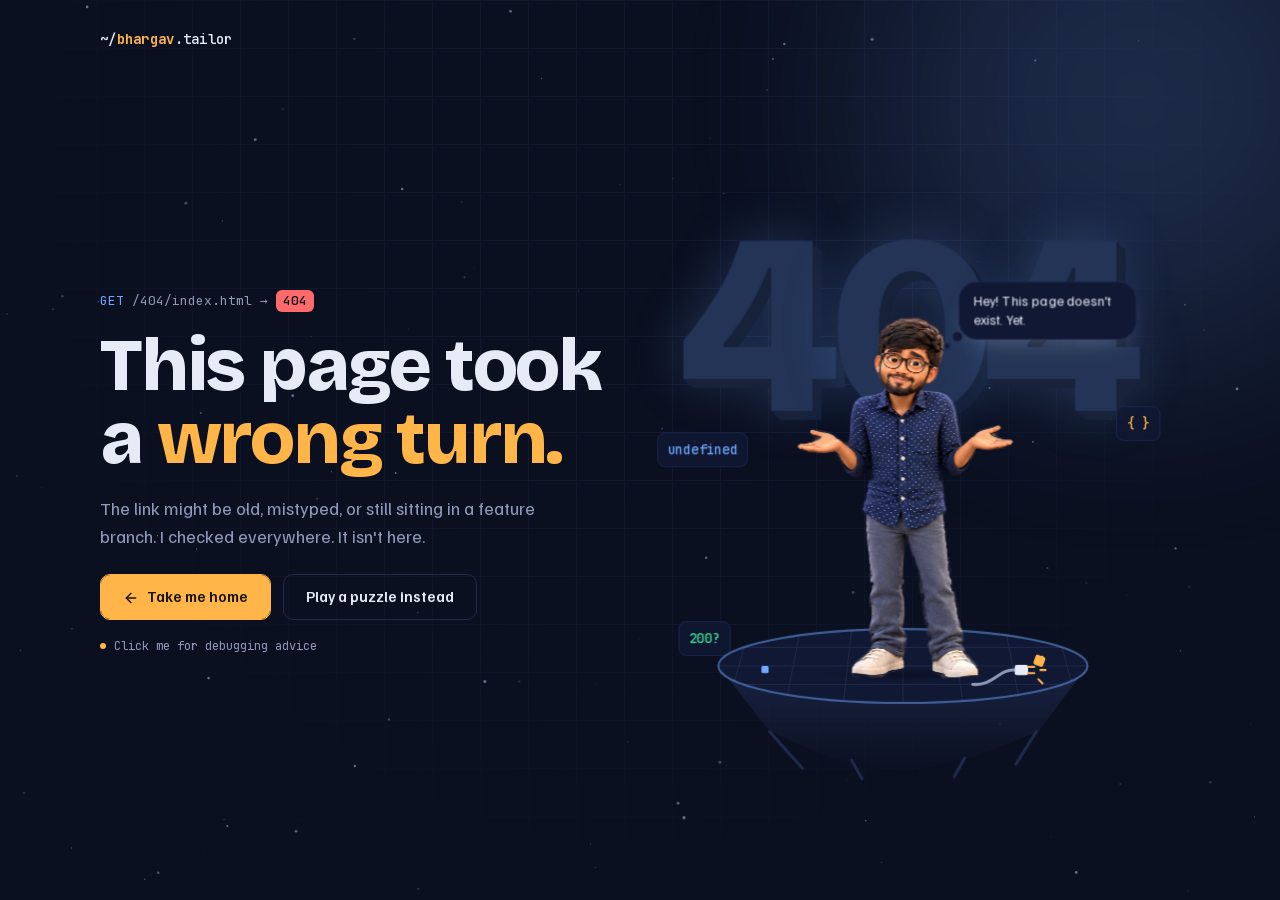
==== 404/index.html @ 1dae8f41 "Deploy ada91f5c12106ec8daa8a4b07d35b06a7217d0ea ibhargavtaillor/portfolio@ada91f5c12106ec8daa8a4b07d" ====
<!DOCTYPE html><html lang="en" class="_4pkBmW_variable _vODYq_variable UtJNba_variable dark"><head><meta charSet="utf-8"/><meta name="viewport" content="width=device-width, initial-scale=1, viewport-fit=cover"/><link rel="preload" as="image" href="/images/bhargav-shrug.webp" fetchPriority="high"/><link rel="stylesheet" href="/_next/static/chunks/1mhkop3_z-u8g.css" data-precedence="next"/><link rel="stylesheet" href="/_next/static/chunks/13ctzvyvsbet2.css" data-precedence="next"/><link rel="preload" as="script" fetchPriority="low" href="/_next/static/chunks/25xiitvori_gv.js"/><script src="/_next/static/chunks/3_f5va415vc2p.js" async=""></script><script src="/_next/static/chunks/1iv4vim_vqh4e.js" async=""></script><script src="/_next/static/chunks/2hz-cgvf2empn.js" async=""></script><script src="/_next/static/chunks/turbopack-3-ry682tkyiqk.js" async=""></script><script src="/_next/static/chunks/2m4wqg_x9e15i.js" async=""></script><script src="/_next/static/chunks/1cabfpy260x9g.js" async=""></script><script src="/_next/static/chunks/3qas-fx20x4s4.js" async=""></script><meta name="robots" content="noindex"/><meta name="theme-color" content="#0b1020" media="(prefers-color-scheme: dark)"/><meta name="theme-color" content="#f3f5fb" media="(prefers-color-scheme: light)"/><title>Page not found · Bhargav Tailor</title><meta name="description" content="Principal Engineer with 10+ years building scalable web platforms. Frontend architecture, product engineering and AI-driven development with LLMs and MCP."/><meta name="application-name" content="Bhargav Tailor"/><link rel="author" href="https://ibhargavtaillor.github.io"/><meta name="author" content="Bhargav Tailor"/><link rel="manifest" href="/manifest.webmanifest"/><meta name="keywords" content="Bhargav Tailor,Principal Engineer,AI Engineering,Product Engineering,Frontend Architecture,MCP,LLM Integration,React,Next.js,TypeScript,Portfolio"/><meta name="creator" content="Bhargav Tailor"/><meta name="robots" content="noindex, follow"/><link rel="canonical" href="https://ibhargavtaillor.github.io/"/><meta property="og:title" content="Bhargav Tailor — Principal Engineer, AI &amp; Frontend Architecture"/><meta property="og:description" content="Principal Engineer with 10+ years building scalable web platforms. Frontend architecture, product engineering and AI-driven development with LLMs and MCP."/><meta property="og:url" content="https://ibhargavtaillor.github.io/"/><meta property="og:site_name" content="Bhargav Tailor"/><meta property="og:locale" content="en_US"/><meta property="og:image" content="https://ibhargavtaillor.github.io/og-image.png"/><meta property="og:image:type" content="image/png"/><meta property="og:image:width" content="1200"/><meta property="og:image:height" content="630"/><meta property="og:image:alt" content="Bhargav Tailor, Principal Engineer"/><meta property="og:type" content="profile"/><meta property="profile:first_name" content="Bhargav"/><meta property="profile:last_name" content="Tailor"/><meta name="twitter:card" content="summary_large_image"/><meta name="twitter:title" content="Bhargav Tailor — Principal Engineer, AI &amp; Frontend Architecture"/><meta name="twitter:description" content="Principal Engineer with 10+ years building scalable web platforms. Frontend architecture, product engineering and AI-driven development with LLMs and MCP."/><meta name="twitter:image" content="https://ibhargavtaillor.github.io/og-image.png"/><meta name="twitter:image:alt" content="Bhargav Tailor, Principal Engineer"/><meta name="twitter:image:type" content="image/png"/><meta name="twitter:image:width" content="1200"/><meta name="twitter:image:height" content="630"/><link rel="icon" href="/favicon.ico?favicon.1-p7xjzp1m18c.ico" sizes="48x48" type="image/x-icon"/><link rel="apple-touch-icon" href="/apple-icon.png?apple-icon.0qvm8lzhjwhud.png" sizes="180x180" type="image/png"/><meta name="next-size-adjust" content=""/><script src="/_next/static/chunks/0cz1d0mv5g_q7.js" noModule=""></script></head><body><div hidden=""><!--$--><!--/$--></div><script>((a,b,c,d,e,f,g,h)=>{let i=document.documentElement,j=["light","dark"];function k(b){var c;(Array.isArray(a)?a:[a]).forEach(a=>{let c="class"===a,d=c&&f?e.map(a=>f[a]||a):e;c?(i.classList.remove(...d),i.classList.add(f&&f[b]?f[b]:b)):i.setAttribute(a,b)}),c=b,h&&j.includes(c)&&(i.style.colorScheme=c)}if(d)k(d);else try{let a=localStorage.getItem(b)||c,d=g&&"system"===a?window.matchMedia("(prefers-color-scheme: dark)").matches?"dark":"light":a;k(d)}catch(a){}})("class","pf-theme","dark",null,["light","dark"],null,false,true)</script><div class="relative flex min-h-dvh flex-col overflow-x-clip px-4"><div class="e2CX7a_grid" aria-hidden="true"></div><div class="e2CX7a_glow" aria-hidden="true"></div><canvas aria-hidden="true" class="pointer-events-none fixed inset-0 -z-1 size-full"></canvas><div class="mx-auto w-full max-w-[1080px] py-6"><a class="font-mono text-sm font-medium tracking-[0.02em] no-underline" href="/#top">~/<b class="text-primary">bhargav</b>.tailor</a></div><main class="mx-auto w-full max-w-[1080px] grid flex-1 grid-cols-1 items-center gap-2 pb-8 min-[860px]:grid-cols-[minmax(0,1fr)_minmax(0,1.1fr)] min-[860px]:gap-6"><div class="flex min-w-0 flex-col items-start gap-[18px]"><p class="m-0 flex min-h-[1.6em] flex-wrap items-center gap-2 font-mono text-[13px] text-muted-foreground"><span class="text-highlight">GET</span><span class="[overflow-wrap:anywhere]"></span><span aria-hidden="true">→</span><span class="rounded-sm bg-destructive px-[7px] py-px font-medium text-background">404</span></p><h1 class="m-0 font-heading font-extrabold tracking-[-0.03em] text-balance text-[clamp(40px,6vw,74px)] leading-[0.98]">This page took a <em class="text-primary not-italic">wrong turn.</em></h1><p class="m-0 max-w-[46ch] text-lg text-muted-foreground">The link might be old, mistyped, or still sitting in a feature branch. I checked everywhere. It isn&#x27;t here.</p><div class="mt-1.5 flex flex-wrap gap-3"><a data-slot="button" data-variant="brand" data-size="xl" class="group/button inline-flex shrink-0 items-center justify-center border bg-clip-padding whitespace-nowrap transition-all outline-none select-none focus-visible:border-ring focus-visible:ring-3 focus-visible:ring-ring/50 active:not-aria-[haspopup]:translate-y-px disabled:pointer-events-none disabled:opacity-50 aria-invalid:border-destructive aria-invalid:ring-3 aria-invalid:ring-destructive/20 dark:aria-invalid:border-destructive/50 dark:aria-invalid:ring-destructive/40 [&amp;_svg]:pointer-events-none [&amp;_svg]:shrink-0 [&amp;_svg:not([class*=&#x27;size-&#x27;])]:size-4 border-primary bg-primary text-primary-foreground hover:-translate-y-0.5 hover:border-primary h-auto gap-2 rounded-[10px] px-[22px] py-[14px] text-[15px] leading-none font-semibold" href="/"><svg xmlns="http://www.w3.org/2000/svg" width="24" height="24" viewBox="0 0 24 24" fill="none" stroke="currentColor" stroke-width="2" stroke-linecap="round" stroke-linejoin="round" class="lucide lucide-arrow-left translate-y-px" aria-hidden="true"><path d="m12 19-7-7 7-7"></path><path d="M19 12H5"></path></svg>Take me home</a><a data-slot="button" data-variant="line" data-size="xl" class="group/button inline-flex shrink-0 items-center justify-center border bg-clip-padding whitespace-nowrap transition-all outline-none select-none focus-visible:border-ring focus-visible:ring-3 focus-visible:ring-ring/50 active:not-aria-[haspopup]:translate-y-px disabled:pointer-events-none disabled:opacity-50 aria-invalid:border-destructive aria-invalid:ring-3 aria-invalid:ring-destructive/20 dark:aria-invalid:border-destructive/50 dark:aria-invalid:ring-destructive/40 [&amp;_svg]:pointer-events-none [&amp;_svg]:shrink-0 [&amp;_svg:not([class*=&#x27;size-&#x27;])]:size-4 border-border bg-transparent text-foreground hover:-translate-y-0.5 hover:border-primary h-auto gap-2 rounded-[10px] px-[22px] py-[14px] text-[15px] leading-none font-semibold" href="/#play">Play a puzzle instead</a></div><span class="flex items-center gap-2 font-mono text-xs text-muted-foreground"><span aria-hidden="true" class="inline-block shrink-0 rounded-full shadow-[0_0_0_0_color-mix(in_srgb,var(--success)_55%,transparent)] animate-ping-dot-fast size-1.5 bg-primary"></span>Click me for debugging advice</span></div><section class="bTXElq_stage" aria-label="Bhargav&#x27;s cartoon character on a floating island"><div class="bTXElq_scene"><div class="bTXElq_big404" aria-hidden="true"><span>4</span><span class="bTXElq_glitch"><span class="bTXElq_wobble">0</span></span><span>4</span></div><div class="bTXElq_chips" aria-hidden="true"><span class="bTXElq_chip bTXElq_chipA">undefined</span><span class="bTXElq_chip bTXElq_chipB">{ }</span><span class="bTXElq_chip bTXElq_chipC">200?</span></div><div class="bTXElq_ground"><svg class="bTXElq_island" viewBox="0 0 380 150" aria-hidden="true"><defs><linearGradient id="island-side" x1="0" y1="0" x2="0" y2="1"><stop offset="0" style="stop-color:var(--secondary)"></stop><stop offset="1" style="stop-color:var(--secondary);stop-opacity:0"></stop></linearGradient><clipPath id="island-top"><ellipse cx="190" cy="40" rx="180" ry="36"></ellipse></clipPath></defs><path d="M10 40 L60 104 L120 130 L190 146 L262 128 L322 104 L370 40Z" fill="url(#island-side)"></path><path class="bTXElq_roots" d="M60 104 L92 140 M140 132 L150 150 M250 130 L240 148 M320 104 L300 136"></path><ellipse class="bTXElq_top" cx="190" cy="40" rx="180" ry="36"></ellipse><g class="bTXElq_lines" clip-path="url(#island-top)"><path d="M10 22 H370 M10 40 H370 M10 58 H370"></path><path d="M40 4 L20 76 M90 4 L76 76 M140 4 L132 76 M190 4 V76 M240 4 L248 76 M290 4 L304 76 M340 4 L360 76"></path></g><ellipse class="bTXElq_rim" cx="190" cy="40" rx="180" ry="36"></ellipse><rect class="bTXElq_cubeA" x="318" y="30" width="10" height="10" rx="2" transform="rotate(20 323 35)"></rect><rect class="bTXElq_cubeB" x="52" y="40" width="7" height="7" rx="1.5"></rect><path class="bTXElq_cable" d="M258 58 C278 60 284 42 300 44"></path><rect class="bTXElq_plug" x="299" y="39" width="13" height="10" rx="2"></rect><path class="bTXElq_spark" d="M312 41 h6 M312 47 h6 M322 35 l4 -4 M324 44 h5 M322 53 l4 4"></path></svg><div class="bTXElq_hero"><div class="bTXElq_character"><div class="relative w-full" style="aspect-ratio:535 / 815"><img alt="Bhargav as a 3D cartoon character, shrugging" fetchPriority="high" loading="eager" width="447" height="719" decoding="async" data-nimg="1" class="absolute h-auto" style="color:transparent;left:8.224299065420562%;top:8.588957055214724%;width:83.55140186915888%" src="/images/bhargav-shrug.webp"/><canvas aria-hidden="true" class="absolute inset-0 size-full opacity-0 "></canvas></div></div><button type="button" class="bTXElq_poke" aria-label="Ask Bhargav&#x27;s character for debugging advice"></button></div><div class="k23DdG_thought bTXElq_thought" aria-live="polite"><p class="k23DdG_bubble">Hey! This page doesn&#x27;t exist. Yet.</p><i aria-hidden="true"></i><i aria-hidden="true"></i></div></div></div></section></main></div><!--$--><!--/$--><script type="application/ld+json">[{"@context":"https://schema.org","@type":"Person","name":"Bhargav Tailor","jobTitle":"Principal Engineer","url":"https://ibhargavtaillor.github.io","image":"https://ibhargavtaillor.github.io/images/bhargav-tailor.jpg","email":"mailto:bhargavtailor6@gmail.com","address":{"@type":"PostalAddress","addressRegion":"Gujarat","addressCountry":"IN"},"worksFor":{"@type":"Organization","name":"Docyt","url":"https://app.docyt.com/"},"alumniOf":{"@type":"CollegeOrUniversity","name":"Charotar University of Science and Technology"},"knowsLanguage":["English","Hindi","Gujarati"],"knowsAbout":["AI Engineering","LLM Integration","MCP","Frontend Architecture","React","Next.js","TypeScript","Node.js","GraphQL"],"sameAs":["https://www.linkedin.com/in/bhargav-tailor-3b46b689/","https://github.com/ibhargavtaillor","https://medium.com/@bhargavtailor","https://about.me/bhargav_tailor"]},{"@context":"https://schema.org","@type":"WebSite","name":"Bhargav Tailor","url":"https://ibhargavtaillor.github.io","description":"Principal Engineer with 10+ years building scalable web platforms. Frontend architecture, product engineering and AI-driven development with LLMs and MCP.","inLanguage":"en","author":{"@type":"Person","name":"Bhargav Tailor"}}]</script><script id="_R_">(globalThis["TURBOPACK"] || (globalThis["TURBOPACK"] = [])).push({"otherChunks":["static/chunks/25xiitvori_gv.js","static/chunks/3_f5va415vc2p.js","static/chunks/1iv4vim_vqh4e.js","static/chunks/2hz-cgvf2empn.js"],"runtimeModuleIds":[20377]});</script><script src="/_next/static/chunks/25xiitvori_gv.js" async=""></script><script>(self.__next_f=self.__next_f||[]).push([0])</script><script>self.__next_f.push([1,"1:\"$Sreact.fragment\"\n2:\"/_next/static/chunks/2m4wqg_x9e15i.js\"\n3:\"/_next/static/chunks/1cabfpy260x9g.js\"\n4:\"/_next/static/chunks/3qas-fx20x4s4.js\"\n5:I[38246,[\"$2\",\"$3\",\"$4\"],\"ThemeProvider\"]\n6:I[63689,[\"$2\",\"$3\"],\"default\"]\n7:I[1498,[\"$2\",\"$3\"],\"default\"]\n8:I[23887,[\"$2\",\"$3\",\"$4\"],\"Backdrop\"]\n9:I[24657,[\"$2\",\"$3\",\"$4\"],\"Starfield\"]\na:I[85348,[\"$2\",\"$3\",\"$4\"],\"\"]\nb:I[59114,[\"$2\",\"$3\",\"$4\"],\"RequestLine\"]\nc:I[27541,[\"$2\",\"$3\",\"$4\"],\"default\"]\n17:I[46505,[\"$2\",\"$3\"],\"default\",1]\n:HL[\"/_next/static/chunks/1mhkop3_z-u8g.css\",\"style\"]\n:HL[\"/_next/static/chunks/13ctzvyvsbet2.css\",\"style\"]\n13:X\n14:[[\"children\",{\"s\":\"__PAGE__\",\"h\":512,\"d\":{\"r\":\"$L15\",\"p\":false,\"v\":null}}]]\n11:[[\"children\",{\"s\":\"/_not-found\",\"h\":512,\"d\":{\"r\":\"$L12\",\"p\":false,\"v\":\"$13\"},\"c\":\"$Q14\"}]]\n0:{\"P\":null,\"c\":[\"\",\"_not-found\",\"\"],\"q\":\"\",\"i\":false,\"t\":{\"t\":{\"s\":\"\",\"h\":528,\"d\":{\"r\":[\"$\",\"$1\",\"c\",{\"children\":[[[\"$\",\"link\",\"0\",{\"rel\":\"stylesheet\",\"href\":\"/_next/static/chunks/1mhkop3_z-u8g.css\",\"precedence\":\"next\",\"crossOrigin\":\"$undefined\",\"nonce\":\"$undefined\"}],[\"$\",\"link\",\"1\",{\"rel\":\"stylesheet\",\"href\":\"/_next/static/chunks/13ctzvyvsbet2.css\",\"precedence\":\"next\",\"crossOrigin\":\"$undefined\",\"nonce\":\"$undefined\"}],[\"$\",\"script\",\"script-0\",{\"src\":\"/_next/static/chunks/2m4wqg_x9e15i.js\",\"async\":true,\"nonce\":\"$undefined\"}],[\"$\",\"script\",\"script-1\",{\"src\":\"/_next/static/chunks/1cabfpy260x9g.js\",\"async\":true,\"nonce\":\"$undefined\"}]],[\"$\",\"html\",null,{\"lang\":\"en\",\"className\":\"_4pkBmW_variable _vODYq_variable UtJNba_variable dark\",\"suppressHydrationWarning\":true,\"children\":[\"$\",\"body\",null,{\"children\":[[\"$\",\"$L5\",null,{\"attribute\":\"class\",\"defaultTheme\":\"dark\",\"enableSystem\":false,\"storageKey\":\"pf-theme\",\"disableTransitionOnChange\":true,\"children\":[[\"$\",\"$L6\",null,{\"parallelRouterKey\":\"children\",\"error\":\"$undefined\",\"errorStyles\":\"$undefined\",\"errorScripts\":\"$undefined\",\"template\":[\"$\",\"$L7\",null,{}],\"templateStyles\":\"$undefined\",\"templateScripts\":\"$undefined\",\"notFound\":[[\"$\",\"div\",null,{\"className\":\"relative flex min-h-dvh flex-col overflow-x-clip px-4\",\"children\":[[\"$\",\"$L8\",null,{}],[\"$\",\"$L9\",null,{}],[\"$\",\"div\",null,{\"className\":\"mx-auto w-full max-w-[1080px] py-6\",\"children\":[\"$\",\"$La\",null,{\"href\":\"/#top\",\"className\":\"font-mono text-sm font-medium tracking-[0.02em] no-underline\",\"children\":[\"~/\",[\"$\",\"b\",null,{\"className\":\"text-primary\",\"children\":\"bhargav\"}],\".tailor\"]}]}],[\"$\",\"main\",null,{\"className\":\"mx-auto w-full max-w-[1080px] grid flex-1 grid-cols-1 items-center gap-2 pb-8 min-[860px]:grid-cols-[minmax(0,1fr)_minmax(0,1.1fr)] min-[860px]:gap-6\",\"children\":[[\"$\",\"div\",null,{\"className\":\"flex min-w-0 flex-col items-start gap-[18px]\",\"children\":[[\"$\",\"$Lb\",null,{}],[\"$\",\"h1\",null,{\"className\":\"m-0 font-heading font-extrabold tracking-[-0.03em] text-balance text-[clamp(40px,6vw,74px)] leading-[0.98]\",\"children\":[\"This page took a \",[\"$\",\"em\",null,{\"className\":\"text-primary not-italic\",\"children\":\"wrong turn.\"}]]}],[\"$\",\"p\",null,{\"className\":\"m-0 max-w-[46ch] text-lg text-muted-foreground\",\"children\":\"The link might be old, mistyped, or still sitting in a feature branch. I checked everywhere. It isn't here.\"}],[\"$\",\"div\",null,{\"className\":\"mt-1.5 flex flex-wrap gap-3\",\"children\":[[\"$\",\"$La\",null,{\"href\":\"/\",\"children\":[[\"$\",\"$Lc\",null,{\"ref\":\"$undefined\",\"icon\":{\"name\":\"arrow-left\",\"size\":24,\"node\":[[\"path\",{\"d\":\"m12 19-7-7 7-7\",\"key\":\"1l729n\"}],[\"path\",{\"d\":\"M19 12H5\",\"key\":\"x3x0zl\"}]]},\"className\":\"translate-y-px\",\"aria-hidden\":\"true\"}],\"Take me home\"],\"data-slot\":\"button\",\"data-variant\":\"brand\",\"data-size\":\"xl\",\"className\":\"group/button inline-flex shrink-0 items-center justify-center border bg-clip-padding whitespace-nowrap transition-all outline-none select-none focus-visible:border-ring focus-visible:ring-3 focus-visible:ring-ring/50 active:not-aria-[haspopup]:translate-y-px disabled:pointer-events-none disabled:opacity-50 aria-invalid:border-destructive aria-invalid:ring-3 aria-invalid:ring-destructive/20 dark:aria-invalid:border-destructive/50 dark:aria-invalid:ring-destructive/40 [\u0026_svg]:pointer-events-none [\u0026_svg]:shrink-0 [\u0026_svg:not([class*='size-'])]:size-4 border-primary bg-primary text-primary-foreground hover:-translate-y-0.5 hover:border-primary h-auto gap-2 rounded-[10px] px-[22px] py-[14px] text-[15px] leading-none font-semibold\",\"ref\":null}],[\"$\",\"$La\",null,{\"href\":\"/#play\",\"children\":\"Play a puzzle instead\",\"data-slot\":\"button\",\"data-variant\":\"line\",\"data-size\":\"xl\",\"className\":\"group/button inline-flex shrink-0 items-center justify-center border bg-clip-padding whitespace-nowrap transition-all outline-none select-none focus-visible:border-ring focus-visible:ring-3 focus-visible:ring-ring/50 active:not-aria-[haspopup]:translate-y-px disabled:pointer-events-none disabled:opacity-50 aria-invalid:border-destructive aria-invalid:ring-3 aria-invalid:ring-destructive/20 dark:aria-invalid:border-destructive/50 dark:aria-invalid:ring-destructive/40 [\u0026_svg]:pointer-events-none [\u0026_svg]:shrink-0 [\u0026_svg:not([class*='size-'])]:size-4 border-border bg-transparent text-foreground hover:-translate-y-0.5 hover:border-primary h-auto gap-2 rounded-[10px] px-[22px] py-[14px] text-[15px] leading-none font-semibold\",\"ref\":null}]]}],\"$Ld\"]}],\"$Le\"]}]]}],[]],\"forbidden\":\"$undefined\",\"unauthorized\":\"$undefined\"}],\"$Lf\"]}],\"$L10\"]}]}]]}],\"p\":false,\"v\":null},\"c\":\"$Q11\"},\"h\":{\"r\":\"$L16\",\"p\":false,\"v\":null}},\"m\":\"$undefined\",\"G\":[\"$17\",[\"$L18\",\"$L19\"]],\"S\":true,\"r\":\"$undefined\",\"s\":\"$undefined\",\"a\":\"$undefined\",\"l\":\"$undefined\",\"p\":\"$undefined\",\"d\":\"$undefined\",\"b\":\"2KDLlGztXkeKGkQGr3V3v\"}\n1a:I[24595,[\"$2\",\"$3\",\"$4\"],\"NotFoundStage\"]\n1b:I[4791,[\"$2\",\"$3\",\"$4\"],\"ClickEffects\"]\n1d:I[31655,[\"$2\",\"$3\"],\"OutletBoundary\"]\n1e:\"$Sreact.suspense\"\n20:\"ViewportBoundary\"\n21:I[31655,[\"$2\",\"$3\"],\"$20\"]\n23:\"MetadataBoundary\"\n24:I[31655,[\"$2\",\"$3\"],\"$23\"]\nd:[\"$\",\"span\",null,{\"className\":\"flex items-center gap-2 font-mono text-xs text-muted-foreground\",\"children\":[[\"$\",\"span\",null,{\"aria-hidden\":\"true\",\"className\":\"inline-block shrink-0 rounded-full shadow-[0_0_0_0_color-mix(in_srgb,var(--success)_55%,transparent)] animate-ping-dot-fast size-1.5 bg-primary\"}],\"Click me for debugging advice\"]}]\ne:[\"$\",\"$L1a\",null,{}]\nf:[\"$\",\"$L1b\",null,{}]\n1c:T4d4,[{\"@context\":\"https://schema.org\",\"@type\":\"Person\",\"name\":\"Bhargav Tailor\",\"jobTitle\":\"Principal Engineer\",\"url\":\"https://ibhargavtaillor.github.io\",\"image\":\"https://ibhargavtaillor.github.io/images/bhargav-tailor.jpg\",\"email\":\"mailto:bhargavtailor6@gmail.com\",\"address\":{\"@type\":\"PostalAddress\",\"addressRegion\":\"Gujarat\",\"addressCountry\":\"IN\"},\"worksFor\":{\"@type\":\"Organization\",\"name\":\"Docyt\",\"url\":\"https://app.docyt.com/\"},\"alumniOf\":{\"@type\":\"CollegeOrUniversity\",\"name\":\"Charotar University of Science and Technology\"},\"knowsLanguage\":[\"English\",\"Hindi\",\"Gujarati\"],\"knowsAbout\":[\"AI Engineering\",\"LLM Integration\",\"MCP\",\"Frontend Architecture\",\"React\",\"Next.js\",\"TypeScript\",\"Node.js\",\"GraphQL\"],\"sameAs\":[\"https://www.linkedin.com/in/bhargav-tailor-3b46b689/\",\"https://github.com/ibhargavtaillor\",\"https://medium.com/@bhargavtailor\",\"https://about.me/bhargav_tailor\"]},{\"@context\":\"https://schema.org\",\"@type\":\"WebSite\",\"name\":\"Bhargav Tailor\",\"url\":\"https://ibhargavtaillor.github.io\",\"description\":\"Principal Engineer with 10+ years building scalable web platforms. Frontend architecture, product engineering and AI-driven development with LLMs and MCP.\",\"inLanguage\":\"en\",\"author\":{\"@type\":\"Person\",\"name\":\"Bhargav Tailor\"}}]10:[\"$\",\"script\",null,{\"type\":\"application/ld+json\",\"dangerouslySetInnerHTML\":{\"__html\":\"$1c\"}}]\n12:[\"$\",\"$1\",\"c\",{\"children\":[null,[\"$\",\"$L6\",null,{\"parallelRouterKey\":\"children\",\"error\":\"$undefined\",\"errorStyles\":\"$undefined\",\"errorScripts\":\"$undefined\",\"template\":[\"$\",\"$L7\",null,{}],\"templateStyles\":\"$undefined\",\"templateScripts\":\"$undefined\",\"notFound\":\"$undefined\",\"forbidden\":\"$undefined\",\"unauthorized\":\"$undefined\"}]]}]\n15:[\"$\",\"$1\",\"c\",{\"children\":[[\"$\",\"div\",null,{\"className\":\"relative flex min-h-dvh flex-col overflow-x-clip px-4\",\"children\":[[\"$\",\"$L8\",null,{}],[\"$\",\"$L9\",null,{}],[\"$\",\"div\",null,{\"className\":\"mx-auto w-full max-w-[1080px] py-6\",\"children\":[\"$\",\"$La\",null,{\"href\":\"/#top\",\"className\":\"font-mono text-sm font-medium tracking-[0.02em] no-underline\",\"children\":[\"~/\",[\"$\",\"b\",null,{\"className\":\"text-primary\",\"children\":\"bhargav\"}],\".tailor\"]}]}],[\"$\",\"main\",null,{\"className\":\"mx-auto w-full max-w-[1080px] grid flex-1 grid-cols-1 items-center gap-2 pb-8 min-[860px]:grid-cols-[minmax(0,1fr)_minmax(0,1.1fr)] min-[860px]:gap-6\",\"children\":[[\"$\",\"div\",null,{\"className\":\"flex min-w-0 flex-col items-start gap-[18px]\",\"children\":[[\"$\",\"$Lb\",null,{}],[\"$\",\"h1\",null,{\"className\":\"m-0 font-heading font-extrabold tracking-[-0.03em] text-balance text-[clamp(40px,6vw,74px)] leading-[0.98]\",\"children\":[\"This page took a \",[\"$\",\"em\",null,{\"className\":\"text-primary not-italic\",\"children\":\"wrong turn.\"}]]}],[\"$\",\"p\",null,{\"className\":\"m-0 max-w-[46ch] text-lg text-muted-foreground\",\"children\":\"The link might be old, mistyped, or still sitting in a feature branch. I checked everywhere. It isn't here.\"}],[\"$\",\"div\",null,{\"className\":\"mt-1.5 flex flex-wrap gap-3\",\"children\":[[\"$\",\"$La\",null,{\"href\":\"/\",\"children\":[[\"$\",\"$Lc\",null,{\"ref\":\"$undefined\",\"icon\":\"$0:t:t:d:r:props:children:1:props:children:props:children:0:props:children:0:props:notFound:0:props:children:3:props:children:0:props:children:3:props:children:0:props:children:0:props:icon\",\"className\":\"translate-y-px\",\"aria-hidden\":\"true\"}],\"Take me home\"],\"data-slot\":\"button\",\"data-variant\":\"brand\",\"data-size\":\"xl\",\"className\":\"group/button inline-flex shrink-0 items-center justify-center border bg-clip-padding whitespace-nowrap transition-all outline-none select-none focus-visible:border-ring focus-visible:ring-3 focus-visible:ring-ring/50 active:not-aria-[haspopup]:translate-y-px disabled:pointer-events-none disabled:opacity-50 aria-invalid:border-destructive aria-invalid:ring-3 aria-invalid:ring-destructive/20 dark:aria-invalid:border-destructive/50 dark:aria-invalid:ring-destructive/40 [\u0026_svg]:pointer-events-none [\u0026_svg]:shrink-0 [\u0026_svg:not([class*='size-'])]:size-4 border-primary bg-primary text-primary-foreground hover:-translate-y-0.5 hover:border-primary h-auto gap-2 rounded-[10px] px-[22px] py-[14px] text-[15px] leading-none font-semibold\",\"ref\":null}],[\"$\",\"$La\",null,{\"href\":\"/#play\",\"children\":\"Play a puzzle instead\",\"data-slot\":\"button\",\"data-variant\":\"line\",\"data-size\":\"xl\",\"className\":\"group/button inline-flex shrink-0 items-center justify-center border bg-clip-padding whitespace-nowrap transition-all outline-none select-none focus-visible:border-ring focus-visible:ring-3 focus-visible:ring-ring/50 active:not-aria-[haspopup]:translate-y-px disabled:pointer-events-none disabled:opacity-50 aria-invalid:border-destructive aria-invalid:ring-3 aria-invalid:ring-destructive/20 dark:aria-invalid:border-destructive/50 dark:aria-invalid:ring-destructive/40 [\u0026_svg]:pointer-events-none [\u0026_svg]:shrink-0 [\u0026_svg:not([class*='size-'])]:size-4 border-border bg-transparent text-foreground hover:-translate-y-0.5 hover:border-primary h-auto gap-2 rounded-[10px] px-[22px] py-[14px] text-[15px] leading-none font-semibold\",\"ref\":null}]]}],[\"$\",\"span\",null,{\"className\":\"flex items-center gap-2 font-mono text-xs text-muted-foreground\",\"children\":[[\"$\",\"span\",null,{\"aria-hidden\":\"true\",\"className\":\"inline-block shrink-0 rounded-full shadow-[0_0_0_0_color-mix(in_srgb,var(--success)_55%,transparent)] animate-ping-dot-fast size-1.5 bg-primary\"}],\"Click me for debugging advice\"]}]]}],[\"$\",\"$L1a\",null,{}]]}]]}],[[\"$\",\"script\",\"script-0\",{\"src\":\"/_next/static/chunks/3qas-fx20x4s4.js\",\"async\":true,\"nonce\":\"$undefined\"}]],[\"$\",\"$L1d\",null,{\"children\":[\"$\",\"$1e\",null,{\"name\":\"Next.MetadataOutlet\",\"children\":\"$@1f\"}]}]]}]\n16:[\"$\",\"$1\",\"h\",{\"children\":[[\"$\",\"meta\",null,{\"name\":\"robots\",\"content\":\"noindex\"}],[\"$\",\"$L21\",null,{\"children\":\"$L22\"}],[\"$\",\"$L24\",null,{\"children\":[[\"$\",\"div\",null,{\"hidden\":true,\"children\":[\"$\",\"$1e\",null,{\"name\":\"Next.Metadata\",\"children\":\"$L25\"}]}],null]}],[\"$\",\"meta\",null,{\"name\":\"next-size-adjust\",\"content\":\"\"}]]}]\n18:[\"$\",\"link\",\"0\",{\"rel\":\"stylesheet\",\"href\":\"/_next/static/chunks/1mhkop3_z-u8g.css\",\"precedence\":\"next\",\"crossOrigin\":\"$undefined\",\"nonce\":\"$undefined\"}]\n19:[\"$\",\"link\",\"1\",{\"rel\":\"stylesheet\",\"href\":\"/_next/static/chunks/13ctzvyvsbet2.css\",\"precedence\":\"next\",\"crossOrigin\":\"$undefined\",\"nonce\":\"$undefined\"}]\n13:C\n22:[[\"$\",\"meta\",\"0\",{\"charSet\":\"utf-8\"}],[\"$\",\"meta\",\"1\",{\"name\":\"viewport\",\"content\":\"width=device-width, initial-scale=1, viewport-fit=cover\"}],[\"$\",\"meta\",\"2\",{\"name\":\"theme-color\",\"content\":\"#0b1020\",\"media\":\"(prefers-color-scheme: dark)\"}],[\"$\",\"meta\",\"3\",{\"name\":\"theme-color\",\"content\":\"#f3f5fb\",\"media\":\"(prefers-color-scheme: light)\"}]]\n26:I[13426,[\"$2\",\"$3\"],\"IconMark\"]\n1f:null\n25:[[\"$\",\"title\",\"0\",{\"children\":\"Page not found · Bhargav Tailor\"}],[\"$\",\"meta\",\"1\",{\"name\":\"description\",\"content\":\"Principal Engineer with 10+ years building scalable web platforms. Frontend architecture, product engineering and AI-driven development with LLMs and MCP.\"}],[\"$\",\"meta\",\"2\",{\"name\":\"application-name\",\"content\":\"Bhargav Tailor\"}],[\"$\",\"link\",\"3\",{\"rel\":\"author\",\"href\":\"https://ibhargavtaillor.github.io\"}],[\"$\",\"meta\",\"4\",{\"name\":\"author\",\"content\":\"Bhargav Tailor\"}],[\"$\",\"link\",\"5\",{\"rel\":\"manifest\",\"href\":\"/manifest.webmanifest\",\"crossOrigin\":\"$undefined\"}],[\"$\",\"meta\",\"6\",{\"name\":\"keywords\",\"content\":\"Bhargav Tailor,Principal Engineer,AI Engineering,Product Engineering,Frontend Architecture,MCP,LLM Integration,React,Next.js,TypeScript,Portfolio\"}],[\"$\",\"meta\",\"7\",{\"name\":\"creator\",\"content\":\"Bhargav Tailor\"}],[\"$\",\"meta\",\"8\",{\"name\":\"robots\",\"content\":\"noindex, follow\"}],[\"$\",\"link\",\"9\",{\"rel\":\"canonical\",\"href\":\"https://ibhargavtaillor.github.io/\"}],[\"$\",\"meta\",\"10\",{\"property\":\"og:title\",\"content\":\"Bhargav Tailor — Principal Engineer, AI \u0026 Frontend Architecture\"}],[\"$\",\"meta\",\"11\",{\"property\":\"og:description\",\"content\":\"Principal Engineer with 10+ years building scalable web platforms. Frontend architecture, product engineering and AI-driven development with LLMs and MCP.\"}],[\"$\",\"meta\",\"12\",{\"property\":\"og:url\",\"content\":\"https://ibhargavtaillor.github.io/\"}],[\"$\",\"meta\",\"13\",{\"property\":\"og:site_name\",\"content\":\"Bhargav Tailor\"}],[\"$\",\"meta\",\"14\",{\"property\":\"og:locale\",\"content\":\"en_US\"}],[\"$\",\"meta\",\"15\",{\"property\":\"og:image\",\"content\":\"https://ibhargavtaillor.github.io/og-image.png\"}],[\"$\",\"meta\",\"16\",{\"property\":\"og:image:type\",\"content\":\"image/png\"}],[\"$\",\"meta\",\"17\",{\"property\":\"og:image:width\",\"content\":\"1200\"}],[\"$\",\"meta\",\"18\",{\"property\":\"og:image:height\",\"content\":\"630\"}],[\"$\",\"meta\",\"19\",{\"property\":\"og:image:alt\",\"content\":\"Bhargav Tailor, Principal Engineer\"}],[\"$\",\"meta\",\"20\",{\"property\":\"og:type\",\"content\":\"profile\"}],[\"$\",\"meta\",\"21\",{\"property\":\"profile:first_name\",\"content\":\"Bhargav\"}],[\"$\",\"meta\",\"22\",{\"property\":\"profile:last_name\",\"content\":\"Tailor\"}],[\"$\",\"meta\",\"23\",{\"name\":\"twitter:card\",\"content\":\"summary_large_image\"}],[\"$\",\"meta\",\"24\",{\"name\":\"twitter:title\",\"content\":\"Bhargav Tailor — Principal Engineer, AI \u0026 Frontend Architecture\"}],[\"$\",\"meta\",\"25\",{\"name\":\"twitter:description\",\"content\":\"Principal Engineer with 10+ years building scalable web platforms. Frontend architecture, product engineering and AI-driven development with LLMs and MCP.\"}],[\"$\",\"meta\",\"26\",{\"name\":\"twitter:image\",\"content\":\"https://ibhargavtaillor.github.io/og-image.png\"}],[\"$\",\"meta\",\"27\",{\"name\":\"twitter:image:alt\",\"content\":\"Bhargav Tailor, Principal Engineer\"}],[\"$\",\"meta\",\"28\",{\"name\":\"twitter:image:type\",\"content\":\"image/png\"}],[\"$\",\"meta\",\"29\",{\"name\":\"twitter:image:width\",\"content\":\"1200\"}],[\"$\",\"meta\",\"30\",{\"name\":\"twitter:image:height\",\"content\":\"630\"}],[\"$\",\"link\",\"31\",{\"rel\":\"icon\",\"href\":\"/favicon.ico?favicon.1-p7xjzp1m18c.ico\",\"sizes\":\"48x48\",\"type\":\"image/x-icon\"}],[\"$\",\"link\",\"32\",{\"rel\":\"apple-touch-icon\",\"href\":\"/apple-icon.png?apple-icon.0qvm8lzhjwhud.png\",\"sizes\":\"180x180\",\"type\":\"image/png\"}],[\"$\",\"$L26\",\"33\",{}]]\n"])</script></body></html>
---- _next/static/chunks/1mhkop3_z-u8g.css ----
@font-face{font-family:Bricolage Grotesque;font-style:normal;font-weight:200 800;font-stretch:100%;font-display:swap;src:url(../media/f4b234103afdc32a-s.197tvtifbphtu.woff2)format("woff2");unicode-range:U+102-103,U+110-111,U+128-129,U+168-169,U+1A0-1A1,U+1AF-1B0,U+300-301,U+303-304,U+308-309,U+323,U+329,U+1EA0-1EF9,U+20AB}@font-face{font-family:Bricolage Grotesque;font-style:normal;font-weight:200 800;font-stretch:100%;font-display:swap;src:url(../media/0b60d5f95c5f3f76-s.2e115y8-hourl.woff2)format("woff2");unicode-range:U+100-2BA,U+2BD-2C5,U+2C7-2CC,U+2CE-2D7,U+2DD-2FF,U+304,U+308,U+329,U+1D00-1DBF,U+1E00-1E9F,U+1EF2-1EFF,U+2020,U+20A0-20AB,U+20AD-20C4,U+2113,U+2C60-2C7F,U+A720-A7FF}@font-face{font-family:Bricolage Grotesque;font-style:normal;font-weight:200 800;font-stretch:100%;font-display:swap;src:url(../media/8056169c9d560660-s.p.41rroleoq1br7.woff2)format("woff2");unicode-range:U+??,U+131,U+152-153,U+2BB-2BC,U+2C6,U+2DA,U+2DC,U+304,U+308,U+329,U+2000-206F,U+20AC,U+2122,U+2191,U+2193,U+2212,U+2215,U+FEFF,U+FFFD}@font-face{font-family:Bricolage Grotesque Fallback;src:local(Arial);ascent-override:88.21%;descent-override:25.61%;line-gap-override:0.0%;size-adjust:105.43%}._4pkBmW_className{font-family:Bricolage Grotesque,Bricolage Grotesque Fallback;font-style:normal}._4pkBmW_variable{--font-bricolage:"Bricolage Grotesque", "Bricolage Grotesque Fallback"}
@font-face{font-family:Familjen Grotesk;font-style:normal;font-weight:400 700;font-display:swap;src:url(../media/af0ae722d79471e5-s.0l4a4erwkg-j6.woff2)format("woff2");unicode-range:U+102-103,U+110-111,U+128-129,U+168-169,U+1A0-1A1,U+1AF-1B0,U+300-301,U+303-304,U+308-309,U+323,U+329,U+1EA0-1EF9,U+20AB}@font-face{font-family:Familjen Grotesk;font-style:normal;font-weight:400 700;font-display:swap;src:url(../media/5700db7364f2c755-s.0oxsisjwf5w8a.woff2)format("woff2");unicode-range:U+100-2BA,U+2BD-2C5,U+2C7-2CC,U+2CE-2D7,U+2DD-2FF,U+304,U+308,U+329,U+1D00-1DBF,U+1E00-1E9F,U+1EF2-1EFF,U+2020,U+20A0-20AB,U+20AD-20C4,U+2113,U+2C60-2C7F,U+A720-A7FF}@font-face{font-family:Familjen Grotesk;font-style:normal;font-weight:400 700;font-display:swap;src:url(../media/ef8193cdea9582ea-s.p.3ii__yurxaf4q.woff2)format("woff2");unicode-range:U+??,U+131,U+152-153,U+2BB-2BC,U+2C6,U+2DA,U+2DC,U+304,U+308,U+329,U+2000-206F,U+20AC,U+2122,U+2191,U+2193,U+2212,U+2215,U+FEFF,U+FFFD}@font-face{font-family:Familjen Grotesk Fallback;src:local(Arial);ascent-override:108.37%;descent-override:23.79%;line-gap-override:0.0%;size-adjust:94.59%}._vODYq_className{font-family:Familjen Grotesk,Familjen Grotesk Fallback;font-style:normal}._vODYq_variable{--font-familjen:"Familjen Grotesk", "Familjen Grotesk Fallback"}
@font-face{font-family:JetBrains Mono;font-style:normal;font-weight:100 800;font-display:swap;src:url(../media/258bd0ab5fdd762a-s.2f7nqdagzwx2-.woff2)format("woff2");unicode-range:U+460-52F,U+1C80-1C8A,U+20B4,U+2DE0-2DFF,U+A640-A69F,U+FE2E-FE2F}@font-face{font-family:JetBrains Mono;font-style:normal;font-weight:100 800;font-display:swap;src:url(../media/99a2019bdfa8519b-s.176arc174-8zp.woff2)format("woff2");unicode-range:U+301,U+400-45F,U+490-491,U+4B0-4B1,U+2116}@font-face{font-family:JetBrains Mono;font-style:normal;font-weight:100 800;font-display:swap;src:url(../media/44e0cb21b0d052b7-s.0bp8oijd_gu96.woff2)format("woff2");unicode-range:U+370-377,U+37A-37F,U+384-38A,U+38C,U+38E-3A1,U+3A3-3FF}@font-face{font-family:JetBrains Mono;font-style:normal;font-weight:100 800;font-display:swap;src:url(../media/f9cd5a77d065db98-s.1fby2rem9ngyr.woff2)format("woff2");unicode-range:U+102-103,U+110-111,U+128-129,U+168-169,U+1A0-1A1,U+1AF-1B0,U+300-301,U+303-304,U+308-309,U+323,U+329,U+1EA0-1EF9,U+20AB}@font-face{font-family:JetBrains Mono;font-style:normal;font-weight:100 800;font-display:swap;src:url(../media/954d21e04331b2ae-s.0vfdmo25voy_0.woff2)format("woff2");unicode-range:U+100-2BA,U+2BD-2C5,U+2C7-2CC,U+2CE-2D7,U+2DD-2FF,U+304,U+308,U+329,U+1D00-1DBF,U+1E00-1E9F,U+1EF2-1EFF,U+2020,U+20A0-20AB,U+20AD-20C4,U+2113,U+2C60-2C7F,U+A720-A7FF}@font-face{font-family:JetBrains Mono;font-style:normal;font-weight:100 800;font-display:swap;src:url(../media/53897e768d329f66-s.p.3t6q91iet4nsy.woff2)format("woff2");unicode-range:U+??,U+131,U+152-153,U+2BB-2BC,U+2C6,U+2DA,U+2DC,U+304,U+308,U+329,U+2000-206F,U+20AC,U+2122,U+2191,U+2193,U+2212,U+2215,U+FEFF,U+FFFD}@font-face{font-family:JetBrains Mono Fallback;src:local(Arial);ascent-override:75.79%;descent-override:22.29%;line-gap-override:0.0%;size-adjust:134.59%}.UtJNba_className{font-family:JetBrains Mono,JetBrains Mono Fallback;font-style:normal}.UtJNba_variable{--font-jetbrains:"JetBrains Mono", "JetBrains Mono Fallback"}
.l_-4vq_duck{cursor:pointer;transform-origin:50% 90%;background:0 0;border:0;flex-shrink:0;width:64px;height:58px;padding:0;animation:2.4s ease-in-out infinite l_-4vq_bob}.l_-4vq_duck svg{width:100%;height:100%;overflow:visible}.l_-4vq_happy{animation:.7s cubic-bezier(.3,1.6,.5,1) l_-4vq_hop}.l_-4vq_sad{animation:.5s l_-4vq_dshake}.l_-4vq_sweat{opacity:0}.l_-4vq_sad .l_-4vq_sweat{animation:.8s ease-in forwards l_-4vq_drip}.l_-4vq_eye{transform-box:fill-box;transform-origin:50%;animation:4s infinite l_-4vq_blink}@keyframes l_-4vq_bob{50%{transform:translateY(-3px)rotate(-3deg)}}@keyframes l_-4vq_hop{30%{transform:translateY(-18px)rotate(-10deg)scale(1.06)}60%{transform:translateY(0)scaleY(.85)}}@keyframes l_-4vq_dshake{20%,60%{transform:rotate(-12deg)}40%,80%{transform:rotate(10deg)}}@keyframes l_-4vq_drip{0%{opacity:1}to{opacity:0;transform:translateY(12px)}}@keyframes l_-4vq_blink{0%,94%,to{transform:scaleY(1)}97%{transform:scaleY(.1)}}
.k23DdG_thought{z-index:3;pointer-events:none;min-width:124px;animation:5s ease-in-out infinite k23DdG_float;position:absolute}.k23DdG_bubble{border:1px solid var(--border);background:var(--card);box-shadow:0 10px 28px -14px color-mix(in srgb, var(--foreground) 40%, transparent);color:var(--foreground);transform-origin:0 100%;border-radius:18px;margin:0;padding:10px 14px;font-size:13px;line-height:1.35;animation:.45s cubic-bezier(.2,.9,.2,1.2) k23DdG_thoughtIn}.k23DdG_bubble cite{color:var(--muted-foreground);font-family:var(--font-jetbrains), monospace;margin-top:4px;font-size:10px;font-style:normal;display:block}.k23DdG_thought i{border:1px solid var(--border);background:var(--card);border-radius:50%;width:10px;height:10px;position:absolute;top:calc(100% - 8px);left:-6px}.k23DdG_thought i:last-child{width:6px;height:6px;top:calc(100% + 3px);left:-14px}@media (max-width:820px){.k23DdG_bubble{padding:8px 11px;font-size:12px}}@media (prefers-reduced-motion:reduce){.k23DdG_thought,.k23DdG_bubble{animation:none}}@keyframes k23DdG_float{50%{transform:translateY(-10px)}}@keyframes k23DdG_thoughtIn{0%{opacity:0;transform:scale(.7)}}
.e2CX7a_grid{z-index:-1;pointer-events:none;background-image:linear-gradient(var(--border) 1px, transparent 1px), linear-gradient(90deg, var(--border) 1px, transparent 1px);opacity:.35;background-size:48px 48px;position:fixed;inset:0;-webkit-mask-image:radial-gradient(at 50% 20%,#000 30%,#0000 75%);mask-image:radial-gradient(at 50% 20%,#000 30%,#0000 75%)}.e2CX7a_glow{z-index:-1;will-change:transform;pointer-events:none;background:var(--glow);filter:blur(110px);opacity:.18;border-radius:50%;width:520px;height:520px;position:fixed;top:-160px;right:-120px}
.lKojna_portrait{aspect-ratio:1;justify-self:center;width:min(340px,100%);max-width:100%;margin-block:21% 18%;position:relative}@media (max-width:820px){.lKojna_portrait{order:-1;width:min(260px,80%);margin-block:38% 34%}}.lKojna_ring{border:1px dashed var(--border);opacity:.6;border-radius:50%;animation:40s linear infinite lKojna_spin;position:absolute;inset:-6%}.lKojna_ring2{border-style:solid;border-color:color-mix(in srgb, var(--highlight) 25%, transparent);animation-duration:26s;animation-direction:reverse;inset:6%}.lKojna_ring i{background:var(--primary);border-radius:50%;width:10px;height:10px;position:absolute;top:-5px;left:50%}.lKojna_ring2 i{background:var(--highlight)}.lKojna_disc{pointer-events:none;background:radial-gradient(ellipse 40% 40% at 44% 44%, color-mix(in srgb, var(--highlight) 24%, transparent), transparent), radial-gradient(ellipse 40% 40% at 56% 56%, color-mix(in srgb, var(--primary) 20%, transparent), transparent);animation:1s cubic-bezier(.2,.9,.2,1.2) .2s backwards lKojna_pop;position:absolute;inset:-12%}.lKojna_character{z-index:2;pointer-events:none;width:62%;position:absolute;top:50%;left:50%;transform:translate(-50%,-50%)}.lKojna_photo{z-index:3;cursor:pointer;background:0 0;border:0;border-radius:24px;padding:0;position:absolute;inset:-25% 18%}.lKojna_squish{animation:.55s cubic-bezier(.2,.9,.2,1.4) lKojna_squish}.lKojna_shock{border:2px solid var(--primary);pointer-events:none;border-radius:50%;animation:.9s ease-out forwards lKojna_shock;position:absolute;inset:16%}.lKojna_shock2{border-color:var(--highlight);animation-delay:.12s}.lKojna_spark{z-index:3;font-family:var(--font-jetbrains), monospace;white-space:nowrap;pointer-events:none;font-size:15px;font-weight:500;position:absolute;top:50%;left:50%}.lKojna_thought{width:46%;bottom:109%;left:62%}@media (max-width:820px){.lKojna_thought{bottom:117%;left:64%}}.lKojna_hint{z-index:3;color:var(--muted-foreground);font-family:var(--font-jetbrains), monospace;letter-spacing:.06em;white-space:nowrap;align-items:center;gap:6px;font-size:12px;display:flex;position:absolute;bottom:-36%;left:50%;transform:translate(-50%)}@keyframes lKojna_spin{to{transform:rotate(360deg)}}@keyframes lKojna_pop{0%{opacity:0;transform:scale(.6)}}@keyframes lKojna_squish{30%{transform:translate(-50%,-50%)scale(.95)}65%{transform:translate(-50%,-50%)scale(1.03)}}@keyframes lKojna_shock{0%{opacity:1;transform:scale(1)}to{opacity:0;transform:scale(2)}}
.bTXElq_stage{perspective:1200px;touch-action:pan-y;min-width:0;height:min(680px,82vh);min-height:560px;position:relative}.bTXElq_scene{transform:rotateX(var(--rx,0deg)) rotateY(var(--ry,0deg));transform-style:preserve-3d;transition:transform .6s cubic-bezier(.2,.8,.2,1);position:absolute;inset:0}.bTXElq_live{transition:transform .12s linear}.bTXElq_big404{--face:color-mix(in srgb, var(--highlight) 24%, var(--background));--side:color-mix(in srgb, var(--highlight) 12%, var(--background));color:var(--face);font-family:var(--font-bricolage), sans-serif;letter-spacing:-.06em;text-shadow:2px 2px 0 var(--side), 4px 4px 0 var(--side), 6px 6px 0 var(--side), 8px 8px 0 var(--side), 10px 10px 0 var(--side), 0 0 60px color-mix(in srgb, var(--highlight) 25%, transparent);-webkit-user-select:none;user-select:none;white-space:nowrap;font-size:clamp(150px,22vw,290px);font-weight:800;line-height:1;position:absolute;top:6%;left:50%;transform:translate(-50%)translateZ(-120px)}.bTXElq_glitch,.bTXElq_wobble{display:inline-block}.bTXElq_glitch{animation:5.2s step-end infinite bTXElq_glitch}.bTXElq_wobble{transform-origin:50% 60%;animation:5s ease-in-out infinite bTXElq_wobble}.bTXElq_chips{transform-style:preserve-3d;position:absolute;inset:0;transform:translateZ(-40px)}.bTXElq_chip{border:1px solid var(--border);background:color-mix(in srgb, var(--card) 85%, transparent);color:var(--highlight);font-family:var(--font-jetbrains), monospace;white-space:nowrap;border-radius:8px;padding:6px 10px;font-size:14px;font-weight:500;animation:7s ease-in-out infinite bTXElq_drift;position:absolute}.bTXElq_chipA{--rot:-8deg;animation-duration:8s;top:44%;left:4%}.bTXElq_chipB{color:var(--primary);--tx:-10px;animation-duration:6.5s;animation-delay:-2s;top:40%;right:2%}.bTXElq_chipC{color:var(--success);animation-duration:7.5s;animation-delay:-1s;bottom:22%;left:8%}.bTXElq_ground{aspect-ratio:380/150;width:min(380px,78%);transform-style:preserve-3d;margin-inline:auto;animation:6s ease-in-out infinite bTXElq_float;position:absolute;bottom:6%;left:0;right:0;transform:translateZ(30px)}.bTXElq_island{position:absolute;inset:0;overflow:visible}.bTXElq_top{fill:var(--card)}.bTXElq_lines{fill:none;stroke:var(--border);stroke-width:1px}.bTXElq_rim{fill:none;stroke:color-mix(in srgb, var(--highlight) 50%, transparent);stroke-width:2px}.bTXElq_roots{fill:none;stroke:var(--border);stroke-linecap:round;stroke-width:3px}.bTXElq_cubeA{fill:var(--primary)}.bTXElq_cubeB{fill:var(--highlight)}.bTXElq_cable{fill:none;stroke:var(--muted-foreground);stroke-linecap:round;stroke-width:3px}.bTXElq_plug{fill:var(--foreground)}.bTXElq_spark{fill:none;stroke:var(--primary);stroke-linecap:round;stroke-width:2px}.bTXElq_hero{width:66%;position:absolute;bottom:59%;left:17%;transform:translateZ(30px)}.bTXElq_character{transform-origin:50% 100%}.bTXElq_squish{animation:.55s cubic-bezier(.2,.9,.2,1.4) bTXElq_squish}.bTXElq_poke{cursor:pointer;background:0 0;border:0;border-radius:24px;padding:0;position:absolute;inset:4% 12% 2%}.bTXElq_poke:focus-visible{outline:2px solid var(--ring);outline-offset:3px}.bTXElq_thought{width:46%;bottom:285%;left:64%}@media (max-width:859px){.bTXElq_stage{order:-1;height:540px;min-height:0}}@media (prefers-reduced-motion:reduce){.bTXElq_glitch,.bTXElq_wobble,.bTXElq_chip,.bTXElq_ground{animation:none}.bTXElq_scene{transition:none}}@keyframes bTXElq_wobble{40%{transform:rotate(-6deg)translateY(-6px)}60%{transform:rotate(5deg)}}@keyframes bTXElq_glitch{0%,90%,to{filter:none;transform:none}92%{filter:hue-rotate(90deg);transform:translate(4px,-2px)}94%{filter:none;transform:translate(-5px,3px)}96%{filter:hue-rotate(90deg);transform:translate(4px,-2px)}98%{filter:none;transform:translate(-5px,3px)}}@keyframes bTXElq_drift{50%{transform:translate(var(--tx,8px), var(--ty,-14px)) rotate(var(--rot,6deg))}}@keyframes bTXElq_float{50%{transform:translateZ(30px)translateY(-12px)}}@keyframes bTXElq_squish{30%{transform:scale(.95)}65%{transform:scale(1.03)}}
@property --ang{syntax:"<angle>";inherits:false;initial-value:0deg}._auEQG_stage{perspective:1100px;touch-action:none;width:min(320px,70vw);animation:4s ease-in-out infinite _auEQG_cfloat}._auEQG_card{aspect-ratio:5/7;max-width:100%;transform-style:preserve-3d;position:relative}._auEQG_deal{animation:1.1s cubic-bezier(.2,.8,.2,1) both _auEQG_deal}._auEQG_tilt{transform:rotateX(var(--rx,0deg)) rotateY(var(--ry,0deg));transform-style:preserve-3d;transition:transform .5s cubic-bezier(.2,.8,.2,1);position:absolute;inset:0}._auEQG_live ._auEQG_tilt{transition:transform 80ms linear}._auEQG_face{backface-visibility:hidden;border-radius:18px;position:absolute;inset:0;overflow:hidden}._auEQG_front{background:linear-gradient(140deg, var(--rc), var(--rc2), var(--rc));box-shadow:0 30px 70px -22px var(--rc2);padding:3px}._auEQG_mythic ._auEQG_front{background:conic-gradient(from var(--ang), #ff6fae, #ffd166, #3ddc97, #6ea8ff, #c38bff, #ff6fae);animation:4s linear infinite _auEQG_spinang}._auEQG_frame{background:radial-gradient(120% 70% at 50% 0%, color-mix(in srgb, var(--rc) 24%, #0d1328), #0a0f22 72%);color:#eef1fb;border-radius:15px;flex-direction:column;gap:7px;height:100%;padding:14px;display:flex;position:relative}._auEQG_top{color:#98a2c3;font-family:var(--font-jetbrains), monospace;justify-content:space-between;align-items:center;font-size:11px;display:flex}._auEQG_rarity{background:var(--rc);color:#0a0f22;letter-spacing:.12em;border-radius:999px;padding:3px 9px;font-weight:500;position:relative;overflow:hidden}._auEQG_rarity:after{content:"";background:linear-gradient(100deg,#0000 30%,#ffffffbf 50%,#0000 70%);animation:2.4s infinite _auEQG_shimmer;position:absolute;inset:0;transform:translate(-100%)}._auEQG_art{background:radial-gradient(circle, color-mix(in srgb, var(--rc) 32%, transparent), transparent 66%);border:1px solid #ffffff14;border-radius:12px;flex:1;place-items:center;min-height:0;display:grid;position:relative;overflow:hidden}._auEQG_ring{aspect-ratio:1;border:1px dashed color-mix(in srgb, var(--rc) 65%, transparent);border-radius:50%;width:72%;animation:18s linear infinite _auEQG_spin;position:absolute}._auEQG_ring2{border-style:solid;border-color:color-mix(in srgb, var(--rc2) 70%, transparent);width:50%;animation-duration:11s;animation-direction:reverse}._auEQG_glyph{background:linear-gradient(160deg, #fff 20%, var(--rc));color:#0000;filter:drop-shadow(0 6px 18px var(--rc2));font:800 clamp(52px, 14vw, 78px) / 1 var(--font-bricolage), sans-serif;white-space:nowrap;-webkit-background-clip:text;background-clip:text;animation:3s ease-in-out infinite _auEQG_glyphpulse;position:relative}._auEQG_twinkle{top:var(--y);left:var(--x);clip-path:polygon(50% 0,62% 38%,100% 50%,62% 62%,50% 100%,38% 62%,0 50%,38% 38%);width:8px;height:8px;animation:_auEQG_twinkle var(--d) ease-in-out infinite;background:#fff;position:absolute}._auEQG_name{font:800 25px / 1.05 var(--font-bricolage), sans-serif;letter-spacing:-.02em}._auEQG_type{color:var(--rc);font-family:var(--font-jetbrains), monospace;margin-top:-3px;font-size:11px}._auEQG_stats{grid-template-columns:repeat(3,1fr);gap:6px;display:grid}._auEQG_stats div{background:#ffffff0d;border:1px solid #ffffff17;border-radius:8px;min-width:0;padding:5px 8px}._auEQG_stats small{color:#98a2c3;font-family:var(--font-jetbrains), monospace;letter-spacing:.1em;font-size:9px;display:block}._auEQG_stats b{font:800 15px / 1.3 var(--font-bricolage), sans-serif;font-variant-numeric:tabular-nums;text-overflow:ellipsis;white-space:nowrap;display:block;overflow:hidden}._auEQG_flavor{color:#c3cae0;margin:0;font-size:12px;font-style:italic;line-height:1.35}._auEQG_foot{color:#6f7a99;font-family:var(--font-jetbrains), monospace;justify-content:space-between;font-size:10px;display:flex}._auEQG_foil{pointer-events:none;background:repeating-linear-gradient(115deg,#ff6fae 0%,#ffd166 6%,#3ddc97 12%,#6ea8ff 18%,#c38bff 24%,#ff6fae 30%);background-position:var(--mx,50%) var(--my,50%);mix-blend-mode:color-dodge;opacity:.28;background-size:300% 300%;border-radius:18px;animation:7s linear infinite _auEQG_foil;position:absolute;inset:0}._auEQG_live ._auEQG_foil{opacity:.5;animation:none}._auEQG_glare{pointer-events:none;background:radial-gradient(circle at var(--mx,30%) var(--my,20%), #fff6, transparent 45%);mix-blend-mode:overlay;border-radius:18px;position:absolute;inset:0}._auEQG_saveImg{opacity:0;border-radius:18px;width:100%;max-width:none;height:100%;position:absolute;inset:0}._auEQG_back{border:3px solid var(--rc);background:repeating-linear-gradient(45deg,#121a38 0 10px,#0d1328 10px 20px);place-items:center;display:grid;transform:rotateY(180deg)}._auEQG_backInner{color:#eef1fb;font-family:var(--font-jetbrains), monospace;text-align:center;flex-direction:column;gap:6px;display:flex}._auEQG_backInner small{color:#98a2c3;letter-spacing:.2em;text-transform:uppercase;font-size:11px}._auEQG_pull{font-family:var(--font-jetbrains), monospace;letter-spacing:.14em;text-transform:uppercase;font-size:12px;animation:.5s .5s both _auEQG_slam}@keyframes _auEQG_cfloat{50%{transform:translateY(-8px)}}@keyframes _auEQG_deal{0%{opacity:0;transform:translateY(80px)rotateY(180deg)rotate(-8deg)scale(.5)}20%{opacity:1}to{transform:none}}@keyframes _auEQG_spinang{to{--ang:360deg}}@keyframes _auEQG_shimmer{60%,to{transform:translate(100%)}}@keyframes _auEQG_spin{to{transform:rotate(360deg)}}@keyframes _auEQG_glyphpulse{50%{transform:scale(1.07)}}@keyframes _auEQG_twinkle{0%,to{opacity:0;transform:scale(0)}50%{opacity:1;transform:scale(1.6)}}@keyframes _auEQG_foil{to{background-position:300% 300%}}@keyframes _auEQG_slam{0%{opacity:0;transform:translate(-40px)skew(-12deg)}}
.mKHyLG_game{border:1px solid var(--border);background:var(--card);border-radius:16px;overflow:hidden}.mKHyLG_shake{animation:.35s mKHyLG_gshake}.mKHyLG_tabs{border-bottom:1px solid var(--border);grid-template-columns:repeat(3,1fr);display:grid}.mKHyLG_tab{border:0;border-right:1px solid var(--border);min-width:0;color:var(--muted-foreground);font:500 15px/1.3 var(--font-familjen), sans-serif;text-align:left;cursor:pointer;background:0 0;flex-direction:column;gap:4px;padding:16px 18px;display:flex;position:relative}.mKHyLG_tab:last-child{border-right:0}.mKHyLG_tab:hover{color:var(--foreground)}.mKHyLG_tabOn{color:var(--foreground);background:color-mix(in srgb, var(--primary) 7%, transparent)}.mKHyLG_tabOn:after{content:"";background:var(--primary);height:2px;position:absolute;bottom:-1px;left:0;right:0}.mKHyLG_tabNum{color:var(--highlight);font-family:var(--font-jetbrains), monospace;letter-spacing:.08em;font-size:11px}.mKHyLG_tabStat{color:var(--muted-foreground);font-family:var(--font-jetbrains), monospace;font-size:11px}.mKHyLG_tabDone .mKHyLG_tabStat{color:var(--success)}@media (max-width:640px){.mKHyLG_tab{padding:12px;font-size:13px}}.mKHyLG_bar{border-bottom:1px dashed var(--border);color:var(--muted-foreground);font-family:var(--font-jetbrains), monospace;flex-wrap:wrap;justify-content:space-between;gap:18px;padding:10px 18px;font-size:12px;display:flex}.mKHyLG_timer{color:var(--primary);font-variant-numeric:tabular-nums}.mKHyLG_steps{align-items:center;gap:5px;min-height:8px;display:inline-flex}.mKHyLG_steps i{background:var(--border);border-radius:3px;width:22px;height:6px;transition:background .3s,transform .3s}.mKHyLG_steps i.mKHyLG_stepOn{background:var(--success);transform:scaleY(1.4)}.mKHyLG_score{color:var(--foreground);font-variant-numeric:tabular-nums;font-weight:500;display:inline-block}.mKHyLG_bump{animation:.45s mKHyLG_bump}.mKHyLG_streak{color:var(--primary);font-weight:500}.mKHyLG_pop{animation:.5s mKHyLG_bump}.mKHyLG_duckRow{flex-wrap:wrap;align-items:center;gap:14px;padding:16px 18px 0;display:flex}.mKHyLG_bubble{border:1px solid var(--border);background:var(--background);min-width:200px;color:var(--foreground);border-radius:12px;flex:1;padding:10px 14px;font-size:15px;position:relative}.mKHyLG_bubble:before{content:"";border-bottom:1px solid var(--border);border-left:1px solid var(--border);background:var(--background);width:12px;height:12px;position:absolute;top:50%;left:-7px;transform:translateY(-50%)rotate(45deg)}.mKHyLG_bubbleIn{animation:.4s cubic-bezier(.2,.9,.2,1.3) mKHyLG_bubin}.mKHyLG_bubble b{color:var(--primary);font-weight:600}.mKHyLG_hintBtn{border:1px dashed var(--primary);color:var(--primary);font:500 13px var(--font-jetbrains), monospace;cursor:pointer;background:0 0;border-radius:999px;padding:9px 14px;transition:background .2s,transform .2s,opacity .2s}.mKHyLG_hintBtn:hover:not(:disabled){background:color-mix(in srgb, var(--primary) 12%, transparent);transform:translateY(-1px)}.mKHyLG_hintBtn:not(:disabled){animation:2.4s ease-in-out infinite mKHyLG_hintglow}.mKHyLG_hintBtn:disabled{opacity:.35;cursor:default}@media (max-width:560px){.mKHyLG_bubble{min-width:0}.mKHyLG_hintBtn{margin-left:78px}}.mKHyLG_body{min-height:340px;padding:clamp(18px,3vw,28px)}.mKHyLG_prompt{margin:0 0 4px;font-size:19px;font-weight:600}.mKHyLG_sub{color:var(--muted-foreground);margin:0 0 18px;font-size:15px}.mKHyLG_code{border:1px solid var(--border);background:var(--background);font-family:var(--font-jetbrains), monospace;border-radius:10px;margin:0 0 18px;padding:16px;font-size:14px;line-height:1.7;overflow-x:auto}.mKHyLG_opts{grid-template-columns:repeat(2,1fr);gap:10px;display:grid}@media (max-width:520px){.mKHyLG_opts{grid-template-columns:1fr}}.mKHyLG_opt{border:1px solid var(--border);color:var(--foreground);font-family:var(--font-jetbrains), monospace;text-align:left;cursor:pointer;background:0 0;border-radius:10px;padding:14px 16px;font-size:14px;transition:border-color .2s,transform .15s,background .2s}.mKHyLG_opt:hover:not(:disabled){border-color:var(--highlight);transform:translateY(-2px)}.mKHyLG_opt:disabled{opacity:.5;cursor:default}.mKHyLG_feedback{min-height:1.6em;color:var(--muted-foreground);margin-top:14px;font-size:15px}.mKHyLG_feedback b{color:var(--foreground)}.mKHyLG_errText{color:var(--destructive);font-family:var(--font-jetbrains), monospace;font-size:14px;font-weight:500}.mKHyLG_lines{border:1px solid var(--border);background:var(--background);border-radius:10px;flex-direction:column;padding:8px 0;display:flex;overflow-x:auto}.mKHyLG_line{width:100%;min-width:max-content;color:var(--foreground);font-family:var(--font-jetbrains), monospace;text-align:left;white-space:pre;cursor:pointer;background:0 0;border:0;border-left:3px solid #0000;align-items:center;gap:14px;padding:6px 14px;font-size:14px;display:flex}.mKHyLG_line:hover:not(:disabled){background:color-mix(in srgb, var(--highlight) 10%, transparent)}.mKHyLG_line:disabled{cursor:default}.mKHyLG_lineNo{width:2ch;color:var(--muted-foreground);font-family:var(--font-jetbrains), monospace;text-align:right;-webkit-user-select:none;user-select:none;flex-shrink:0;font-size:13px}.mKHyLG_pl{cursor:pointer;border-left:3px solid #0000;align-items:center;gap:12px;min-width:max-content;padding:4px 10px 4px 14px;transition:background .2s,transform .2s;display:flex}.mKHyLG_pl code{font-family:var(--font-jetbrains), monospace;white-space:pre;flex:1;font-size:14px}.mKHyLG_pl:hover{background:color-mix(in srgb, var(--highlight) 8%, transparent)}.mKHyLG_plSel{border-left-color:var(--primary);background:color-mix(in srgb, var(--primary) 16%, transparent);transform:translate(6px)}.mKHyLG_plOk{border-left-color:var(--success)}.mKHyLG_plFlash{animation:.6s mKHyLG_flash}.mKHyLG_move{border:1px solid var(--border);background:var(--card);width:30px;height:30px;color:var(--muted-foreground);cursor:pointer;border-radius:6px;flex-shrink:0;font-size:14px}.mKHyLG_move:hover:not(:disabled){border-color:var(--highlight);color:var(--foreground)}.mKHyLG_move:disabled{opacity:.3;cursor:default}.mKHyLG_runRow{flex-wrap:wrap;align-items:center;gap:14px;margin-top:16px;display:flex}.mKHyLG_runRow .mKHyLG_feedback{margin:0}.mKHyLG_outWrap{margin-top:16px}.mKHyLG_outLabel{color:var(--muted-foreground);font-family:var(--font-jetbrains), monospace;letter-spacing:.08em;text-transform:uppercase;margin-bottom:8px;font-size:11px}.mKHyLG_outRow{flex-wrap:wrap;gap:6px;display:flex}.mKHyLG_outCell{border:1px solid var(--border);font-family:var(--font-jetbrains), monospace;border-radius:6px;padding:5px 8px;font-size:12px;animation:.3s backwards mKHyLG_ocin}.mKHyLG_outCellBad{border-color:var(--destructive);color:var(--destructive)}.mKHyLG_opt,.mKHyLG_line{animation:.4s backwards mKHyLG_optin}.mKHyLG_right{animation:.5s mKHyLG_yay;border-color:var(--success)!important;background:color-mix(in srgb, var(--success) 14%, transparent)!important;opacity:1!important}.mKHyLG_wrong{animation:.4s mKHyLG_shakeX;border-color:var(--destructive)!important;background:color-mix(in srgb, var(--destructive) 12%, transparent)!important}.mKHyLG_intro{flex-direction:column;justify-content:center;align-items:flex-start;gap:8px;min-height:290px;display:flex}.mKHyLG_introLevel{color:var(--highlight);font-family:var(--font-jetbrains), monospace;letter-spacing:.2em;font-size:13px;animation:.5s cubic-bezier(.2,.9,.2,1.3) both mKHyLG_slam}.mKHyLG_introName{font:800 clamp(40px, 7vw, 76px) / 1 var(--font-bricolage), sans-serif;letter-spacing:-.03em;animation:.55s cubic-bezier(.2,.9,.2,1.3) 80ms both mKHyLG_slam}.mKHyLG_introGo{color:var(--muted-foreground);font-family:var(--font-jetbrains), monospace;animation:.5s .3s both mKHyLG_slam}.mKHyLG_won{padding-block:24px}.mKHyLG_wonBig{background:linear-gradient(90deg, var(--highlight), var(--primary));color:#0000;font:800 clamp(38px, 6vw, 68px) / 1 var(--font-bricolage), sans-serif;letter-spacing:-.03em;-webkit-background-clip:text;background-clip:text;margin-bottom:12px;animation:.6s cubic-bezier(.2,.9,.2,1.3) mKHyLG_pop}.mKHyLG_wonStats{flex-wrap:wrap;gap:10px;margin:6px 0 4px;display:flex}.mKHyLG_wonStats div{border:1px solid var(--border);border-radius:10px;min-width:110px;padding:10px 14px;animation:.4s backwards mKHyLG_optin}.mKHyLG_wonStats small{color:var(--muted-foreground);font-family:var(--font-jetbrains), monospace;letter-spacing:.06em;text-transform:uppercase;font-size:11px;display:block}.mKHyLG_wonStats b{font:800 24px var(--font-bricolage), sans-serif;font-variant-numeric:tabular-nums}.mKHyLG_wonStats b.mKHyLG_accent{color:var(--primary)}@keyframes mKHyLG_gshake{25%{transform:translate(-5px)}50%{transform:translate(4px)}75%{transform:translate(-2px)}}@keyframes mKHyLG_shakeX{20%,60%{transform:translate(-6px)}40%,80%{transform:translate(6px)}}@keyframes mKHyLG_bump{40%{color:var(--primary);transform:scale(1.4)}}@keyframes mKHyLG_bubin{0%{opacity:.2;transform:scale(.92)translate(-8px)}}@keyframes mKHyLG_hintglow{50%{box-shadow:0 0 0 4px color-mix(in srgb, var(--primary) 18%, transparent)}}@keyframes mKHyLG_optin{0%{opacity:0;transform:translateY(12px)}}@keyframes mKHyLG_yay{40%{transform:scale(1.04)}}@keyframes mKHyLG_flash{0%{background:color-mix(in srgb, var(--highlight) 30%, transparent)}}@keyframes mKHyLG_ocin{0%{opacity:0;transform:translateY(6px)}}@keyframes mKHyLG_slam{0%{opacity:0;transform:translate(-40px)skew(-12deg)}}@keyframes mKHyLG_pop{0%{opacity:0;transform:scale(.6)}}
.y4JJTG_side{z-index:50;width:var(--side);padding:calc(26px + env(safe-area-inset-top,0px)) 16px calc(20px + env(safe-area-inset-bottom,0px)) calc(16px + env(safe-area-inset-left,0px));border-right:1px solid var(--border);background:color-mix(in srgb, var(--card) 84%, transparent);-webkit-backdrop-filter:blur(14px);backdrop-filter:blur(14px);flex-direction:column;gap:22px;animation:.7s cubic-bezier(.2,.8,.2,1) backwards y4JJTG_sideIn;display:flex;position:fixed;top:0;bottom:0;left:0;overflow:hidden auto}.y4JJTG_logo{font-family:var(--font-jetbrains), monospace;letter-spacing:.02em;white-space:nowrap;padding-left:12px;font-size:15px;font-weight:500;text-decoration:none}.y4JJTG_logo b{color:var(--primary)}.y4JJTG_short{display:none}.y4JJTG_me{border:1px solid var(--border);background:var(--background);border-radius:12px;align-items:center;gap:12px;padding:10px 12px;display:flex}.y4JJTG_avatar{background:linear-gradient(140deg, var(--highlight), var(--primary));border-radius:50%;flex-shrink:0;width:40px;height:40px;position:relative;overflow:hidden}.y4JJTG_meText{min-width:0}.y4JJTG_meText b{white-space:nowrap;font-size:14px;line-height:1.3;display:block}.y4JJTG_meText small{color:var(--muted-foreground);font-family:var(--font-jetbrains), monospace;white-space:nowrap;align-items:center;gap:6px;font-size:11px;display:flex}.y4JJTG_navLabel{color:var(--muted-foreground);font-family:var(--font-jetbrains), monospace;letter-spacing:.12em;text-transform:uppercase;margin-bottom:-14px;padding-left:12px;font-size:11px}.y4JJTG_links{flex-direction:column;gap:2px;display:flex;position:relative}.y4JJTG_link{z-index:1;color:var(--muted-foreground);animation:.55s cubic-bezier(.2,.8,.2,1) backwards y4JJTG_linkIn;animation-delay:calc(.25s + var(--i) * 60ms);border-radius:10px;align-items:center;gap:12px;padding:10px 12px;font-size:15px;text-decoration:none;transition:color .2s;display:flex;position:relative}.y4JJTG_link svg{flex-shrink:0;width:18px;height:18px;transition:transform .35s cubic-bezier(.3,1.6,.5,1),color .2s}.y4JJTG_link:hover{color:var(--foreground)}.y4JJTG_link:hover svg{transform:scale(1.15)rotate(-8deg)}.y4JJTG_linkOn{color:var(--foreground)}.y4JJTG_linkOn svg{color:var(--primary)}.y4JJTG_text{white-space:nowrap}.y4JJTG_badge{background:var(--primary);color:var(--primary-foreground);font-family:var(--font-jetbrains), monospace;letter-spacing:.08em;border-radius:4px;margin-left:auto;padding:2px 6px;font-size:10px;font-style:normal;animation:2.4s ease-in-out infinite y4JJTG_newPulse}.y4JJTG_indicator{height:var(--h,40px);border:1px solid color-mix(in srgb, var(--primary) 32%, transparent);background:color-mix(in srgb, var(--primary) 11%, transparent);opacity:0;pointer-events:none;transform:translateY(var(--y,0px));border-radius:10px;transition:transform .5s cubic-bezier(.3,1.35,.5,1),height .3s,opacity .3s;position:absolute;top:0;left:0;right:0}.y4JJTG_indicatorShow{opacity:1}.y4JJTG_indicator:before{content:"";background:var(--primary);width:3px;box-shadow:0 0 12px var(--primary);border-radius:0 3px 3px 0;position:absolute;top:22%;bottom:22%;left:-17px}.y4JJTG_foot{flex-direction:column;gap:12px;margin-top:auto;display:flex}.y4JJTG_progressRow{color:var(--muted-foreground);font-family:var(--font-jetbrains), monospace;letter-spacing:.08em;text-transform:uppercase;justify-content:space-between;font-size:11px;display:flex}.y4JJTG_progressRow b{color:var(--foreground);font-variant-numeric:tabular-nums;font-weight:500}.y4JJTG_bar{background:var(--border);border-radius:4px;height:4px;overflow:hidden}.y4JJTG_bar i{background:linear-gradient(90deg, var(--highlight), var(--primary));transform-origin:0;height:100%;display:block;transform:scaleX(0)}.y4JJTG_row{align-items:center;gap:8px;display:flex}.y4JJTG_icon{border:1px solid var(--border);width:38px;height:38px;color:var(--foreground);border-radius:999px;flex-shrink:0;place-items:center;transition:border-color .2s,transform .2s;display:grid}.y4JJTG_icon:hover{border-color:var(--primary);transform:translateY(-2px)}.y4JJTG_icon svg{width:18px;height:18px}.y4JJTG_theme{transition:border-color .2s,transform .4s}.y4JJTG_theme:hover{border-color:var(--primary);transform:rotate(45deg)}.y4JJTG_mbar,.y4JJTG_scrim{display:none}.y4JJTG_burger{border:1px solid var(--border);width:42px;height:42px;color:var(--foreground);cursor:pointer;background:0 0;border-radius:10px;place-items:center;padding:0;display:grid}.y4JJTG_burger span{background:currentColor;border-radius:2px;grid-area:1/1;width:18px;height:2px;transition:transform .3s,opacity .3s;display:block}.y4JJTG_burger span:first-child{transform:translateY(-6px)}.y4JJTG_burger span:nth-child(3){transform:translateY(6px)}.y4JJTG_burger[aria-expanded=true] span:first-child{transform:rotate(45deg)}.y4JJTG_burger[aria-expanded=true] span:nth-child(2){opacity:0}.y4JJTG_burger[aria-expanded=true] span:nth-child(3){transform:rotate(-45deg)}@media (min-width:760px) and (max-width:1099px){.y4JJTG_side{padding-right:14px;padding-left:calc(14px + env(safe-area-inset-left,0px));align-items:stretch;overflow:visible}.y4JJTG_logo{text-align:center;padding-left:0}.y4JJTG_full,.y4JJTG_meText,.y4JJTG_navLabel,.y4JJTG_text,.y4JJTG_badge,.y4JJTG_progressRow{display:none}.y4JJTG_short{display:inline}.y4JJTG_me{background:0 0;border:0;justify-content:center;padding:0}.y4JJTG_link{justify-content:center;padding:12px 0}.y4JJTG_indicator:before{left:-15px}.y4JJTG_link:after{content:attr(data-label);border:1px solid var(--border);background:var(--card);color:var(--foreground);font-family:var(--font-jetbrains), monospace;white-space:nowrap;opacity:0;pointer-events:none;border-radius:6px;padding:5px 9px;font-size:12px;transition:opacity .2s,transform .2s;position:absolute;top:50%;left:calc(100% + 16px);transform:translate(-6px,-50%)}.y4JJTG_link:hover:after,.y4JJTG_link:focus-visible:after{opacity:1;transform:translateY(-50%)}.y4JJTG_row{flex-direction:column}}@media (max-width:759px){.y4JJTG_mbar{top:env(safe-area-inset-top,0px);z-index:45;border-bottom:1px solid var(--border);background:color-mix(in srgb, var(--background) 80%, transparent);-webkit-backdrop-filter:blur(12px);backdrop-filter:blur(12px);justify-content:space-between;align-items:center;gap:12px;height:58px;margin-left:-16px;margin-right:-16px;padding-left:16px;padding-right:16px;display:flex;position:sticky}.y4JJTG_mbar .y4JJTG_logo{padding-left:0}.y4JJTG_side{background:var(--card);width:min(290px,84vw);transition:transform .45s cubic-bezier(.2,.8,.2,1);animation:none;transform:translate(-105%);box-shadow:24px 0 60px -20px #0009}.y4JJTG_open{transform:none}.y4JJTG_open .y4JJTG_link{animation:.5s cubic-bezier(.2,.8,.2,1) backwards y4JJTG_linkIn;animation-delay:calc(.1s + var(--i) * 50ms)}.y4JJTG_side:not(.y4JJTG_open) .y4JJTG_link{animation:none}.y4JJTG_scrim{z-index:49;opacity:0;pointer-events:none;background:#04060e8c;transition:opacity .3s;display:block;position:fixed;inset:0}.y4JJTG_scrimOn{opacity:1;pointer-events:auto}}@keyframes y4JJTG_sideIn{0%{transform:translate(-100%)}}@keyframes y4JJTG_linkIn{0%{opacity:0;transform:translate(-24px)}}@keyframes y4JJTG_newPulse{50%{box-shadow:0 0 0 4px color-mix(in srgb, var(--primary) 25%, transparent)}}
---- _next/static/chunks/13ctzvyvsbet2.css ----
@layer properties{@supports (((-webkit-hyphens:none)) and (not (margin-trim:inline))) or ((-moz-orient:inline) and (not (color:rgb(from red r g b)))){:root,:host{--shimmer-angle:20deg}*,:before,:after,::backdrop{--tw-translate-x:0;--tw-translate-y:0;--tw-translate-z:0;--tw-scale-x:1;--tw-scale-y:1;--tw-scale-z:1;--tw-rotate-x:initial;--tw-rotate-y:initial;--tw-rotate-z:initial;--tw-skew-x:initial;--tw-skew-y:initial;--tw-border-style:solid;--tw-gradient-position:initial;--tw-gradient-from:#0000;--tw-gradient-via:#0000;--tw-gradient-to:#0000;--tw-gradient-stops:initial;--tw-gradient-via-stops:initial;--tw-gradient-from-position:0%;--tw-gradient-via-position:50%;--tw-gradient-to-position:100%;--tw-leading:initial;--tw-font-weight:initial;--tw-tracking:initial;--tw-ordinal:initial;--tw-slashed-zero:initial;--tw-numeric-figure:initial;--tw-numeric-spacing:initial;--tw-numeric-fraction:initial;--tw-shadow:0 0 #0000;--tw-shadow-color:initial;--tw-shadow-alpha:100%;--tw-inset-shadow:0 0 #0000;--tw-inset-shadow-color:initial;--tw-inset-shadow-alpha:100%;--tw-ring-color:initial;--tw-ring-shadow:0 0 #0000;--tw-inset-ring-color:initial;--tw-inset-ring-shadow:0 0 #0000;--tw-ring-inset:initial;--tw-ring-offset-width:0px;--tw-ring-offset-color:#fff;--tw-ring-offset-shadow:0 0 #0000;--tw-outline-style:solid;--tw-backdrop-blur:initial;--tw-backdrop-brightness:initial;--tw-backdrop-contrast:initial;--tw-backdrop-grayscale:initial;--tw-backdrop-hue-rotate:initial;--tw-backdrop-invert:initial;--tw-backdrop-opacity:initial;--tw-backdrop-saturate:initial;--tw-backdrop-sepia:initial;--tw-duration:initial;--tw-ease:initial;--tw-content:"";--tw-animation-delay:0s;--tw-animation-direction:normal;--tw-animation-duration:initial;--tw-animation-fill-mode:none;--tw-animation-iteration-count:1;--tw-enter-blur:0;--tw-enter-opacity:1;--tw-enter-rotate:0;--tw-enter-scale:1;--tw-enter-translate-x:0;--tw-enter-translate-y:0;--tw-exit-blur:0;--tw-exit-opacity:1;--tw-exit-rotate:0;--tw-exit-scale:1;--tw-exit-translate-x:0;--tw-exit-translate-y:0;--scroll-fade-t:0px;--scroll-fade-b:0px;--scroll-fade-s:0px;--scroll-fade-e:0px;--scroll-fade-mask:initial;--shimmer-image:initial;--shimmer-text-fill:initial}}}@layer theme{:root,:host{--color-black:#000;--spacing:.25rem;--container-sm:24rem;--text-xs:.75rem;--text-xs--line-height:calc(1 / .75);--text-sm:.875rem;--text-sm--line-height:calc(1.25 / .875);--text-base:1rem;--text-base--line-height:calc(1.5 / 1);--text-lg:1.125rem;--text-lg--line-height:calc(1.75 / 1.125);--text-xl:1.25rem;--text-xl--line-height:calc(1.75 / 1.25);--text-2xl:1.5rem;--text-2xl--line-height:calc(2 / 1.5);--text-4xl:2.25rem;--text-4xl--line-height:calc(2.5 / 2.25);--font-weight-normal:400;--font-weight-medium:500;--font-weight-semibold:600;--font-weight-extrabold:800;--leading-relaxed:1.625;--radius-md:calc(var(--radius) * .8);--ease-out:cubic-bezier(0, 0, .2, 1);--blur-xs:4px;--blur-md:12px;--default-transition-duration:.15s;--default-transition-timing-function:cubic-bezier(.4, 0, .2, 1);--default-font-family:var(--font-familjen), "Segoe UI", system-ui, sans-serif;--default-mono-font-family:var(--font-jetbrains), ui-monospace, "SFMono-Regular", Menlo, monospace;--ease-out-soft:cubic-bezier(.2, .8, .2, 1);--animate-ping-dot:ping-dot 2s infinite;--animate-ping-dot-fast:ping-dot 1.6s infinite;--animate-rise:rise .9s cubic-bezier(.2, .8, .2, 1) both;--animate-blink:blink 1s steps(1) infinite}}@layer base{*,:after,:before,::backdrop{box-sizing:border-box;border:0 solid;margin:0;padding:0}::file-selector-button{box-sizing:border-box;border:0 solid;margin:0;padding:0}html,:host{-webkit-text-size-adjust:100%;tab-size:4;line-height:1.5;font-family:var(--default-font-family,-apple-system, BlinkMacSystemFont, "Segoe UI", Roboto, "Helvetica Neue", "Noto Sans", Arial, sans-serif, "Apple Color Emoji", "Segoe UI Emoji", "Segoe UI Symbol", "Noto Color Emoji");font-feature-settings:var(--default-font-feature-settings,normal);font-variation-settings:var(--default-font-variation-settings,normal);-webkit-tap-highlight-color:transparent}hr{height:0;color:inherit;border-top-width:1px}abbr:where([title]){-webkit-text-decoration:underline dotted;text-decoration:underline dotted}h1,h2,h3,h4,h5,h6{font-size:inherit;font-weight:inherit}a{color:inherit;-webkit-text-decoration:inherit;-webkit-text-decoration:inherit;-webkit-text-decoration:inherit;-webkit-text-decoration:inherit;text-decoration:inherit}b,strong{font-weight:bolder}code,kbd,samp,pre{font-family:var(--default-mono-font-family,ui-monospace, SFMono-Regular, Menlo, Monaco, Consolas, "Liberation Mono", "Courier New", monospace);font-feature-settings:var(--default-mono-font-feature-settings,normal);font-variation-settings:var(--default-mono-font-variation-settings,normal);font-size:1em}small{font-size:80%}sub,sup{vertical-align:baseline;font-size:75%;line-height:0;position:relative}sub{bottom:-.25em}sup{top:-.5em}table{text-indent:0;border-color:inherit;border-collapse:collapse}:-moz-focusring:where(:not(iframe)){outline:auto}progress{vertical-align:baseline}summary{display:list-item}ol,ul,menu{list-style:none}img,svg,video,canvas,audio,iframe,embed,object{vertical-align:middle;display:block}img,video{max-width:100%;height:auto}button,input,select,optgroup,textarea{font:inherit;font-feature-settings:inherit;font-variation-settings:inherit;letter-spacing:inherit;color:inherit;opacity:1;background-color:#0000;border-radius:0}::file-selector-button{font:inherit;font-feature-settings:inherit;font-variation-settings:inherit;letter-spacing:inherit;color:inherit;opacity:1;background-color:#0000;border-radius:0}:where(select:is([multiple],[size])) optgroup{font-weight:bolder}:where(select:is([multiple],[size])) optgroup option{padding-inline-start:20px}::file-selector-button{margin-inline-end:4px}::placeholder{opacity:1}@supports (not ((-webkit-appearance:-apple-pay-button))) or (contain-intrinsic-size:1px){::placeholder{color:currentColor}@supports (color:color-mix(in lab, red, red)){::placeholder{color:color-mix(in oklab, currentcolor 50%, transparent)}}}textarea{resize:vertical}::-webkit-search-decoration{-webkit-appearance:none}::-webkit-date-and-time-value{min-height:1lh;text-align:inherit}::-webkit-datetime-edit{display:inline-flex}::-webkit-datetime-edit-fields-wrapper{padding:0}::-webkit-datetime-edit{padding-block:0}::-webkit-datetime-edit-year-field{padding-block:0}::-webkit-datetime-edit-month-field{padding-block:0}::-webkit-datetime-edit-day-field{padding-block:0}::-webkit-datetime-edit-hour-field{padding-block:0}::-webkit-datetime-edit-minute-field{padding-block:0}::-webkit-datetime-edit-second-field{padding-block:0}::-webkit-datetime-edit-millisecond-field{padding-block:0}::-webkit-datetime-edit-meridiem-field{padding-block:0}::-webkit-calendar-picker-indicator{line-height:1}:-moz-ui-invalid{box-shadow:none}button,input:where([type=button],[type=reset],[type=submit]){appearance:button}::file-selector-button{appearance:button}::-webkit-inner-spin-button{height:auto}::-webkit-outer-spin-button{height:auto}[hidden]:where(:not([hidden=until-found])){display:none!important}*{border-color:var(--border);outline-color:var(--ring)}@supports (color:color-mix(in lab, red, red)){*{outline-color:color-mix(in oklab, var(--ring) 50%, transparent)}}html{font-family:var(--font-familjen), "Segoe UI", system-ui, sans-serif;scroll-behavior:smooth}body{background-color:var(--background);min-height:100dvh;color:var(--foreground);-webkit-font-smoothing:antialiased;-moz-osx-font-smoothing:grayscale;font-size:17px;line-height:1.6;overflow-x:hidden}}@layer components;@layer utilities{.pointer-events-none{pointer-events:none}.invisible{visibility:hidden}.visible{visibility:visible}.sr-only{clip-path:inset(50%);white-space:nowrap;border-width:0;width:1px;height:1px;margin:-1px;padding:0;position:absolute;overflow:hidden}.absolute{position:absolute}.fixed{position:fixed}.relative{position:relative}.static{position:static}.sticky{position:sticky}.inset-0{inset:0}.top-0{top:0}.top-1\.5{top:calc(var(--spacing) * 1.5)}.top-1\/2{top:50%}.top-2{top:calc(var(--spacing) * 2)}.right-2{right:calc(var(--spacing) * 2)}.bottom-1\.5{bottom:calc(var(--spacing) * 1.5)}.left-0{left:0}.left-1\/2{left:50%}.left-\[7px\]{left:7px}.isolate{isolation:isolate}.-z-1{z-index:calc(1 * -1)}.z-10{z-index:10}.z-50{z-index:50}.z-\[70\]{z-index:70}.z-\[120\]{z-index:120}.z-\[130\]{z-index:130}.m-0{margin:0}.-mx-4{margin-inline:calc(var(--spacing) * -4)}.mx-auto{margin-inline:auto}.my-\[18px\]{margin-block:18px}.mt-0{margin-top:0}.mt-1{margin-top:var(--spacing)}.mt-1\.5{margin-top:calc(var(--spacing) * 1.5)}.mt-2{margin-top:calc(var(--spacing) * 2)}.mt-3{margin-top:calc(var(--spacing) * 3)}.mt-5{margin-top:calc(var(--spacing) * 5)}.mt-6{margin-top:calc(var(--spacing) * 6)}.mt-8{margin-top:calc(var(--spacing) * 8)}.mt-9{margin-top:calc(var(--spacing) * 9)}.mt-\[18px\]{margin-top:18px}.-mb-4{margin-bottom:calc(var(--spacing) * -4)}.mb-0{margin-bottom:0}.mb-0\.5{margin-bottom:calc(var(--spacing) * .5)}.mb-1{margin-bottom:var(--spacing)}.mb-1\.5{margin-bottom:calc(var(--spacing) * 1.5)}.mb-2{margin-bottom:calc(var(--spacing) * 2)}.mb-4{margin-bottom:calc(var(--spacing) * 4)}.mb-6{margin-bottom:calc(var(--spacing) * 6)}.mb-7{margin-bottom:calc(var(--spacing) * 7)}.mb-10{margin-bottom:calc(var(--spacing) * 10)}.mb-16{margin-bottom:calc(var(--spacing) * 16)}.mb-\[18px\]{margin-bottom:18px}.block{display:block}.contents{display:contents}.flex{display:flex}.grid{display:grid}.hidden{display:none}.inline{display:inline}.inline-block{display:inline-block}.inline-flex{display:inline-flex}.size-1\.5{width:calc(var(--spacing) * 1.5);height:calc(var(--spacing) * 1.5)}.size-2{width:calc(var(--spacing) * 2);height:calc(var(--spacing) * 2)}.size-4{width:calc(var(--spacing) * 4);height:calc(var(--spacing) * 4)}.size-6{width:calc(var(--spacing) * 6);height:calc(var(--spacing) * 6)}.size-7{width:calc(var(--spacing) * 7);height:calc(var(--spacing) * 7)}.size-8{width:calc(var(--spacing) * 8);height:calc(var(--spacing) * 8)}.size-9{width:calc(var(--spacing) * 9);height:calc(var(--spacing) * 9)}.size-\[18px\]{width:18px;height:18px}.size-\[38px\]{width:38px;height:38px}.size-full{width:100%;height:100%}.h-6{height:calc(var(--spacing) * 6)}.h-7{height:calc(var(--spacing) * 7)}.h-8{height:calc(var(--spacing) * 8)}.h-9{height:calc(var(--spacing) * 9)}.h-\[3px\]{height:3px}.h-\[60px\]{height:60px}.h-auto{height:auto}.max-h-\[calc\(100dvh-2rem\)\]{max-height:calc(100dvh - 2rem)}.min-h-\[1\.6em\]{min-height:1.6em}.min-h-dvh{min-height:100dvh}.w-0\.5{width:calc(var(--spacing) * .5)}.w-\[min\(900px\,100\%\)\]{width:min(900px,100%)}.w-full{width:100%}.max-w-\[16ch\]{max-width:16ch}.max-w-\[46ch\]{max-width:46ch}.max-w-\[52ch\]{max-width:52ch}.max-w-\[60ch\]{max-width:60ch}.max-w-\[62ch\]{max-width:62ch}.max-w-\[68ch\]{max-width:68ch}.max-w-\[820px\]{max-width:820px}.max-w-\[1080px\]{max-width:1080px}.max-w-\[calc\(100\%-2rem\)\]{max-width:calc(100% - 2rem)}.min-w-0{min-width:0}.flex-1{flex:1}.shrink-0{flex-shrink:0}.origin-left{transform-origin:0}.origin-top{transform-origin:top}.-translate-x-1\/2{--tw-translate-x:calc(calc(1 / 2 * 100%) * -1);translate:var(--tw-translate-x) var(--tw-translate-y)}.-translate-y-1\/2{--tw-translate-y:calc(calc(1 / 2 * 100%) * -1);translate:var(--tw-translate-x) var(--tw-translate-y)}.translate-y-px{--tw-translate-y:1px;translate:var(--tw-translate-x) var(--tw-translate-y)}.scale-x-0{--tw-scale-x:0%;scale:var(--tw-scale-x) var(--tw-scale-y)}.transform{transform:var(--tw-rotate-x,) var(--tw-rotate-y,) var(--tw-rotate-z,) var(--tw-skew-x,) var(--tw-skew-y,)}.animate-ping-dot{animation:var(--animate-ping-dot)}.animate-ping-dot-fast{animation:var(--animate-ping-dot-fast)}.animate-rise{animation:var(--animate-rise)}.cursor-pointer{cursor:pointer}.resize{resize:both}.list-disc{list-style-type:disc}.list-none{list-style-type:none}.break-inside-avoid{break-inside:avoid}.break-inside-avoid-page{break-inside:avoid-page}.grid-cols-1{grid-template-columns:repeat(1,minmax(0,1fr))}.grid-cols-2{grid-template-columns:repeat(2,minmax(0,1fr))}.flex-col{flex-direction:column}.flex-col-reverse{flex-direction:column-reverse}.flex-wrap{flex-wrap:wrap}.place-items-center{place-items:center}.items-baseline{align-items:baseline}.items-center{align-items:center}.items-start{align-items:flex-start}.justify-between{justify-content:space-between}.justify-center{justify-content:center}.justify-items-center{justify-items:center}.gap-1{gap:var(--spacing)}.gap-1\.5{gap:calc(var(--spacing) * 1.5)}.gap-2{gap:calc(var(--spacing) * 2)}.gap-2\.5{gap:calc(var(--spacing) * 2.5)}.gap-3{gap:calc(var(--spacing) * 3)}.gap-4{gap:calc(var(--spacing) * 4)}.gap-5{gap:calc(var(--spacing) * 5)}.gap-12{gap:calc(var(--spacing) * 12)}.gap-\[18px\]{gap:18px}.gap-x-4{column-gap:calc(var(--spacing) * 4)}.gap-x-14{column-gap:calc(var(--spacing) * 14)}.gap-y-1{row-gap:var(--spacing)}.gap-y-8{row-gap:calc(var(--spacing) * 8)}.overflow-auto{overflow:auto}.overflow-hidden{overflow:hidden}.overflow-x-clip{overflow-x:clip}.rounded-2xl{border-radius:calc(var(--radius) * 1.8)}.rounded-\[10px\]{border-radius:10px}.rounded-\[14px\]{border-radius:14px}.rounded-\[18px\]{border-radius:18px}.rounded-\[min\(var\(--radius-md\)\,10px\)\]{border-radius:min(var(--radius-md), 10px)}.rounded-\[min\(var\(--radius-md\)\,12px\)\]{border-radius:min(var(--radius-md), 12px)}.rounded-full{border-radius:2147483647px}.rounded-lg{border-radius:var(--radius)}.rounded-md{border-radius:calc(var(--radius) * .8)}.rounded-sm{border-radius:calc(var(--radius) * .6)}.rounded-xl{border-radius:calc(var(--radius) * 1.4)}.rounded-b-xl{border-bottom-right-radius:calc(var(--radius) * 1.4);border-bottom-left-radius:calc(var(--radius) * 1.4)}.border{border-style:var(--tw-border-style);border-width:1px}.border-\[2\.5px\]{border-style:var(--tw-border-style);border-width:2.5px}.border-t{border-top-style:var(--tw-border-style);border-top-width:1px}.border-r{border-right-style:var(--tw-border-style);border-right-width:1px}.border-b{border-bottom-style:var(--tw-border-style);border-bottom-width:1px}.border-dashed{--tw-border-style:dashed;border-style:dashed}.border-border{border-color:var(--border)}.border-primary{border-color:var(--primary)}.border-transparent{border-color:#0000}.bg-\[color-mix\(in_srgb\,var\(--background\)_78\%\,transparent\)\]{background-color:var(--background)}@supports (color:color-mix(in lab, red, red)){.bg-\[color-mix\(in_srgb\,var\(--background\)_78\%\,transparent\)\]{background-color:color-mix(in srgb,var(--background) 78%,transparent)}}.bg-\[rgba\(4\,6\,14\,\.72\)\]{background-color:#04060eb8}.bg-background{background-color:var(--background)}.bg-black\/10{background-color:#0000001a}@supports (color:color-mix(in lab, red, red)){.bg-black\/10{background-color:color-mix(in oklab, var(--color-black) 10%, transparent)}}.bg-border{background-color:var(--border)}.bg-card{background-color:var(--card)}.bg-destructive,.bg-destructive\/10{background-color:var(--destructive)}@supports (color:color-mix(in lab, red, red)){.bg-destructive\/10{background-color:color-mix(in oklab, var(--destructive) 10%, transparent)}}.bg-muted\/50{background-color:var(--muted)}@supports (color:color-mix(in lab, red, red)){.bg-muted\/50{background-color:color-mix(in oklab, var(--muted) 50%, transparent)}}.bg-popover{background-color:var(--popover)}.bg-primary{background-color:var(--primary)}.bg-secondary{background-color:var(--secondary)}.bg-success{background-color:var(--success)}.bg-transparent{background-color:#0000}.bg-linear-to-b{--tw-gradient-position:to bottom}@supports (background-image:linear-gradient(in lab, red, red)){.bg-linear-to-b{--tw-gradient-position:to bottom in oklab}}.bg-linear-to-b{background-image:linear-gradient(var(--tw-gradient-stops))}.bg-linear-to-r{--tw-gradient-position:to right}@supports (background-image:linear-gradient(in lab, red, red)){.bg-linear-to-r{--tw-gradient-position:to right in oklab}}.bg-linear-to-r{background-image:linear-gradient(var(--tw-gradient-stops))}.bg-\[radial-gradient\(600px_circle_at_0\%_0\%\,color-mix\(in_srgb\,var\(--highlight\)_16\%\,transparent\)\,transparent_60\%\)\]{background-image:radial-gradient(600px circle at 0% 0%,var(--highlight),transparent 60%)}@supports (color:color-mix(in lab, red, red)){.bg-\[radial-gradient\(600px_circle_at_0\%_0\%\,color-mix\(in_srgb\,var\(--highlight\)_16\%\,transparent\)\,transparent_60\%\)\]{background-image:radial-gradient(600px circle at 0% 0%,color-mix(in srgb,var(--highlight) 16%,transparent),transparent 60%)}}.from-highlight{--tw-gradient-from:var(--highlight);--tw-gradient-stops:var(--tw-gradient-via-stops,var(--tw-gradient-position), var(--tw-gradient-from) var(--tw-gradient-from-position), var(--tw-gradient-to) var(--tw-gradient-to-position))}.from-primary{--tw-gradient-from:var(--primary);--tw-gradient-stops:var(--tw-gradient-via-stops,var(--tw-gradient-position), var(--tw-gradient-from) var(--tw-gradient-from-position), var(--tw-gradient-to) var(--tw-gradient-to-position))}.to-highlight{--tw-gradient-to:var(--highlight);--tw-gradient-stops:var(--tw-gradient-via-stops,var(--tw-gradient-position), var(--tw-gradient-from) var(--tw-gradient-from-position), var(--tw-gradient-to) var(--tw-gradient-to-position))}.to-primary{--tw-gradient-to:var(--primary);--tw-gradient-stops:var(--tw-gradient-via-stops,var(--tw-gradient-position), var(--tw-gradient-from) var(--tw-gradient-from-position), var(--tw-gradient-to) var(--tw-gradient-to-position))}.bg-clip-padding{background-clip:padding-box}.object-cover{object-fit:cover}.object-\[50\%_18\%\]{object-position:50% 18%}.p-0{padding:0}.p-4{padding:calc(var(--spacing) * 4)}.p-5{padding:calc(var(--spacing) * 5)}.p-6{padding:calc(var(--spacing) * 6)}.p-\[clamp\(28px\,5vw\,56px\)\]{padding:clamp(28px,5vw,56px)}.px-2{padding-inline:calc(var(--spacing) * 2)}.px-2\.5{padding-inline:calc(var(--spacing) * 2.5)}.px-3{padding-inline:calc(var(--spacing) * 3)}.px-4{padding-inline:calc(var(--spacing) * 4)}.px-5{padding-inline:calc(var(--spacing) * 5)}.px-\[7px\]{padding-inline:7px}.px-\[22px\]{padding-inline:22px}.py-1{padding-block:var(--spacing)}.py-1\.5{padding-block:calc(var(--spacing) * 1.5)}.py-2\.5{padding-block:calc(var(--spacing) * 2.5)}.py-3\.5{padding-block:calc(var(--spacing) * 3.5)}.py-4{padding-block:calc(var(--spacing) * 4)}.py-6{padding-block:calc(var(--spacing) * 6)}.py-12{padding-block:calc(var(--spacing) * 12)}.py-\[7px\]{padding-block:7px}.py-\[11px\]{padding-block:11px}.py-\[14px\]{padding-block:14px}.py-\[22px\]{padding-block:22px}.py-px{padding-block:1px}.pt-3{padding-top:calc(var(--spacing) * 3)}.pt-10{padding-top:calc(var(--spacing) * 10)}.pt-24{padding-top:calc(var(--spacing) * 24)}.pt-\[72px\]{padding-top:72px}.pb-2{padding-bottom:calc(var(--spacing) * 2)}.pb-8{padding-bottom:calc(var(--spacing) * 8)}.pb-10{padding-bottom:calc(var(--spacing) * 10)}.pb-11{padding-bottom:calc(var(--spacing) * 11)}.pl-5{padding-left:calc(var(--spacing) * 5)}.pl-9{padding-left:calc(var(--spacing) * 9)}.pl-\[18px\]{padding-left:18px}.font-heading{font-family:var(--font-bricolage), "Segoe UI", system-ui, sans-serif}.font-mono{font-family:var(--font-jetbrains), ui-monospace, "SFMono-Regular", Menlo, monospace}.font-sans{font-family:var(--font-familjen), "Segoe UI", system-ui, sans-serif}.text-2xl{font-size:var(--text-2xl);line-height:var(--tw-leading,var(--text-2xl--line-height))}.text-base{font-size:var(--text-base);line-height:var(--tw-leading,var(--text-base--line-height))}.text-lg{font-size:var(--text-lg);line-height:var(--tw-leading,var(--text-lg--line-height))}.text-sm{font-size:var(--text-sm);line-height:var(--tw-leading,var(--text-sm--line-height))}.text-xl{font-size:var(--text-xl);line-height:var(--tw-leading,var(--text-xl--line-height))}.text-xs{font-size:var(--text-xs);line-height:var(--tw-leading,var(--text-xs--line-height))}.text-\[0\.8rem\]{font-size:.8rem}.text-\[11px\]{font-size:11px}.text-\[13px\]{font-size:13px}.text-\[15px\]{font-size:15px}.text-\[17px\]{font-size:17px}.text-\[19px\]{font-size:19px}.text-\[22px\]{font-size:22px}.text-\[clamp\(28px\,4vw\,40px\)\]{font-size:clamp(28px,4vw,40px)}.text-\[clamp\(30px\,4vw\,44px\)\]{font-size:clamp(30px,4vw,44px)}.text-\[clamp\(32px\,4\.6vw\,54px\)\]{font-size:clamp(32px,4.6vw,54px)}.text-\[clamp\(36px\,6vw\,56px\)\]{font-size:clamp(36px,6vw,56px)}.text-\[clamp\(40px\,6vw\,74px\)\]{font-size:clamp(40px,6vw,74px)}.text-\[clamp\(44px\,7\.4vw\,92px\)\]{font-size:clamp(44px,7.4vw,92px)}.leading-\[0\.95\]{--tw-leading:.95;line-height:.95}.leading-\[0\.98\]{--tw-leading:.98;line-height:.98}.leading-\[1\.02\]{--tw-leading:1.02;line-height:1.02}.leading-none{--tw-leading:1;line-height:1}.leading-relaxed{--tw-leading:var(--leading-relaxed);line-height:var(--leading-relaxed)}.font-extrabold{--tw-font-weight:var(--font-weight-extrabold);font-weight:var(--font-weight-extrabold)}.font-medium{--tw-font-weight:var(--font-weight-medium);font-weight:var(--font-weight-medium)}.font-normal{--tw-font-weight:var(--font-weight-normal);font-weight:var(--font-weight-normal)}.font-semibold{--tw-font-weight:var(--font-weight-semibold);font-weight:var(--font-weight-semibold)}.tracking-\[-0\.01em\]{--tw-tracking:-.01em;letter-spacing:-.01em}.tracking-\[-0\.02em\]{--tw-tracking:-.02em;letter-spacing:-.02em}.tracking-\[-0\.03em\]{--tw-tracking:-.03em;letter-spacing:-.03em}.tracking-\[-0\.035em\]{--tw-tracking:-.035em;letter-spacing:-.035em}.tracking-\[0\.02em\]{--tw-tracking:.02em;letter-spacing:.02em}.tracking-\[0\.06em\]{--tw-tracking:.06em;letter-spacing:.06em}.tracking-\[0\.08em\]{--tw-tracking:.08em;letter-spacing:.08em}.text-balance{text-wrap:balance}.\[overflow-wrap\:anywhere\]{overflow-wrap:anywhere}.whitespace-nowrap{white-space:nowrap}.text-background{color:var(--background)}.text-destructive{color:var(--destructive)}.text-foreground{color:var(--foreground)}.text-highlight{color:var(--highlight)}.text-muted-foreground{color:var(--muted-foreground)}.text-popover-foreground{color:var(--popover-foreground)}.text-primary{color:var(--primary)}.text-primary-foreground{color:var(--primary-foreground)}.text-secondary-foreground{color:var(--secondary-foreground)}.uppercase{text-transform:uppercase}.italic{font-style:italic}.not-italic{font-style:normal}.tabular-nums{--tw-numeric-spacing:tabular-nums;font-variant-numeric:var(--tw-ordinal,) var(--tw-slashed-zero,) var(--tw-numeric-figure,) var(--tw-numeric-spacing,) var(--tw-numeric-fraction,)}.no-underline{text-decoration-line:none}.underline-offset-4{text-underline-offset:4px}.opacity-0{opacity:0}.shadow{--tw-shadow:0 1px 3px 0 var(--tw-shadow-color,#0000001a), 0 1px 2px -1px var(--tw-shadow-color,#0000001a);box-shadow:var(--tw-inset-shadow), var(--tw-inset-ring-shadow), var(--tw-ring-offset-shadow), var(--tw-ring-shadow), var(--tw-shadow)}.shadow-\[0_0_0_0_color-mix\(in_srgb\,var\(--success\)_55\%\,transparent\)\]{--tw-shadow:0 0 0 0 var(--tw-shadow-color,var(--success))}@supports (color:color-mix(in lab, red, red)){.shadow-\[0_0_0_0_color-mix\(in_srgb\,var\(--success\)_55\%\,transparent\)\]{--tw-shadow:0 0 0 0 var(--tw-shadow-color,color-mix(in srgb,var(--success) 55%,transparent))}}.shadow-\[0_0_0_0_color-mix\(in_srgb\,var\(--success\)_55\%\,transparent\)\]{box-shadow:var(--tw-inset-shadow), var(--tw-inset-ring-shadow), var(--tw-ring-offset-shadow), var(--tw-ring-shadow), var(--tw-shadow)}.ring{--tw-ring-shadow:var(--tw-ring-inset,) 0 0 0 calc(1px + var(--tw-ring-offset-width)) var(--tw-ring-color,currentcolor);box-shadow:var(--tw-inset-shadow), var(--tw-inset-ring-shadow), var(--tw-ring-offset-shadow), var(--tw-ring-shadow), var(--tw-shadow)}.ring-0{--tw-ring-shadow:var(--tw-ring-inset,) 0 0 0 calc(0px + var(--tw-ring-offset-width)) var(--tw-ring-color,currentcolor);box-shadow:var(--tw-inset-shadow), var(--tw-inset-ring-shadow), var(--tw-ring-offset-shadow), var(--tw-ring-shadow), var(--tw-shadow)}.ring-1{--tw-ring-shadow:var(--tw-ring-inset,) 0 0 0 calc(1px + var(--tw-ring-offset-width)) var(--tw-ring-color,currentcolor);box-shadow:var(--tw-inset-shadow), var(--tw-inset-ring-shadow), var(--tw-ring-offset-shadow), var(--tw-ring-shadow), var(--tw-shadow)}.ring-foreground\/10{--tw-ring-color:var(--foreground)}@supports (color:color-mix(in lab, red, red)){.ring-foreground\/10{--tw-ring-color:color-mix(in oklab, var(--foreground) 10%, transparent)}}.outline{outline-style:var(--tw-outline-style);outline-width:1px}.backdrop-blur-\[6px\]{--tw-backdrop-blur:blur(6px);-webkit-backdrop-filter:var(--tw-backdrop-blur,) var(--tw-backdrop-brightness,) var(--tw-backdrop-contrast,) var(--tw-backdrop-grayscale,) var(--tw-backdrop-hue-rotate,) var(--tw-backdrop-invert,) var(--tw-backdrop-opacity,) var(--tw-backdrop-saturate,) var(--tw-backdrop-sepia,);backdrop-filter:var(--tw-backdrop-blur,) var(--tw-backdrop-brightness,) var(--tw-backdrop-contrast,) var(--tw-backdrop-grayscale,) var(--tw-backdrop-hue-rotate,) var(--tw-backdrop-invert,) var(--tw-backdrop-opacity,) var(--tw-backdrop-saturate,) var(--tw-backdrop-sepia,)}.backdrop-blur-md{--tw-backdrop-blur:blur(var(--blur-md));-webkit-backdrop-filter:var(--tw-backdrop-blur,) var(--tw-backdrop-brightness,) var(--tw-backdrop-contrast,) var(--tw-backdrop-grayscale,) var(--tw-backdrop-hue-rotate,) var(--tw-backdrop-invert,) var(--tw-backdrop-opacity,) var(--tw-backdrop-saturate,) var(--tw-backdrop-sepia,);backdrop-filter:var(--tw-backdrop-blur,) var(--tw-backdrop-brightness,) var(--tw-backdrop-contrast,) var(--tw-backdrop-grayscale,) var(--tw-backdrop-hue-rotate,) var(--tw-backdrop-invert,) var(--tw-backdrop-opacity,) var(--tw-backdrop-saturate,) var(--tw-backdrop-sepia,)}.transition-\[border-color\,color\,transform\]{transition-property:border-color,color,transform;transition-timing-function:var(--tw-ease,var(--default-transition-timing-function));transition-duration:var(--tw-duration,var(--default-transition-duration))}.transition-\[transform\,border-color\]{transition-property:transform,border-color;transition-timing-function:var(--tw-ease,var(--default-transition-timing-function));transition-duration:var(--tw-duration,var(--default-transition-duration))}.transition-all{transition-property:all;transition-timing-function:var(--tw-ease,var(--default-transition-timing-function));transition-duration:var(--tw-duration,var(--default-transition-duration))}.transition-colors{transition-property:color,background-color,border-color,outline-color,text-decoration-color,fill,stroke,--tw-gradient-from,--tw-gradient-via,--tw-gradient-to;transition-timing-function:var(--tw-ease,var(--default-transition-timing-function));transition-duration:var(--tw-duration,var(--default-transition-duration))}.transition-transform{transition-property:transform,translate,scale,rotate;transition-timing-function:var(--tw-ease,var(--default-transition-timing-function));transition-duration:var(--tw-duration,var(--default-transition-duration))}.duration-100{--tw-duration:.1s;transition-duration:.1s}.duration-200{--tw-duration:.2s;transition-duration:.2s}.duration-300{--tw-duration:.3s;transition-duration:.3s}.ease-out{--tw-ease:var(--ease-out);transition-timing-function:var(--ease-out)}.outline-none{--tw-outline-style:none;outline-style:none}.select-all{-webkit-user-select:all;user-select:all}.select-none{-webkit-user-select:none;user-select:none}.\[animation-delay\:0\.12s\]{animation-delay:.12s}.running{animation-play-state:running}.group-open\:rotate-180:is(:where(.group):is([open],:popover-open,:open) *){rotate:180deg}.before\:absolute:before{content:var(--tw-content);position:absolute}.before\:top-\[7px\]:before{content:var(--tw-content);top:7px}.before\:-left-9:before{content:var(--tw-content);left:calc(var(--spacing) * -9)}.before\:size-4:before{content:var(--tw-content);width:calc(var(--spacing) * 4);height:calc(var(--spacing) * 4)}.before\:rounded-full:before{content:var(--tw-content);border-radius:2147483647px}.before\:border-2:before{content:var(--tw-content);border-style:var(--tw-border-style);border-width:2px}.before\:border-primary:before{content:var(--tw-content);border-color:var(--primary)}.before\:bg-background:before{content:var(--tw-content);background-color:var(--background)}.after\:pointer-events-none:after{content:var(--tw-content);pointer-events:none}.after\:absolute:after{content:var(--tw-content);position:absolute}.after\:inset-0:after{content:var(--tw-content);inset:0}.after\:animate-blink:after{content:var(--tw-content);animation:var(--animate-blink)}.after\:bg-\[radial-gradient\(300px_circle_at_var\(--mx\,50\%\)_var\(--my\,0\%\)\,color-mix\(in_srgb\,var\(--primary\)_14\%\,transparent\)\,transparent_60\%\)\]:after{content:var(--tw-content);background-image:radial-gradient(300px circle at var(--mx,50%) var(--my,0%),var(--primary),transparent 60%)}@supports (color:color-mix(in lab, red, red)){.after\:bg-\[radial-gradient\(300px_circle_at_var\(--mx\,50\%\)_var\(--my\,0\%\)\,color-mix\(in_srgb\,var\(--primary\)_14\%\,transparent\)\,transparent_60\%\)\]:after{background-image:radial-gradient(300px circle at var(--mx,50%) var(--my,0%),color-mix(in srgb,var(--primary) 14%,transparent),transparent 60%)}}.after\:text-primary:after{content:var(--tw-content);color:var(--primary)}.after\:opacity-0:after{content:var(--tw-content);opacity:0}.after\:transition-opacity:after{content:var(--tw-content);transition-property:opacity;transition-timing-function:var(--tw-ease,var(--default-transition-timing-function));transition-duration:var(--tw-duration,var(--default-transition-duration))}.after\:duration-300:after{content:var(--tw-content);--tw-duration:.3s;transition-duration:.3s}.after\:content-\[\'▍\'\]:after{--tw-content:"▍";content:var(--tw-content)}.last\:mb-0:last-child{margin-bottom:0}.last\:border-r-0:last-child{border-right-style:var(--tw-border-style);border-right-width:0}.last\:border-b-0:last-child{border-bottom-style:var(--tw-border-style);border-bottom-width:0}.last\:pb-0:last-child{padding-bottom:0}@media (hover:hover){.hover\:-translate-y-0\.5:hover{--tw-translate-y:calc(var(--spacing) * -.5);translate:var(--tw-translate-x) var(--tw-translate-y)}.hover\:-translate-y-1:hover{--tw-translate-y:calc(var(--spacing) * -1);translate:var(--tw-translate-x) var(--tw-translate-y)}.hover\:border-\[color-mix\(in_srgb\,var\(--primary\)_50\%\,var\(--border\)\)\]:hover{border-color:var(--primary)}@supports (color:color-mix(in lab, red, red)){.hover\:border-\[color-mix\(in_srgb\,var\(--primary\)_50\%\,var\(--border\)\)\]:hover{border-color:color-mix(in srgb,var(--primary) 50%,var(--border))}}.hover\:border-primary:hover{border-color:var(--primary)}.hover\:bg-\[color-mix\(in_oklch\,var\(--secondary\)\,var\(--foreground\)_5\%\)\]:hover{background-color:var(--secondary)}@supports (color:color-mix(in lab, red, red)){.hover\:bg-\[color-mix\(in_oklch\,var\(--secondary\)\,var\(--foreground\)_5\%\)\]:hover{background-color:color-mix(in oklch,var(--secondary),var(--foreground) 5%)}}.hover\:bg-destructive\/20:hover{background-color:var(--destructive)}@supports (color:color-mix(in lab, red, red)){.hover\:bg-destructive\/20:hover{background-color:color-mix(in oklab, var(--destructive) 20%, transparent)}}.hover\:bg-muted:hover{background-color:var(--muted)}.hover\:bg-primary\/80:hover{background-color:var(--primary)}@supports (color:color-mix(in lab, red, red)){.hover\:bg-primary\/80:hover{background-color:color-mix(in oklab, var(--primary) 80%, transparent)}}.hover\:text-foreground:hover{color:var(--foreground)}.hover\:text-primary:hover{color:var(--primary)}.hover\:underline:hover{text-decoration-line:underline}.hover\:after\:opacity-100:hover:after{content:var(--tw-content);opacity:1}}.focus-visible\:border-destructive\/40:focus-visible{border-color:var(--destructive)}@supports (color:color-mix(in lab, red, red)){.focus-visible\:border-destructive\/40:focus-visible{border-color:color-mix(in oklab, var(--destructive) 40%, transparent)}}.focus-visible\:border-ring:focus-visible{border-color:var(--ring)}.focus-visible\:ring-3:focus-visible{--tw-ring-shadow:var(--tw-ring-inset,) 0 0 0 calc(3px + var(--tw-ring-offset-width)) var(--tw-ring-color,currentcolor);box-shadow:var(--tw-inset-shadow), var(--tw-inset-ring-shadow), var(--tw-ring-offset-shadow), var(--tw-ring-shadow), var(--tw-shadow)}.focus-visible\:ring-destructive\/20:focus-visible{--tw-ring-color:var(--destructive)}@supports (color:color-mix(in lab, red, red)){.focus-visible\:ring-destructive\/20:focus-visible{--tw-ring-color:color-mix(in oklab, var(--destructive) 20%, transparent)}}.focus-visible\:ring-ring\/50:focus-visible{--tw-ring-color:var(--ring)}@supports (color:color-mix(in lab, red, red)){.focus-visible\:ring-ring\/50:focus-visible{--tw-ring-color:color-mix(in oklab, var(--ring) 50%, transparent)}}.active\:not-aria-\[haspopup\]\:translate-y-px:active:not([aria-haspopup]){--tw-translate-y:1px;translate:var(--tw-translate-x) var(--tw-translate-y)}.disabled\:pointer-events-none:disabled{pointer-events:none}.disabled\:opacity-50:disabled{opacity:.5}:where([data-slot=button-group]) .in-data-\[slot\=button-group\]\:rounded-lg{border-radius:var(--radius)}.has-data-\[icon\=inline-end\]\:pr-1\.5:has([data-icon=inline-end]){padding-right:calc(var(--spacing) * 1.5)}.has-data-\[icon\=inline-end\]\:pr-2:has([data-icon=inline-end]){padding-right:calc(var(--spacing) * 2)}.has-data-\[icon\=inline-start\]\:pl-1\.5:has([data-icon=inline-start]){padding-left:calc(var(--spacing) * 1.5)}.has-data-\[icon\=inline-start\]\:pl-2:has([data-icon=inline-start]){padding-left:calc(var(--spacing) * 2)}.aria-expanded\:bg-muted[aria-expanded=true]{background-color:var(--muted)}.aria-expanded\:bg-secondary[aria-expanded=true]{background-color:var(--secondary)}.aria-expanded\:text-foreground[aria-expanded=true]{color:var(--foreground)}.aria-expanded\:text-secondary-foreground[aria-expanded=true]{color:var(--secondary-foreground)}.aria-invalid\:border-destructive[aria-invalid=true]{border-color:var(--destructive)}.aria-invalid\:ring-3[aria-invalid=true]{--tw-ring-shadow:var(--tw-ring-inset,) 0 0 0 calc(3px + var(--tw-ring-offset-width)) var(--tw-ring-color,currentcolor);box-shadow:var(--tw-inset-shadow), var(--tw-inset-ring-shadow), var(--tw-ring-offset-shadow), var(--tw-ring-shadow), var(--tw-shadow)}.aria-invalid\:ring-destructive\/20[aria-invalid=true]{--tw-ring-color:var(--destructive)}@supports (color:color-mix(in lab, red, red)){.aria-invalid\:ring-destructive\/20[aria-invalid=true]{--tw-ring-color:color-mix(in oklab, var(--destructive) 20%, transparent)}}@supports ((-webkit-backdrop-filter:var(--tw)) or (backdrop-filter:var(--tw))){.supports-backdrop-filter\:backdrop-blur-xs{--tw-backdrop-blur:blur(var(--blur-xs));-webkit-backdrop-filter:var(--tw-backdrop-blur,) var(--tw-backdrop-brightness,) var(--tw-backdrop-contrast,) var(--tw-backdrop-grayscale,) var(--tw-backdrop-hue-rotate,) var(--tw-backdrop-invert,) var(--tw-backdrop-opacity,) var(--tw-backdrop-saturate,) var(--tw-backdrop-sepia,);backdrop-filter:var(--tw-backdrop-blur,) var(--tw-backdrop-brightness,) var(--tw-backdrop-contrast,) var(--tw-backdrop-grayscale,) var(--tw-backdrop-hue-rotate,) var(--tw-backdrop-invert,) var(--tw-backdrop-opacity,) var(--tw-backdrop-saturate,) var(--tw-backdrop-sepia,)}}@media not all and (min-width:40rem){.max-sm\:nth-2\:border-r-0:nth-child(2){border-right-style:var(--tw-border-style);border-right-width:0}.max-sm\:nth-\[-n\+2\]\:border-b:nth-child(-n+2){border-bottom-style:var(--tw-border-style);border-bottom-width:1px}}@media (min-width:601px){.min-\[601px\]\:grid-cols-2{grid-template-columns:repeat(2,minmax(0,1fr))}}@media (min-width:721px){.min-\[721px\]\:ml-\[184px\]{margin-left:184px}.min-\[721px\]\:grid-cols-2{grid-template-columns:repeat(2,minmax(0,1fr))}.min-\[721px\]\:grid-cols-\[160px_1fr\]{grid-template-columns:160px 1fr}.min-\[721px\]\:gap-6{gap:calc(var(--spacing) * 6)}}@media (min-width:760px){.min-\[760px\]\:hidden{display:none}.min-\[760px\]\:pr-8{padding-right:calc(var(--spacing) * 8)}.min-\[760px\]\:pl-\[calc\(var\(--side\)\+32px\)\]{padding-left:calc(var(--side) + 32px)}}@media (min-width:761px){.min-\[761px\]\:grid-cols-2{grid-template-columns:repeat(2,minmax(0,1fr))}.min-\[761px\]\:grid-cols-\[auto_1fr\]{grid-template-columns:auto 1fr}.min-\[761px\]\:justify-items-stretch{justify-items:stretch}.min-\[761px\]\:gap-8{gap:calc(var(--spacing) * 8)}.min-\[761px\]\:p-7{padding:calc(var(--spacing) * 7)}}@media (min-width:821px){.min-\[821px\]\:grid-cols-\[1\.25fr_0\.9fr\]{grid-template-columns:1.25fr .9fr}.min-\[821px\]\:pt-\[72px\]{padding-top:72px}.min-\[821px\]\:pb-14{padding-bottom:calc(var(--spacing) * 14)}}@media (min-width:860px){.min-\[860px\]\:grid-cols-\[minmax\(0\,1fr\)_minmax\(0\,1\.1fr\)\]{grid-template-columns:minmax(0,1fr) minmax(0,1.1fr)}.min-\[860px\]\:gap-6{gap:calc(var(--spacing) * 6)}}@media (min-width:40rem){.sm\:inline-flex{display:inline-flex}.sm\:max-w-\[900px\]{max-width:900px}.sm\:max-w-sm{max-width:var(--container-sm)}.sm\:grid-cols-4{grid-template-columns:repeat(4,minmax(0,1fr))}.sm\:grid-cols-\[140px_1fr\]{grid-template-columns:140px 1fr}.sm\:flex-row{flex-direction:row}.sm\:justify-end{justify-content:flex-end}.sm\:gap-6{gap:calc(var(--spacing) * 6)}.sm\:pt-1{padding-top:var(--spacing)}}.dark\:block:is(.dark *){display:block}.dark\:hidden:is(.dark *){display:none}.dark\:border-input:is(.dark *){border-color:var(--input)}.dark\:bg-destructive\/20:is(.dark *){background-color:var(--destructive)}@supports (color:color-mix(in lab, red, red)){.dark\:bg-destructive\/20:is(.dark *){background-color:color-mix(in oklab, var(--destructive) 20%, transparent)}}.dark\:bg-input\/30:is(.dark *){background-color:var(--input)}@supports (color:color-mix(in lab, red, red)){.dark\:bg-input\/30:is(.dark *){background-color:color-mix(in oklab, var(--input) 30%, transparent)}}@media (hover:hover){.dark\:hover\:bg-destructive\/30:is(.dark *):hover{background-color:var(--destructive)}@supports (color:color-mix(in lab, red, red)){.dark\:hover\:bg-destructive\/30:is(.dark *):hover{background-color:color-mix(in oklab, var(--destructive) 30%, transparent)}}.dark\:hover\:bg-input\/50:is(.dark *):hover{background-color:var(--input)}@supports (color:color-mix(in lab, red, red)){.dark\:hover\:bg-input\/50:is(.dark *):hover{background-color:color-mix(in oklab, var(--input) 50%, transparent)}}.dark\:hover\:bg-muted\/50:is(.dark *):hover{background-color:var(--muted)}@supports (color:color-mix(in lab, red, red)){.dark\:hover\:bg-muted\/50:is(.dark *):hover{background-color:color-mix(in oklab, var(--muted) 50%, transparent)}}}.dark\:focus-visible\:ring-destructive\/40:is(.dark *):focus-visible{--tw-ring-color:var(--destructive)}@supports (color:color-mix(in lab, red, red)){.dark\:focus-visible\:ring-destructive\/40:is(.dark *):focus-visible{--tw-ring-color:color-mix(in oklab, var(--destructive) 40%, transparent)}}.dark\:aria-invalid\:border-destructive\/50:is(.dark *)[aria-invalid=true]{border-color:var(--destructive)}@supports (color:color-mix(in lab, red, red)){.dark\:aria-invalid\:border-destructive\/50:is(.dark *)[aria-invalid=true]{border-color:color-mix(in oklab, var(--destructive) 50%, transparent)}}.dark\:aria-invalid\:ring-destructive\/40:is(.dark *)[aria-invalid=true]{--tw-ring-color:var(--destructive)}@supports (color:color-mix(in lab, red, red)){.dark\:aria-invalid\:ring-destructive\/40:is(.dark *)[aria-invalid=true]{--tw-ring-color:color-mix(in oklab, var(--destructive) 40%, transparent)}}@media print{.print\:mt-6{margin-top:calc(var(--spacing) * 6)}.print\:hidden{display:none}.print\:py-0{padding-block:0}.print\:text-4xl{font-size:var(--text-4xl);line-height:var(--tw-leading,var(--text-4xl--line-height))}.print\:text-lg{font-size:var(--text-lg);line-height:var(--tw-leading,var(--text-lg--line-height))}.print\:text-\[9pt\]{font-size:9pt}.print\:text-\[10\.5pt\]{font-size:10.5pt}}.data-open\:animate-in:where([data-state=open]),.data-open\:animate-in:where([data-open]:not([data-open=false])){animation:enter var(--tw-animation-duration,var(--tw-duration,.15s))var(--tw-ease,ease)var(--tw-animation-delay,0s)var(--tw-animation-iteration-count,1)var(--tw-animation-direction,normal)var(--tw-animation-fill-mode,none)}.data-open\:fade-in-0:where([data-state=open]),.data-open\:fade-in-0:where([data-open]:not([data-open=false])){--tw-enter-opacity:0}.data-open\:zoom-in-95:where([data-state=open]),.data-open\:zoom-in-95:where([data-open]:not([data-open=false])){--tw-enter-scale:.95}.data-closed\:animate-out:where([data-state=closed]),.data-closed\:animate-out:where([data-closed]:not([data-closed=false])){animation:exit var(--tw-animation-duration,var(--tw-duration,.15s))var(--tw-ease,ease)var(--tw-animation-delay,0s)var(--tw-animation-iteration-count,1)var(--tw-animation-direction,normal)var(--tw-animation-fill-mode,none)}.data-closed\:fade-out-0:where([data-state=closed]),.data-closed\:fade-out-0:where([data-closed]:not([data-closed=false])){--tw-exit-opacity:0}.data-closed\:zoom-out-95:where([data-state=closed]),.data-closed\:zoom-out-95:where([data-closed]:not([data-closed=false])){--tw-exit-scale:.95}.\[\&_svg\]\:pointer-events-none svg{pointer-events:none}.\[\&_svg\]\:shrink-0 svg{flex-shrink:0}.\[\&_svg\:not\(\[class\*\=\'size-\'\]\)\]\:size-3 svg:not([class*=size-]){width:calc(var(--spacing) * 3);height:calc(var(--spacing) * 3)}.\[\&_svg\:not\(\[class\*\=\'size-\'\]\)\]\:size-3\.5 svg:not([class*=size-]){width:calc(var(--spacing) * 3.5);height:calc(var(--spacing) * 3.5)}.\[\&_svg\:not\(\[class\*\=\'size-\'\]\)\]\:size-4 svg:not([class*=size-]){width:calc(var(--spacing) * 4);height:calc(var(--spacing) * 4)}.\[\&\:\:-webkit-details-marker\]\:hidden::-webkit-details-marker{display:none}:is(.\*\:\[a\]\:underline>*):is(a){text-decoration-line:underline}:is(.\*\:\[a\]\:underline-offset-3>*):is(a){text-underline-offset:3px}@media (hover:hover){:is(.\*\:\[a\]\:hover\:text-foreground>*):is(a):hover{color:var(--foreground)}}}@property --tw-animation-delay{syntax:"*";inherits:false;initial-value:0s}@property --tw-animation-direction{syntax:"*";inherits:false;initial-value:normal}@property --tw-animation-duration{syntax:"*";inherits:false}@property --tw-animation-fill-mode{syntax:"*";inherits:false;initial-value:none}@property --tw-animation-iteration-count{syntax:"*";inherits:false;initial-value:1}@property --tw-enter-blur{syntax:"*";inherits:false;initial-value:0}@property --tw-enter-opacity{syntax:"*";inherits:false;initial-value:1}@property --tw-enter-rotate{syntax:"*";inherits:false;initial-value:0}@property --tw-enter-scale{syntax:"*";inherits:false;initial-value:1}@property --tw-enter-translate-x{syntax:"*";inherits:false;initial-value:0}@property --tw-enter-translate-y{syntax:"*";inherits:false;initial-value:0}@property --tw-exit-blur{syntax:"*";inherits:false;initial-value:0}@property --tw-exit-opacity{syntax:"*";inherits:false;initial-value:1}@property --tw-exit-rotate{syntax:"*";inherits:false;initial-value:0}@property --tw-exit-scale{syntax:"*";inherits:false;initial-value:1}@property --tw-exit-translate-x{syntax:"*";inherits:false;initial-value:0}@property --tw-exit-translate-y{syntax:"*";inherits:false;initial-value:0}@property --scroll-fade-t{syntax:"<length-percentage>";inherits:false;initial-value:0}@property --scroll-fade-b{syntax:"<length-percentage>";inherits:false;initial-value:0}@property --scroll-fade-s{syntax:"<length-percentage>";inherits:false;initial-value:0}@property --scroll-fade-e{syntax:"<length-percentage>";inherits:false;initial-value:0}@property --scroll-fade-mask{syntax:"*";inherits:false}@property --shimmer-angle{syntax:"<angle>";inherits:true;initial-value:20deg}@property --shimmer-image{syntax:"*";inherits:false}@property --shimmer-text-fill{syntax:"*";inherits:false}@media (prefers-reduced-motion:reduce){.shimmer{-webkit-text-fill-color:currentColor;background-image:none;animation:none}}:root{--radius:.625rem;--background:#f3f5fb;--foreground:#141a2e;--card:#fff;--card-foreground:#141a2e;--popover:#fff;--popover-foreground:#141a2e;--primary:#c9740a;--primary-foreground:#fff8ec;--secondary:#e8ecf7;--secondary-foreground:#141a2e;--muted:#e8ecf7;--muted-foreground:#5a6483;--accent:#e3e8f5;--accent-foreground:#141a2e;--destructive:#d43c3c;--border:#d6dcee;--input:#d6dcee;--ring:#c9740a;--highlight:#2f63d6;--highlight-foreground:#fff;--success:#11915a;--glow:var(--primary);--chart-1:#c9740a;--chart-2:#2f63d6;--chart-3:#11915a;--chart-4:#d43c3c;--chart-5:#5a6483;--sidebar:#fff;--sidebar-foreground:#141a2e;--sidebar-primary:#c9740a;--sidebar-primary-foreground:#fff8ec;--sidebar-accent:#e3e8f5;--sidebar-accent-foreground:#141a2e;--sidebar-border:#d6dcee;--sidebar-ring:#c9740a}.dark{--background:#0b1020;--foreground:#e7ebf7;--card:#111833;--card-foreground:#e7ebf7;--popover:#111833;--popover-foreground:#e7ebf7;--primary:#ffb547;--primary-foreground:#1a1204;--secondary:#1a2344;--secondary-foreground:#e7ebf7;--muted:#111833;--muted-foreground:#8e98b8;--accent:#1f2a4d;--accent-foreground:#e7ebf7;--destructive:#ff6b6b;--border:#1f2a4d;--input:#1f2a4d;--ring:#ffb547;--highlight:#6ea8ff;--highlight-foreground:#0b1020;--success:#3ddc97;--glow:var(--highlight);--chart-1:#ffb547;--chart-2:#6ea8ff;--chart-3:#3ddc97;--chart-4:#ff6b6b;--chart-5:#8e98b8;--sidebar:#111833;--sidebar-foreground:#e7ebf7;--sidebar-primary:#ffb547;--sidebar-primary-foreground:#1a1204;--sidebar-accent:#1f2a4d;--sidebar-accent-foreground:#e7ebf7;--sidebar-border:#1f2a4d;--sidebar-ring:#ffb547}@media (prefers-reduced-motion:reduce){*,:before,:after{transition:none!important;animation:none!important}html{scroll-behavior:auto}}:root{--side:236px}@media (min-width:760px) and (max-width:1099px){:root{--side:78px}}@media (max-width:759px){section,#top{scroll-margin-top:70px}}.reveal{transition:opacity .8s ease, transform .8s var(--ease-out-soft)}.reveal.is-pre{opacity:0;transform:translateY(36px)}@media print{:root,.dark{--background:#fff;--foreground:#141a2e;--card:#fff;--muted-foreground:#4a5370;--border:#d6dcee;--primary:#a85f06;--highlight:#2f63d6;--lightningcss-light:initial;--lightningcss-dark: ;color-scheme:light}html,body{--lightningcss-light:initial!important;--lightningcss-dark: !important;color-scheme:light!important;background:#fff!important}body{font-size:11pt}a{text-decoration:none}}@page{margin:14mm 14mm 16mm}@property --tw-translate-x{syntax:"*";inherits:false;initial-value:0}@property --tw-translate-y{syntax:"*";inherits:false;initial-value:0}@property --tw-translate-z{syntax:"*";inherits:false;initial-value:0}@property --tw-scale-x{syntax:"*";inherits:false;initial-value:1}@property --tw-scale-y{syntax:"*";inherits:false;initial-value:1}@property --tw-scale-z{syntax:"*";inherits:false;initial-value:1}@property --tw-rotate-x{syntax:"*";inherits:false}@property --tw-rotate-y{syntax:"*";inherits:false}@property --tw-rotate-z{syntax:"*";inherits:false}@property --tw-skew-x{syntax:"*";inherits:false}@property --tw-skew-y{syntax:"*";inherits:false}@property --tw-border-style{syntax:"*";inherits:false;initial-value:solid}@property --tw-gradient-position{syntax:"*";inherits:false}@property --tw-gradient-from{syntax:"<color>";inherits:false;initial-value:#0000}@property --tw-gradient-via{syntax:"<color>";inherits:false;initial-value:#0000}@property --tw-gradient-to{syntax:"<color>";inherits:false;initial-value:#0000}@property --tw-gradient-stops{syntax:"*";inherits:false}@property --tw-gradient-via-stops{syntax:"*";inherits:false}@property --tw-gradient-from-position{syntax:"<length-percentage>";inherits:false;initial-value:0%}@property --tw-gradient-via-position{syntax:"<length-percentage>";inherits:false;initial-value:50%}@property --tw-gradient-to-position{syntax:"<length-percentage>";inherits:false;initial-value:100%}@property --tw-leading{syntax:"*";inherits:false}@property --tw-font-weight{syntax:"*";inherits:false}@property --tw-tracking{syntax:"*";inherits:false}@property --tw-ordinal{syntax:"*";inherits:false}@property --tw-slashed-zero{syntax:"*";inherits:false}@property --tw-numeric-figure{syntax:"*";inherits:false}@property --tw-numeric-spacing{syntax:"*";inherits:false}@property --tw-numeric-fraction{syntax:"*";inherits:false}@property --tw-shadow{syntax:"*";inherits:false;initial-value:0 0 #0000}@property --tw-shadow-color{syntax:"*";inherits:false}@property --tw-shadow-alpha{syntax:"<percentage>";inherits:false;initial-value:100%}@property --tw-inset-shadow{syntax:"*";inherits:false;initial-value:0 0 #0000}@property --tw-inset-shadow-color{syntax:"*";inherits:false}@property --tw-inset-shadow-alpha{syntax:"<percentage>";inherits:false;initial-value:100%}@property --tw-ring-color{syntax:"*";inherits:false}@property --tw-ring-shadow{syntax:"*";inherits:false;initial-value:0 0 #0000}@property --tw-inset-ring-color{syntax:"*";inherits:false}@property --tw-inset-ring-shadow{syntax:"*";inherits:false;initial-value:0 0 #0000}@property --tw-ring-inset{syntax:"*";inherits:false}@property --tw-ring-offset-width{syntax:"<length>";inherits:false;initial-value:0}@property --tw-ring-offset-color{syntax:"*";inherits:false;initial-value:#fff}@property --tw-ring-offset-shadow{syntax:"*";inherits:false;initial-value:0 0 #0000}@property --tw-outline-style{syntax:"*";inherits:false;initial-value:solid}@property --tw-backdrop-blur{syntax:"*";inherits:false}@property --tw-backdrop-brightness{syntax:"*";inherits:false}@property --tw-backdrop-contrast{syntax:"*";inherits:false}@property --tw-backdrop-grayscale{syntax:"*";inherits:false}@property --tw-backdrop-hue-rotate{syntax:"*";inherits:false}@property --tw-backdrop-invert{syntax:"*";inherits:false}@property --tw-backdrop-opacity{syntax:"*";inherits:false}@property --tw-backdrop-saturate{syntax:"*";inherits:false}@property --tw-backdrop-sepia{syntax:"*";inherits:false}@property --tw-duration{syntax:"*";inherits:false}@property --tw-ease{syntax:"*";inherits:false}@property --tw-content{syntax:"*";inherits:false;initial-value:""}@keyframes enter{0%{opacity:var(--tw-enter-opacity,1);transform:translate3d(var(--tw-enter-translate-x,0),var(--tw-enter-translate-y,0),0)scale3d(var(--tw-enter-scale,1),var(--tw-enter-scale,1),var(--tw-enter-scale,1))rotate(var(--tw-enter-rotate,0));filter:blur(var(--tw-enter-blur,0))}}@keyframes exit{to{opacity:var(--tw-exit-opacity,1);transform:translate3d(var(--tw-exit-translate-x,0),var(--tw-exit-translate-y,0),0)scale3d(var(--tw-exit-scale,1),var(--tw-exit-scale,1),var(--tw-exit-scale,1))rotate(var(--tw-exit-rotate,0));filter:blur(var(--tw-exit-blur,0))}}@keyframes ping-dot{70%{box-shadow:0 0 0 10px #0000}to{box-shadow:0 0 #0000}}@keyframes rise{0%{transform:translateY(105%)}}@keyframes blink{50%{opacity:0}}
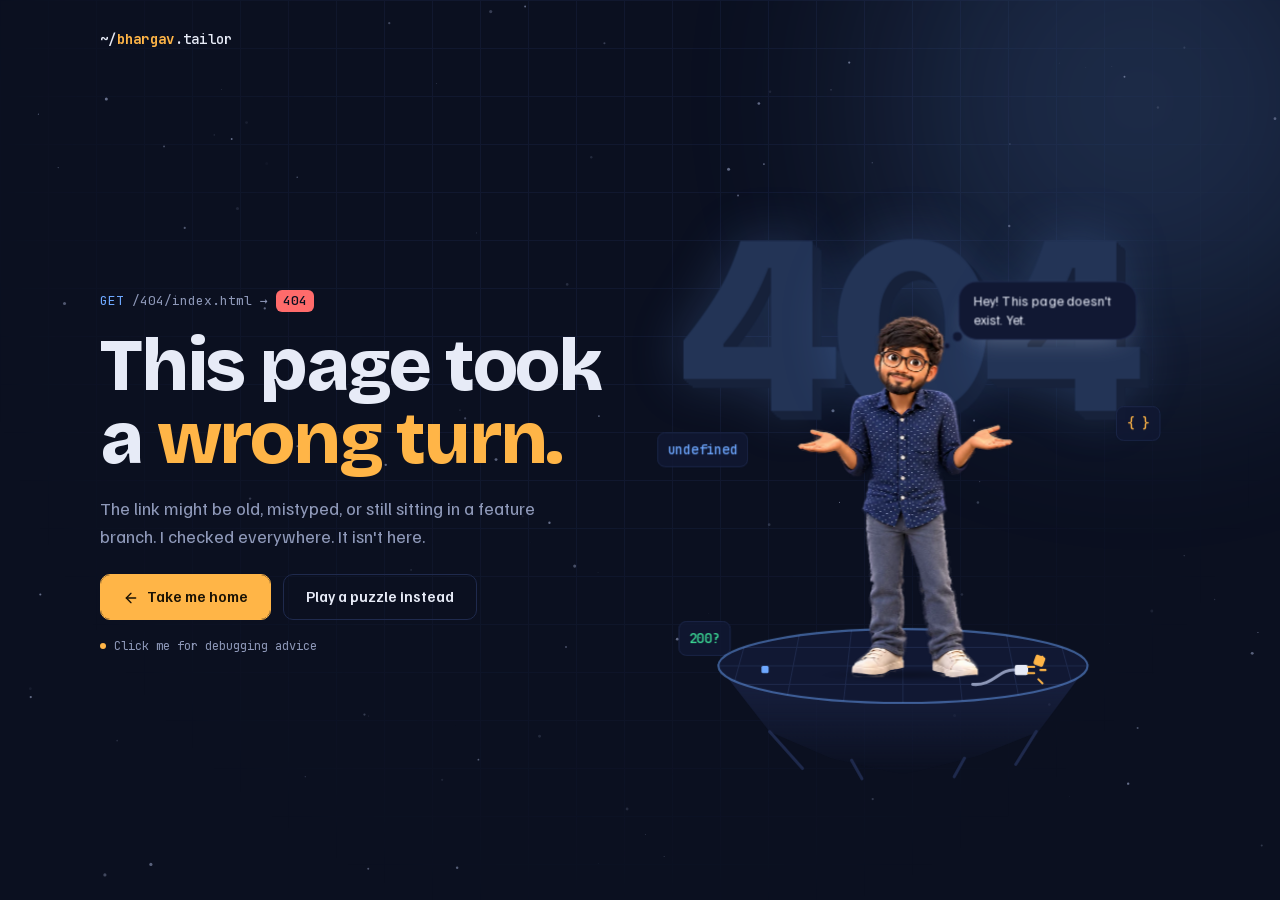
==== commit 252b8978: "Deploy 5f22bca059fbf2a4f68f00e35a1d5a1327687e37 ibhargavtaillor/portfolio@5f22bca059fbf2a4f68f00e35a" ====
--- a/404/index.html
+++ b/404/index.html
@@ -1 +1 @@
-<!DOCTYPE html><html lang="en" class="_4pkBmW_variable _vODYq_variable UtJNba_variable dark"><head><meta charSet="utf-8"/><meta name="viewport" content="width=device-width, initial-scale=1, viewport-fit=cover"/><link rel="preload" as="image" href="/images/bhargav-shrug.webp" fetchPriority="high"/><link rel="stylesheet" href="/_next/static/chunks/1mhkop3_z-u8g.css" data-precedence="next"/><link rel="stylesheet" href="/_next/static/chunks/13ctzvyvsbet2.css" data-precedence="next"/><link rel="preload" as="script" fetchPriority="low" href="/_next/static/chunks/25xiitvori_gv.js"/><script src="/_next/static/chunks/3_f5va415vc2p.js" async=""></script><script src="/_next/static/chunks/1iv4vim_vqh4e.js" async=""></script><script src="/_next/static/chunks/2hz-cgvf2empn.js" async=""></script><script src="/_next/static/chunks/turbopack-3-ry682tkyiqk.js" async=""></script><script src="/_next/static/chunks/2m4wqg_x9e15i.js" async=""></script><script src="/_next/static/chunks/1cabfpy260x9g.js" async=""></script><script src="/_next/static/chunks/3qas-fx20x4s4.js" async=""></script><meta name="robots" content="noindex"/><meta name="theme-color" content="#0b1020" media="(prefers-color-scheme: dark)"/><meta name="theme-color" content="#f3f5fb" media="(prefers-color-scheme: light)"/><title>Page not found · Bhargav Tailor</title><meta name="description" content="Principal Engineer with 10+ years building scalable web platforms. Frontend architecture, product engineering and AI-driven development with LLMs and MCP."/><meta name="application-name" content="Bhargav Tailor"/><link rel="author" href="https://ibhargavtaillor.github.io"/><meta name="author" content="Bhargav Tailor"/><link rel="manifest" href="/manifest.webmanifest"/><meta name="keywords" content="Bhargav Tailor,Principal Engineer,AI Engineering,Product Engineering,Frontend Architecture,MCP,LLM Integration,React,Next.js,TypeScript,Portfolio"/><meta name="creator" content="Bhargav Tailor"/><meta name="robots" content="noindex, follow"/><link rel="canonical" href="https://ibhargavtaillor.github.io/"/><meta property="og:title" content="Bhargav Tailor — Principal Engineer, AI &amp; Frontend Architecture"/><meta property="og:description" content="Principal Engineer with 10+ years building scalable web platforms. Frontend architecture, product engineering and AI-driven development with LLMs and MCP."/><meta property="og:url" content="https://ibhargavtaillor.github.io/"/><meta property="og:site_name" content="Bhargav Tailor"/><meta property="og:locale" content="en_US"/><meta property="og:image" content="https://ibhargavtaillor.github.io/og-image.png"/><meta property="og:image:type" content="image/png"/><meta property="og:image:width" content="1200"/><meta property="og:image:height" content="630"/><meta property="og:image:alt" content="Bhargav Tailor, Principal Engineer"/><meta property="og:type" content="profile"/><meta property="profile:first_name" content="Bhargav"/><meta property="profile:last_name" content="Tailor"/><meta name="twitter:card" content="summary_large_image"/><meta name="twitter:title" content="Bhargav Tailor — Principal Engineer, AI &amp; Frontend Architecture"/><meta name="twitter:description" content="Principal Engineer with 10+ years building scalable web platforms. Frontend architecture, product engineering and AI-driven development with LLMs and MCP."/><meta name="twitter:image" content="https://ibhargavtaillor.github.io/og-image.png"/><meta name="twitter:image:alt" content="Bhargav Tailor, Principal Engineer"/><meta name="twitter:image:type" content="image/png"/><meta name="twitter:image:width" content="1200"/><meta name="twitter:image:height" content="630"/><link rel="icon" href="/favicon.ico?favicon.1-p7xjzp1m18c.ico" sizes="48x48" type="image/x-icon"/><link rel="apple-touch-icon" href="/apple-icon.png?apple-icon.0qvm8lzhjwhud.png" sizes="180x180" type="image/png"/><meta name="next-size-adjust" content=""/><script src="/_next/static/chunks/0cz1d0mv5g_q7.js" noModule=""></script></head><body><div hidden=""><!--$--><!--/$--></div><script>((a,b,c,d,e,f,g,h)=>{let i=document.documentElement,j=["light","dark"];function k(b){var c;(Array.isArray(a)?a:[a]).forEach(a=>{let c="class"===a,d=c&&f?e.map(a=>f[a]||a):e;c?(i.classList.remove(...d),i.classList.add(f&&f[b]?f[b]:b)):i.setAttribute(a,b)}),c=b,h&&j.includes(c)&&(i.style.colorScheme=c)}if(d)k(d);else try{let a=localStorage.getItem(b)||c,d=g&&"system"===a?window.matchMedia("(prefers-color-scheme: dark)").matches?"dark":"light":a;k(d)}catch(a){}})("class","pf-theme","dark",null,["light","dark"],null,false,true)</script><div class="relative flex min-h-dvh flex-col overflow-x-clip px-4"><div class="e2CX7a_grid" aria-hidden="true"></div><div class="e2CX7a_glow" aria-hidden="true"></div><canvas aria-hidden="true" class="pointer-events-none fixed inset-0 -z-1 size-full"></canvas><div class="mx-auto w-full max-w-[1080px] py-6"><a class="font-mono text-sm font-medium tracking-[0.02em] no-underline" href="/#top">~/<b class="text-primary">bhargav</b>.tailor</a></div><main class="mx-auto w-full max-w-[1080px] grid flex-1 grid-cols-1 items-center gap-2 pb-8 min-[860px]:grid-cols-[minmax(0,1fr)_minmax(0,1.1fr)] min-[860px]:gap-6"><div class="flex min-w-0 flex-col items-start gap-[18px]"><p class="m-0 flex min-h-[1.6em] flex-wrap items-center gap-2 font-mono text-[13px] text-muted-foreground"><span class="text-highlight">GET</span><span class="[overflow-wrap:anywhere]"></span><span aria-hidden="true">→</span><span class="rounded-sm bg-destructive px-[7px] py-px font-medium text-background">404</span></p><h1 class="m-0 font-heading font-extrabold tracking-[-0.03em] text-balance text-[clamp(40px,6vw,74px)] leading-[0.98]">This page took a <em class="text-primary not-italic">wrong turn.</em></h1><p class="m-0 max-w-[46ch] text-lg text-muted-foreground">The link might be old, mistyped, or still sitting in a feature branch. I checked everywhere. It isn&#x27;t here.</p><div class="mt-1.5 flex flex-wrap gap-3"><a data-slot="button" data-variant="brand" data-size="xl" class="group/button inline-flex shrink-0 items-center justify-center border bg-clip-padding whitespace-nowrap transition-all outline-none select-none focus-visible:border-ring focus-visible:ring-3 focus-visible:ring-ring/50 active:not-aria-[haspopup]:translate-y-px disabled:pointer-events-none disabled:opacity-50 aria-invalid:border-destructive aria-invalid:ring-3 aria-invalid:ring-destructive/20 dark:aria-invalid:border-destructive/50 dark:aria-invalid:ring-destructive/40 [&amp;_svg]:pointer-events-none [&amp;_svg]:shrink-0 [&amp;_svg:not([class*=&#x27;size-&#x27;])]:size-4 border-primary bg-primary text-primary-foreground hover:-translate-y-0.5 hover:border-primary h-auto gap-2 rounded-[10px] px-[22px] py-[14px] text-[15px] leading-none font-semibold" href="/"><svg xmlns="http://www.w3.org/2000/svg" width="24" height="24" viewBox="0 0 24 24" fill="none" stroke="currentColor" stroke-width="2" stroke-linecap="round" stroke-linejoin="round" class="lucide lucide-arrow-left translate-y-px" aria-hidden="true"><path d="m12 19-7-7 7-7"></path><path d="M19 12H5"></path></svg>Take me home</a><a data-slot="button" data-variant="line" data-size="xl" class="group/button inline-flex shrink-0 items-center justify-center border bg-clip-padding whitespace-nowrap transition-all outline-none select-none focus-visible:border-ring focus-visible:ring-3 focus-visible:ring-ring/50 active:not-aria-[haspopup]:translate-y-px disabled:pointer-events-none disabled:opacity-50 aria-invalid:border-destructive aria-invalid:ring-3 aria-invalid:ring-destructive/20 dark:aria-invalid:border-destructive/50 dark:aria-invalid:ring-destructive/40 [&amp;_svg]:pointer-events-none [&amp;_svg]:shrink-0 [&amp;_svg:not([class*=&#x27;size-&#x27;])]:size-4 border-border bg-transparent text-foreground hover:-translate-y-0.5 hover:border-primary h-auto gap-2 rounded-[10px] px-[22px] py-[14px] text-[15px] leading-none font-semibold" href="/#play">Play a puzzle instead</a></div><span class="flex items-center gap-2 font-mono text-xs text-muted-foreground"><span aria-hidden="true" class="inline-block shrink-0 rounded-full shadow-[0_0_0_0_color-mix(in_srgb,var(--success)_55%,transparent)] animate-ping-dot-fast size-1.5 bg-primary"></span>Click me for debugging advice</span></div><section class="bTXElq_stage" aria-label="Bhargav&#x27;s cartoon character on a floating island"><div class="bTXElq_scene"><div class="bTXElq_big404" aria-hidden="true"><span>4</span><span class="bTXElq_glitch"><span class="bTXElq_wobble">0</span></span><span>4</span></div><div class="bTXElq_chips" aria-hidden="true"><span class="bTXElq_chip bTXElq_chipA">undefined</span><span class="bTXElq_chip bTXElq_chipB">{ }</span><span class="bTXElq_chip bTXElq_chipC">200?</span></div><div class="bTXElq_ground"><svg class="bTXElq_island" viewBox="0 0 380 150" aria-hidden="true"><defs><linearGradient id="island-side" x1="0" y1="0" x2="0" y2="1"><stop offset="0" style="stop-color:var(--secondary)"></stop><stop offset="1" style="stop-color:var(--secondary);stop-opacity:0"></stop></linearGradient><clipPath id="island-top"><ellipse cx="190" cy="40" rx="180" ry="36"></ellipse></clipPath></defs><path d="M10 40 L60 104 L120 130 L190 146 L262 128 L322 104 L370 40Z" fill="url(#island-side)"></path><path class="bTXElq_roots" d="M60 104 L92 140 M140 132 L150 150 M250 130 L240 148 M320 104 L300 136"></path><ellipse class="bTXElq_top" cx="190" cy="40" rx="180" ry="36"></ellipse><g class="bTXElq_lines" clip-path="url(#island-top)"><path d="M10 22 H370 M10 40 H370 M10 58 H370"></path><path d="M40 4 L20 76 M90 4 L76 76 M140 4 L132 76 M190 4 V76 M240 4 L248 76 M290 4 L304 76 M340 4 L360 76"></path></g><ellipse class="bTXElq_rim" cx="190" cy="40" rx="180" ry="36"></ellipse><rect class="bTXElq_cubeA" x="318" y="30" width="10" height="10" rx="2" transform="rotate(20 323 35)"></rect><rect class="bTXElq_cubeB" x="52" y="40" width="7" height="7" rx="1.5"></rect><path class="bTXElq_cable" d="M258 58 C278 60 284 42 300 44"></path><rect class="bTXElq_plug" x="299" y="39" width="13" height="10" rx="2"></rect><path class="bTXElq_spark" d="M312 41 h6 M312 47 h6 M322 35 l4 -4 M324 44 h5 M322 53 l4 4"></path></svg><div class="bTXElq_hero"><div class="bTXElq_character"><div class="relative w-full" style="aspect-ratio:535 / 815"><img alt="Bhargav as a 3D cartoon character, shrugging" fetchPriority="high" loading="eager" width="447" height="719" decoding="async" data-nimg="1" class="absolute h-auto" style="color:transparent;left:8.224299065420562%;top:8.588957055214724%;width:83.55140186915888%" src="/images/bhargav-shrug.webp"/><canvas aria-hidden="true" class="absolute inset-0 size-full opacity-0 "></canvas></div></div><button type="button" class="bTXElq_poke" aria-label="Ask Bhargav&#x27;s character for debugging advice"></button></div><div class="k23DdG_thought bTXElq_thought" aria-live="polite"><p class="k23DdG_bubble">Hey! This page doesn&#x27;t exist. Yet.</p><i aria-hidden="true"></i><i aria-hidden="true"></i></div></div></div></section></main></div><!--$--><!--/$--><script type="application/ld+json">[{"@context":"https://schema.org","@type":"Person","name":"Bhargav Tailor","jobTitle":"Principal Engineer","url":"https://ibhargavtaillor.github.io","image":"https://ibhargavtaillor.github.io/images/bhargav-tailor.jpg","email":"mailto:bhargavtailor6@gmail.com","address":{"@type":"PostalAddress","addressRegion":"Gujarat","addressCountry":"IN"},"worksFor":{"@type":"Organization","name":"Docyt","url":"https://app.docyt.com/"},"alumniOf":{"@type":"CollegeOrUniversity","name":"Charotar University of Science and Technology"},"knowsLanguage":["English","Hindi","Gujarati"],"knowsAbout":["AI Engineering","LLM Integration","MCP","Frontend Architecture","React","Next.js","TypeScript","Node.js","GraphQL"],"sameAs":["https://www.linkedin.com/in/bhargav-tailor-3b46b689/","https://github.com/ibhargavtaillor","https://medium.com/@bhargavtailor","https://about.me/bhargav_tailor"]},{"@context":"https://schema.org","@type":"WebSite","name":"Bhargav Tailor","url":"https://ibhargavtaillor.github.io","description":"Principal Engineer with 10+ years building scalable web platforms. Frontend architecture, product engineering and AI-driven development with LLMs and MCP.","inLanguage":"en","author":{"@type":"Person","name":"Bhargav Tailor"}}]</script><script id="_R_">(globalThis["TURBOPACK"] || (globalThis["TURBOPACK"] = [])).push({"otherChunks":["static/chunks/25xiitvori_gv.js","static/chunks/3_f5va415vc2p.js","static/chunks/1iv4vim_vqh4e.js","static/chunks/2hz-cgvf2empn.js"],"runtimeModuleIds":[20377]});</script><script src="/_next/static/chunks/25xiitvori_gv.js" async=""></script><script>(self.__next_f=self.__next_f||[]).push([0])</script><script>self.__next_f.push([1,"1:\"$Sreact.fragment\"\n2:\"/_next/static/chunks/2m4wqg_x9e15i.js\"\n3:\"/_next/static/chunks/1cabfpy260x9g.js\"\n4:\"/_next/static/chunks/3qas-fx20x4s4.js\"\n5:I[38246,[\"$2\",\"$3\",\"$4\"],\"ThemeProvider\"]\n6:I[63689,[\"$2\",\"$3\"],\"default\"]\n7:I[1498,[\"$2\",\"$3\"],\"default\"]\n8:I[23887,[\"$2\",\"$3\",\"$4\"],\"Backdrop\"]\n9:I[24657,[\"$2\",\"$3\",\"$4\"],\"Starfield\"]\na:I[85348,[\"$2\",\"$3\",\"$4\"],\"\"]\nb:I[59114,[\"$2\",\"$3\",\"$4\"],\"RequestLine\"]\nc:I[27541,[\"$2\",\"$3\",\"$4\"],\"default\"]\n17:I[46505,[\"$2\",\"$3\"],\"default\",1]\n:HL[\"/_next/static/chunks/1mhkop3_z-u8g.css\",\"style\"]\n:HL[\"/_next/static/chunks/13ctzvyvsbet2.css\",\"style\"]\n13:X\n14:[[\"children\",{\"s\":\"__PAGE__\",\"h\":512,\"d\":{\"r\":\"$L15\",\"p\":false,\"v\":null}}]]\n11:[[\"children\",{\"s\":\"/_not-found\",\"h\":512,\"d\":{\"r\":\"$L12\",\"p\":false,\"v\":\"$13\"},\"c\":\"$Q14\"}]]\n0:{\"P\":null,\"c\":[\"\",\"_not-found\",\"\"],\"q\":\"\",\"i\":false,\"t\":{\"t\":{\"s\":\"\",\"h\":528,\"d\":{\"r\":[\"$\",\"$1\",\"c\",{\"children\":[[[\"$\",\"link\",\"0\",{\"rel\":\"stylesheet\",\"href\":\"/_next/static/chunks/1mhkop3_z-u8g.css\",\"precedence\":\"next\",\"crossOrigin\":\"$undefined\",\"nonce\":\"$undefined\"}],[\"$\",\"link\",\"1\",{\"rel\":\"stylesheet\",\"href\":\"/_next/static/chunks/13ctzvyvsbet2.css\",\"precedence\":\"next\",\"crossOrigin\":\"$undefined\",\"nonce\":\"$undefined\"}],[\"$\",\"script\",\"script-0\",{\"src\":\"/_next/static/chunks/2m4wqg_x9e15i.js\",\"async\":true,\"nonce\":\"$undefined\"}],[\"$\",\"script\",\"script-1\",{\"src\":\"/_next/static/chunks/1cabfpy260x9g.js\",\"async\":true,\"nonce\":\"$undefined\"}]],[\"$\",\"html\",null,{\"lang\":\"en\",\"className\":\"_4pkBmW_variable _vODYq_variable UtJNba_variable dark\",\"suppressHydrationWarning\":true,\"children\":[\"$\",\"body\",null,{\"children\":[[\"$\",\"$L5\",null,{\"attribute\":\"class\",\"defaultTheme\":\"dark\",\"enableSystem\":false,\"storageKey\":\"pf-theme\",\"disableTransitionOnChange\":true,\"children\":[[\"$\",\"$L6\",null,{\"parallelRouterKey\":\"children\",\"error\":\"$undefined\",\"errorStyles\":\"$undefined\",\"errorScripts\":\"$undefined\",\"template\":[\"$\",\"$L7\",null,{}],\"templateStyles\":\"$undefined\",\"templateScripts\":\"$undefined\",\"notFound\":[[\"$\",\"div\",null,{\"className\":\"relative flex min-h-dvh flex-col overflow-x-clip px-4\",\"children\":[[\"$\",\"$L8\",null,{}],[\"$\",\"$L9\",null,{}],[\"$\",\"div\",null,{\"className\":\"mx-auto w-full max-w-[1080px] py-6\",\"children\":[\"$\",\"$La\",null,{\"href\":\"/#top\",\"className\":\"font-mono text-sm font-medium tracking-[0.02em] no-underline\",\"children\":[\"~/\",[\"$\",\"b\",null,{\"className\":\"text-primary\",\"children\":\"bhargav\"}],\".tailor\"]}]}],[\"$\",\"main\",null,{\"className\":\"mx-auto w-full max-w-[1080px] grid flex-1 grid-cols-1 items-center gap-2 pb-8 min-[860px]:grid-cols-[minmax(0,1fr)_minmax(0,1.1fr)] min-[860px]:gap-6\",\"children\":[[\"$\",\"div\",null,{\"className\":\"flex min-w-0 flex-col items-start gap-[18px]\",\"children\":[[\"$\",\"$Lb\",null,{}],[\"$\",\"h1\",null,{\"className\":\"m-0 font-heading font-extrabold tracking-[-0.03em] text-balance text-[clamp(40px,6vw,74px)] leading-[0.98]\",\"children\":[\"This page took a \",[\"$\",\"em\",null,{\"className\":\"text-primary not-italic\",\"children\":\"wrong turn.\"}]]}],[\"$\",\"p\",null,{\"className\":\"m-0 max-w-[46ch] text-lg text-muted-foreground\",\"children\":\"The link might be old, mistyped, or still sitting in a feature branch. I checked everywhere. It isn't here.\"}],[\"$\",\"div\",null,{\"className\":\"mt-1.5 flex flex-wrap gap-3\",\"children\":[[\"$\",\"$La\",null,{\"href\":\"/\",\"children\":[[\"$\",\"$Lc\",null,{\"ref\":\"$undefined\",\"icon\":{\"name\":\"arrow-left\",\"size\":24,\"node\":[[\"path\",{\"d\":\"m12 19-7-7 7-7\",\"key\":\"1l729n\"}],[\"path\",{\"d\":\"M19 12H5\",\"key\":\"x3x0zl\"}]]},\"className\":\"translate-y-px\",\"aria-hidden\":\"true\"}],\"Take me home\"],\"data-slot\":\"button\",\"data-variant\":\"brand\",\"data-size\":\"xl\",\"className\":\"group/button inline-flex shrink-0 items-center justify-center border bg-clip-padding whitespace-nowrap transition-all outline-none select-none focus-visible:border-ring focus-visible:ring-3 focus-visible:ring-ring/50 active:not-aria-[haspopup]:translate-y-px disabled:pointer-events-none disabled:opacity-50 aria-invalid:border-destructive aria-invalid:ring-3 aria-invalid:ring-destructive/20 dark:aria-invalid:border-destructive/50 dark:aria-invalid:ring-destructive/40 [\u0026_svg]:pointer-events-none [\u0026_svg]:shrink-0 [\u0026_svg:not([class*='size-'])]:size-4 border-primary bg-primary text-primary-foreground hover:-translate-y-0.5 hover:border-primary h-auto gap-2 rounded-[10px] px-[22px] py-[14px] text-[15px] leading-none font-semibold\",\"ref\":null}],[\"$\",\"$La\",null,{\"href\":\"/#play\",\"children\":\"Play a puzzle instead\",\"data-slot\":\"button\",\"data-variant\":\"line\",\"data-size\":\"xl\",\"className\":\"group/button inline-flex shrink-0 items-center justify-center border bg-clip-padding whitespace-nowrap transition-all outline-none select-none focus-visible:border-ring focus-visible:ring-3 focus-visible:ring-ring/50 active:not-aria-[haspopup]:translate-y-px disabled:pointer-events-none disabled:opacity-50 aria-invalid:border-destructive aria-invalid:ring-3 aria-invalid:ring-destructive/20 dark:aria-invalid:border-destructive/50 dark:aria-invalid:ring-destructive/40 [\u0026_svg]:pointer-events-none [\u0026_svg]:shrink-0 [\u0026_svg:not([class*='size-'])]:size-4 border-border bg-transparent text-foreground hover:-translate-y-0.5 hover:border-primary h-auto gap-2 rounded-[10px] px-[22px] py-[14px] text-[15px] leading-none font-semibold\",\"ref\":null}]]}],\"$Ld\"]}],\"$Le\"]}]]}],[]],\"forbidden\":\"$undefined\",\"unauthorized\":\"$undefined\"}],\"$Lf\"]}],\"$L10\"]}]}]]}],\"p\":false,\"v\":null},\"c\":\"$Q11\"},\"h\":{\"r\":\"$L16\",\"p\":false,\"v\":null}},\"m\":\"$undefined\",\"G\":[\"$17\",[\"$L18\",\"$L19\"]],\"S\":true,\"r\":\"$undefined\",\"s\":\"$undefined\",\"a\":\"$undefined\",\"l\":\"$undefined\",\"p\":\"$undefined\",\"d\":\"$undefined\",\"b\":\"2KDLlGztXkeKGkQGr3V3v\"}\n1a:I[24595,[\"$2\",\"$3\",\"$4\"],\"NotFoundStage\"]\n1b:I[4791,[\"$2\",\"$3\",\"$4\"],\"ClickEffects\"]\n1d:I[31655,[\"$2\",\"$3\"],\"OutletBoundary\"]\n1e:\"$Sreact.suspense\"\n20:\"ViewportBoundary\"\n21:I[31655,[\"$2\",\"$3\"],\"$20\"]\n23:\"MetadataBoundary\"\n24:I[31655,[\"$2\",\"$3\"],\"$23\"]\nd:[\"$\",\"span\",null,{\"className\":\"flex items-center gap-2 font-mono text-xs text-muted-foreground\",\"children\":[[\"$\",\"span\",null,{\"aria-hidden\":\"true\",\"className\":\"inline-block shrink-0 rounded-full shadow-[0_0_0_0_color-mix(in_srgb,var(--success)_55%,transparent)] animate-ping-dot-fast size-1.5 bg-primary\"}],\"Click me for debugging advice\"]}]\ne:[\"$\",\"$L1a\",null,{}]\nf:[\"$\",\"$L1b\",null,{}]\n1c:T4d4,[{\"@context\":\"https://schema.org\",\"@type\":\"Person\",\"name\":\"Bhargav Tailor\",\"jobTitle\":\"Principal Engineer\",\"url\":\"https://ibhargavtaillor.github.io\",\"image\":\"https://ibhargavtaillor.github.io/images/bhargav-tailor.jpg\",\"email\":\"mailto:bhargavtailor6@gmail.com\",\"address\":{\"@type\":\"PostalAddress\",\"addressRegion\":\"Gujarat\",\"addressCountry\":\"IN\"},\"worksFor\":{\"@type\":\"Organization\",\"name\":\"Docyt\",\"url\":\"https://app.docyt.com/\"},\"alumniOf\":{\"@type\":\"CollegeOrUniversity\",\"name\":\"Charotar University of Science and Technology\"},\"knowsLanguage\":[\"English\",\"Hindi\",\"Gujarati\"],\"knowsAbout\":[\"AI Engineering\",\"LLM Integration\",\"MCP\",\"Frontend Architecture\",\"React\",\"Next.js\",\"TypeScript\",\"Node.js\",\"GraphQL\"],\"sameAs\":[\"https://www.linkedin.com/in/bhargav-tailor-3b46b689/\",\"https://github.com/ibhargavtaillor\",\"https://medium.com/@bhargavtailor\",\"https://about.me/bhargav_tailor\"]},{\"@context\":\"https://schema.org\",\"@type\":\"WebSite\",\"name\":\"Bhargav Tailor\",\"url\":\"https://ibhargavtaillor.github.io\",\"description\":\"Principal Engineer with 10+ years building scalable web platforms. Frontend architecture, product engineering and AI-driven development with LLMs and MCP.\",\"inLanguage\":\"en\",\"author\":{\"@type\":\"Person\",\"name\":\"Bhargav Tailor\"}}]10:[\"$\",\"script\",null,{\"type\":\"application/ld+json\",\"dangerouslySetInnerHTML\":{\"__html\":\"$1c\"}}]\n12:[\"$\",\"$1\",\"c\",{\"children\":[null,[\"$\",\"$L6\",null,{\"parallelRouterKey\":\"children\",\"error\":\"$undefined\",\"errorStyles\":\"$undefined\",\"errorScripts\":\"$undefined\",\"template\":[\"$\",\"$L7\",null,{}],\"templateStyles\":\"$undefined\",\"templateScripts\":\"$undefined\",\"notFound\":\"$undefined\",\"forbidden\":\"$undefined\",\"unauthorized\":\"$undefined\"}]]}]\n15:[\"$\",\"$1\",\"c\",{\"children\":[[\"$\",\"div\",null,{\"className\":\"relative flex min-h-dvh flex-col overflow-x-clip px-4\",\"children\":[[\"$\",\"$L8\",null,{}],[\"$\",\"$L9\",null,{}],[\"$\",\"div\",null,{\"className\":\"mx-auto w-full max-w-[1080px] py-6\",\"children\":[\"$\",\"$La\",null,{\"href\":\"/#top\",\"className\":\"font-mono text-sm font-medium tracking-[0.02em] no-underline\",\"children\":[\"~/\",[\"$\",\"b\",null,{\"className\":\"text-primary\",\"children\":\"bhargav\"}],\".tailor\"]}]}],[\"$\",\"main\",null,{\"className\":\"mx-auto w-full max-w-[1080px] grid flex-1 grid-cols-1 items-center gap-2 pb-8 min-[860px]:grid-cols-[minmax(0,1fr)_minmax(0,1.1fr)] min-[860px]:gap-6\",\"children\":[[\"$\",\"div\",null,{\"className\":\"flex min-w-0 flex-col items-start gap-[18px]\",\"children\":[[\"$\",\"$Lb\",null,{}],[\"$\",\"h1\",null,{\"className\":\"m-0 font-heading font-extrabold tracking-[-0.03em] text-balance text-[clamp(40px,6vw,74px)] leading-[0.98]\",\"children\":[\"This page took a \",[\"$\",\"em\",null,{\"className\":\"text-primary not-italic\",\"children\":\"wrong turn.\"}]]}],[\"$\",\"p\",null,{\"className\":\"m-0 max-w-[46ch] text-lg text-muted-foreground\",\"children\":\"The link might be old, mistyped, or still sitting in a feature branch. I checked everywhere. It isn't here.\"}],[\"$\",\"div\",null,{\"className\":\"mt-1.5 flex flex-wrap gap-3\",\"children\":[[\"$\",\"$La\",null,{\"href\":\"/\",\"children\":[[\"$\",\"$Lc\",null,{\"ref\":\"$undefined\",\"icon\":\"$0:t:t:d:r:props:children:1:props:children:props:children:0:props:children:0:props:notFound:0:props:children:3:props:children:0:props:children:3:props:children:0:props:children:0:props:icon\",\"className\":\"translate-y-px\",\"aria-hidden\":\"true\"}],\"Take me home\"],\"data-slot\":\"button\",\"data-variant\":\"brand\",\"data-size\":\"xl\",\"className\":\"group/button inline-flex shrink-0 items-center justify-center border bg-clip-padding whitespace-nowrap transition-all outline-none select-none focus-visible:border-ring focus-visible:ring-3 focus-visible:ring-ring/50 active:not-aria-[haspopup]:translate-y-px disabled:pointer-events-none disabled:opacity-50 aria-invalid:border-destructive aria-invalid:ring-3 aria-invalid:ring-destructive/20 dark:aria-invalid:border-destructive/50 dark:aria-invalid:ring-destructive/40 [\u0026_svg]:pointer-events-none [\u0026_svg]:shrink-0 [\u0026_svg:not([class*='size-'])]:size-4 border-primary bg-primary text-primary-foreground hover:-translate-y-0.5 hover:border-primary h-auto gap-2 rounded-[10px] px-[22px] py-[14px] text-[15px] leading-none font-semibold\",\"ref\":null}],[\"$\",\"$La\",null,{\"href\":\"/#play\",\"children\":\"Play a puzzle instead\",\"data-slot\":\"button\",\"data-variant\":\"line\",\"data-size\":\"xl\",\"className\":\"group/button inline-flex shrink-0 items-center justify-center border bg-clip-padding whitespace-nowrap transition-all outline-none select-none focus-visible:border-ring focus-visible:ring-3 focus-visible:ring-ring/50 active:not-aria-[haspopup]:translate-y-px disabled:pointer-events-none disabled:opacity-50 aria-invalid:border-destructive aria-invalid:ring-3 aria-invalid:ring-destructive/20 dark:aria-invalid:border-destructive/50 dark:aria-invalid:ring-destructive/40 [\u0026_svg]:pointer-events-none [\u0026_svg]:shrink-0 [\u0026_svg:not([class*='size-'])]:size-4 border-border bg-transparent text-foreground hover:-translate-y-0.5 hover:border-primary h-auto gap-2 rounded-[10px] px-[22px] py-[14px] text-[15px] leading-none font-semibold\",\"ref\":null}]]}],[\"$\",\"span\",null,{\"className\":\"flex items-center gap-2 font-mono text-xs text-muted-foreground\",\"children\":[[\"$\",\"span\",null,{\"aria-hidden\":\"true\",\"className\":\"inline-block shrink-0 rounded-full shadow-[0_0_0_0_color-mix(in_srgb,var(--success)_55%,transparent)] animate-ping-dot-fast size-1.5 bg-primary\"}],\"Click me for debugging advice\"]}]]}],[\"$\",\"$L1a\",null,{}]]}]]}],[[\"$\",\"script\",\"script-0\",{\"src\":\"/_next/static/chunks/3qas-fx20x4s4.js\",\"async\":true,\"nonce\":\"$undefined\"}]],[\"$\",\"$L1d\",null,{\"children\":[\"$\",\"$1e\",null,{\"name\":\"Next.MetadataOutlet\",\"children\":\"$@1f\"}]}]]}]\n16:[\"$\",\"$1\",\"h\",{\"children\":[[\"$\",\"meta\",null,{\"name\":\"robots\",\"content\":\"noindex\"}],[\"$\",\"$L21\",null,{\"children\":\"$L22\"}],[\"$\",\"$L24\",null,{\"children\":[[\"$\",\"div\",null,{\"hidden\":true,\"children\":[\"$\",\"$1e\",null,{\"name\":\"Next.Metadata\",\"children\":\"$L25\"}]}],null]}],[\"$\",\"meta\",null,{\"name\":\"next-size-adjust\",\"content\":\"\"}]]}]\n18:[\"$\",\"link\",\"0\",{\"rel\":\"stylesheet\",\"href\":\"/_next/static/chunks/1mhkop3_z-u8g.css\",\"precedence\":\"next\",\"crossOrigin\":\"$undefined\",\"nonce\":\"$undefined\"}]\n19:[\"$\",\"link\",\"1\",{\"rel\":\"stylesheet\",\"href\":\"/_next/static/chunks/13ctzvyvsbet2.css\",\"precedence\":\"next\",\"crossOrigin\":\"$undefined\",\"nonce\":\"$undefined\"}]\n13:C\n22:[[\"$\",\"meta\",\"0\",{\"charSet\":\"utf-8\"}],[\"$\",\"meta\",\"1\",{\"name\":\"viewport\",\"content\":\"width=device-width, initial-scale=1, viewport-fit=cover\"}],[\"$\",\"meta\",\"2\",{\"name\":\"theme-color\",\"content\":\"#0b1020\",\"media\":\"(prefers-color-scheme: dark)\"}],[\"$\",\"meta\",\"3\",{\"name\":\"theme-color\",\"content\":\"#f3f5fb\",\"media\":\"(prefers-color-scheme: light)\"}]]\n26:I[13426,[\"$2\",\"$3\"],\"IconMark\"]\n1f:null\n25:[[\"$\",\"title\",\"0\",{\"children\":\"Page not found · Bhargav Tailor\"}],[\"$\",\"meta\",\"1\",{\"name\":\"description\",\"content\":\"Principal Engineer with 10+ years building scalable web platforms. Frontend architecture, product engineering and AI-driven development with LLMs and MCP.\"}],[\"$\",\"meta\",\"2\",{\"name\":\"application-name\",\"content\":\"Bhargav Tailor\"}],[\"$\",\"link\",\"3\",{\"rel\":\"author\",\"href\":\"https://ibhargavtaillor.github.io\"}],[\"$\",\"meta\",\"4\",{\"name\":\"author\",\"content\":\"Bhargav Tailor\"}],[\"$\",\"link\",\"5\",{\"rel\":\"manifest\",\"href\":\"/manifest.webmanifest\",\"crossOrigin\":\"$undefined\"}],[\"$\",\"meta\",\"6\",{\"name\":\"keywords\",\"content\":\"Bhargav Tailor,Principal Engineer,AI Engineering,Product Engineering,Frontend Architecture,MCP,LLM Integration,React,Next.js,TypeScript,Portfolio\"}],[\"$\",\"meta\",\"7\",{\"name\":\"creator\",\"content\":\"Bhargav Tailor\"}],[\"$\",\"meta\",\"8\",{\"name\":\"robots\",\"content\":\"noindex, follow\"}],[\"$\",\"link\",\"9\",{\"rel\":\"canonical\",\"href\":\"https://ibhargavtaillor.github.io/\"}],[\"$\",\"meta\",\"10\",{\"property\":\"og:title\",\"content\":\"Bhargav Tailor — Principal Engineer, AI \u0026 Frontend Architecture\"}],[\"$\",\"meta\",\"11\",{\"property\":\"og:description\",\"content\":\"Principal Engineer with 10+ years building scalable web platforms. Frontend architecture, product engineering and AI-driven development with LLMs and MCP.\"}],[\"$\",\"meta\",\"12\",{\"property\":\"og:url\",\"content\":\"https://ibhargavtaillor.github.io/\"}],[\"$\",\"meta\",\"13\",{\"property\":\"og:site_name\",\"content\":\"Bhargav Tailor\"}],[\"$\",\"meta\",\"14\",{\"property\":\"og:locale\",\"content\":\"en_US\"}],[\"$\",\"meta\",\"15\",{\"property\":\"og:image\",\"content\":\"https://ibhargavtaillor.github.io/og-image.png\"}],[\"$\",\"meta\",\"16\",{\"property\":\"og:image:type\",\"content\":\"image/png\"}],[\"$\",\"meta\",\"17\",{\"property\":\"og:image:width\",\"content\":\"1200\"}],[\"$\",\"meta\",\"18\",{\"property\":\"og:image:height\",\"content\":\"630\"}],[\"$\",\"meta\",\"19\",{\"property\":\"og:image:alt\",\"content\":\"Bhargav Tailor, Principal Engineer\"}],[\"$\",\"meta\",\"20\",{\"property\":\"og:type\",\"content\":\"profile\"}],[\"$\",\"meta\",\"21\",{\"property\":\"profile:first_name\",\"content\":\"Bhargav\"}],[\"$\",\"meta\",\"22\",{\"property\":\"profile:last_name\",\"content\":\"Tailor\"}],[\"$\",\"meta\",\"23\",{\"name\":\"twitter:card\",\"content\":\"summary_large_image\"}],[\"$\",\"meta\",\"24\",{\"name\":\"twitter:title\",\"content\":\"Bhargav Tailor — Principal Engineer, AI \u0026 Frontend Architecture\"}],[\"$\",\"meta\",\"25\",{\"name\":\"twitter:description\",\"content\":\"Principal Engineer with 10+ years building scalable web platforms. Frontend architecture, product engineering and AI-driven development with LLMs and MCP.\"}],[\"$\",\"meta\",\"26\",{\"name\":\"twitter:image\",\"content\":\"https://ibhargavtaillor.github.io/og-image.png\"}],[\"$\",\"meta\",\"27\",{\"name\":\"twitter:image:alt\",\"content\":\"Bhargav Tailor, Principal Engineer\"}],[\"$\",\"meta\",\"28\",{\"name\":\"twitter:image:type\",\"content\":\"image/png\"}],[\"$\",\"meta\",\"29\",{\"name\":\"twitter:image:width\",\"content\":\"1200\"}],[\"$\",\"meta\",\"30\",{\"name\":\"twitter:image:height\",\"content\":\"630\"}],[\"$\",\"link\",\"31\",{\"rel\":\"icon\",\"href\":\"/favicon.ico?favicon.1-p7xjzp1m18c.ico\",\"sizes\":\"48x48\",\"type\":\"image/x-icon\"}],[\"$\",\"link\",\"32\",{\"rel\":\"apple-touch-icon\",\"href\":\"/apple-icon.png?apple-icon.0qvm8lzhjwhud.png\",\"sizes\":\"180x180\",\"type\":\"image/png\"}],[\"$\",\"$L26\",\"33\",{}]]\n"])</script></body></html>+<!DOCTYPE html><html lang="en" class="_4pkBmW_variable _vODYq_variable UtJNba_variable dark"><head><meta charSet="utf-8"/><meta name="viewport" content="width=device-width, initial-scale=1, viewport-fit=cover"/><link rel="preload" as="image" href="/images/bhargav-shrug.webp" fetchPriority="high"/><link rel="stylesheet" href="/_next/static/chunks/1c2_lv6b8w93q.css" data-precedence="next"/><link rel="stylesheet" href="/_next/static/chunks/33z4uctv4hx0r.css" data-precedence="next"/><link rel="preload" as="script" fetchPriority="low" href="/_next/static/chunks/08ykegfvz_bcn.js"/><script src="/_next/static/chunks/0lntiztroj0en.js" async=""></script><script src="/_next/static/chunks/2s2jq7y8ekv5p.js" async=""></script><script src="/_next/static/chunks/2e94wl-yf1l2i.js" async=""></script><script src="/_next/static/chunks/turbopack-2u1d16houkiyo.js" async=""></script><script src="/_next/static/chunks/14-_50_86o2as.js" async=""></script><script src="/_next/static/chunks/123gneefe1u3k.js" async=""></script><script src="/_next/static/chunks/2vhldnxdieck3.js" async=""></script><meta name="robots" content="noindex"/><meta name="theme-color" content="#0b1020" media="(prefers-color-scheme: dark)"/><meta name="theme-color" content="#f3f5fb" media="(prefers-color-scheme: light)"/><title>Page not found · Bhargav Tailor</title><meta name="description" content="Principal Engineer with 10+ years building scalable web platforms. Frontend architecture, product engineering and AI-driven development with LLMs and MCP."/><meta name="application-name" content="Bhargav Tailor"/><link rel="author" href="https://ibhargavtaillor.github.io"/><meta name="author" content="Bhargav Tailor"/><link rel="manifest" href="/manifest.webmanifest"/><meta name="keywords" content="Bhargav Tailor,Principal Engineer,AI Engineering,Product Engineering,Frontend Architecture,MCP,LLM Integration,React,Next.js,TypeScript,Portfolio"/><meta name="creator" content="Bhargav Tailor"/><meta name="robots" content="noindex, follow"/><link rel="canonical" href="https://ibhargavtaillor.github.io/"/><meta property="og:title" content="Bhargav Tailor — Principal Engineer, AI &amp; Frontend Architecture"/><meta property="og:description" content="Principal Engineer with 10+ years building scalable web platforms. Frontend architecture, product engineering and AI-driven development with LLMs and MCP."/><meta property="og:url" content="https://ibhargavtaillor.github.io/"/><meta property="og:site_name" content="Bhargav Tailor"/><meta property="og:locale" content="en_US"/><meta property="og:image" content="https://ibhargavtaillor.github.io/og-image.png"/><meta property="og:image:type" content="image/png"/><meta property="og:image:width" content="1200"/><meta property="og:image:height" content="630"/><meta property="og:image:alt" content="Bhargav Tailor, Principal Engineer"/><meta property="og:type" content="profile"/><meta property="profile:first_name" content="Bhargav"/><meta property="profile:last_name" content="Tailor"/><meta name="twitter:card" content="summary_large_image"/><meta name="twitter:title" content="Bhargav Tailor — Principal Engineer, AI &amp; Frontend Architecture"/><meta name="twitter:description" content="Principal Engineer with 10+ years building scalable web platforms. Frontend architecture, product engineering and AI-driven development with LLMs and MCP."/><meta name="twitter:image" content="https://ibhargavtaillor.github.io/og-image.png"/><meta name="twitter:image:alt" content="Bhargav Tailor, Principal Engineer"/><meta name="twitter:image:type" content="image/png"/><meta name="twitter:image:width" content="1200"/><meta name="twitter:image:height" content="630"/><link rel="icon" href="/favicon.ico?favicon.1-p7xjzp1m18c.ico" sizes="48x48" type="image/x-icon"/><link rel="apple-touch-icon" href="/apple-icon.png?apple-icon.0qvm8lzhjwhud.png" sizes="180x180" type="image/png"/><meta name="next-size-adjust" content=""/><script src="/_next/static/chunks/0cz1d0mv5g_q7.js" noModule=""></script></head><body><div hidden=""><!--$--><!--/$--></div><script>((a,b,c,d,e,f,g,h)=>{let i=document.documentElement,j=["light","dark"];function k(b){var c;(Array.isArray(a)?a:[a]).forEach(a=>{let c="class"===a,d=c&&f?e.map(a=>f[a]||a):e;c?(i.classList.remove(...d),i.classList.add(f&&f[b]?f[b]:b)):i.setAttribute(a,b)}),c=b,h&&j.includes(c)&&(i.style.colorScheme=c)}if(d)k(d);else try{let a=localStorage.getItem(b)||c,d=g&&"system"===a?window.matchMedia("(prefers-color-scheme: dark)").matches?"dark":"light":a;k(d)}catch(a){}})("class","pf-theme","dark",null,["light","dark"],null,false,true)</script><div class="relative flex min-h-dvh flex-col overflow-x-clip px-4"><div class="e2CX7a_grid" aria-hidden="true"></div><div class="e2CX7a_glow" aria-hidden="true"></div><canvas aria-hidden="true" class="pointer-events-none fixed inset-0 -z-1 size-full"></canvas><div class="mx-auto w-full max-w-[1080px] py-6"><a class="font-mono text-sm font-medium tracking-[0.02em] no-underline" href="/#top">~/<b class="text-primary">bhargav</b>.tailor</a></div><main class="mx-auto w-full max-w-[1080px] grid flex-1 grid-cols-1 items-center gap-2 pb-8 min-[860px]:grid-cols-[minmax(0,1fr)_minmax(0,1.1fr)] min-[860px]:gap-6"><div class="flex min-w-0 flex-col items-start gap-[18px]"><p class="m-0 flex min-h-[1.6em] flex-wrap items-center gap-2 font-mono text-[13px] text-muted-foreground"><span class="text-highlight">GET</span><span class="[overflow-wrap:anywhere]"></span><span aria-hidden="true">→</span><span class="rounded-sm bg-destructive px-[7px] py-px font-medium text-background">404</span></p><h1 class="m-0 font-heading font-extrabold tracking-[-0.03em] text-balance text-[clamp(40px,6vw,74px)] leading-[0.98]">This page took a <em class="text-primary not-italic">wrong turn.</em></h1><p class="m-0 max-w-[46ch] text-lg text-muted-foreground">The link might be old, mistyped, or still sitting in a feature branch. I checked everywhere. It isn&#x27;t here.</p><div class="mt-1.5 flex flex-wrap gap-3"><a data-slot="button" data-variant="brand" data-size="xl" class="group/button inline-flex shrink-0 items-center justify-center border bg-clip-padding whitespace-nowrap transition-all outline-none select-none focus-visible:border-ring focus-visible:ring-3 focus-visible:ring-ring/50 active:not-aria-[haspopup]:translate-y-px disabled:pointer-events-none disabled:opacity-50 aria-invalid:border-destructive aria-invalid:ring-3 aria-invalid:ring-destructive/20 dark:aria-invalid:border-destructive/50 dark:aria-invalid:ring-destructive/40 [&amp;_svg]:pointer-events-none [&amp;_svg]:shrink-0 [&amp;_svg:not([class*=&#x27;size-&#x27;])]:size-4 border-primary bg-primary text-primary-foreground hover:-translate-y-0.5 hover:border-primary h-auto gap-2 rounded-[10px] px-[22px] py-[14px] text-[15px] leading-none font-semibold" href="/"><svg xmlns="http://www.w3.org/2000/svg" width="24" height="24" viewBox="0 0 24 24" fill="none" stroke="currentColor" stroke-width="2" stroke-linecap="round" stroke-linejoin="round" class="lucide lucide-arrow-left translate-y-px" aria-hidden="true"><path d="m12 19-7-7 7-7"></path><path d="M19 12H5"></path></svg>Take me home</a><a data-slot="button" data-variant="line" data-size="xl" class="group/button inline-flex shrink-0 items-center justify-center border bg-clip-padding whitespace-nowrap transition-all outline-none select-none focus-visible:border-ring focus-visible:ring-3 focus-visible:ring-ring/50 active:not-aria-[haspopup]:translate-y-px disabled:pointer-events-none disabled:opacity-50 aria-invalid:border-destructive aria-invalid:ring-3 aria-invalid:ring-destructive/20 dark:aria-invalid:border-destructive/50 dark:aria-invalid:ring-destructive/40 [&amp;_svg]:pointer-events-none [&amp;_svg]:shrink-0 [&amp;_svg:not([class*=&#x27;size-&#x27;])]:size-4 border-border bg-transparent text-foreground hover:-translate-y-0.5 hover:border-primary h-auto gap-2 rounded-[10px] px-[22px] py-[14px] text-[15px] leading-none font-semibold" href="/#play">Play a puzzle instead</a></div><span class="flex items-center gap-2 font-mono text-xs text-muted-foreground"><span aria-hidden="true" class="inline-block shrink-0 rounded-full shadow-[0_0_0_0_color-mix(in_srgb,var(--success)_55%,transparent)] animate-ping-dot-fast size-1.5 bg-primary"></span>Click me for debugging advice</span></div><section class="bTXElq_stage" aria-label="Bhargav&#x27;s cartoon character on a floating island"><div class="bTXElq_scene"><div class="bTXElq_big404" aria-hidden="true"><span>4</span><span class="bTXElq_glitch"><span class="bTXElq_wobble">0</span></span><span>4</span></div><div class="bTXElq_chips" aria-hidden="true"><span class="bTXElq_chip bTXElq_chipA">undefined</span><span class="bTXElq_chip bTXElq_chipB">{ }</span><span class="bTXElq_chip bTXElq_chipC">200?</span></div><div class="bTXElq_ground"><svg class="bTXElq_island" viewBox="0 0 380 150" aria-hidden="true"><defs><linearGradient id="island-side" x1="0" y1="0" x2="0" y2="1"><stop offset="0" style="stop-color:var(--secondary)"></stop><stop offset="1" style="stop-color:var(--secondary);stop-opacity:0"></stop></linearGradient><clipPath id="island-top"><ellipse cx="190" cy="40" rx="180" ry="36"></ellipse></clipPath></defs><path d="M10 40 L60 104 L120 130 L190 146 L262 128 L322 104 L370 40Z" fill="url(#island-side)"></path><path class="bTXElq_roots" d="M60 104 L92 140 M140 132 L150 150 M250 130 L240 148 M320 104 L300 136"></path><ellipse class="bTXElq_top" cx="190" cy="40" rx="180" ry="36"></ellipse><g class="bTXElq_lines" clip-path="url(#island-top)"><path d="M10 22 H370 M10 40 H370 M10 58 H370"></path><path d="M40 4 L20 76 M90 4 L76 76 M140 4 L132 76 M190 4 V76 M240 4 L248 76 M290 4 L304 76 M340 4 L360 76"></path></g><ellipse class="bTXElq_rim" cx="190" cy="40" rx="180" ry="36"></ellipse><rect class="bTXElq_cubeA" x="318" y="30" width="10" height="10" rx="2" transform="rotate(20 323 35)"></rect><rect class="bTXElq_cubeB" x="52" y="40" width="7" height="7" rx="1.5"></rect><path class="bTXElq_cable" d="M258 58 C278 60 284 42 300 44"></path><rect class="bTXElq_plug" x="299" y="39" width="13" height="10" rx="2"></rect><path class="bTXElq_spark" d="M312 41 h6 M312 47 h6 M322 35 l4 -4 M324 44 h5 M322 53 l4 4"></path></svg><div class="bTXElq_hero"><div class="bTXElq_character"><div class="relative w-full" style="aspect-ratio:535 / 815"><img alt="Bhargav as a 3D cartoon character, shrugging" fetchPriority="high" loading="eager" width="447" height="719" decoding="async" data-nimg="1" class="absolute h-auto" style="color:transparent;left:8.224299065420562%;top:8.588957055214724%;width:83.55140186915888%" src="/images/bhargav-shrug.webp"/><canvas aria-hidden="true" class="absolute inset-0 size-full opacity-0 "></canvas></div></div><button type="button" class="bTXElq_poke" aria-label="Ask Bhargav&#x27;s character for debugging advice"></button></div><div class="k23DdG_thought bTXElq_thought" aria-live="polite"><p class="k23DdG_bubble">Hey! This page doesn&#x27;t exist. Yet.</p><i aria-hidden="true"></i><i aria-hidden="true"></i></div></div></div></section></main></div><!--$--><!--/$--><script type="application/ld+json">[{"@context":"https://schema.org","@type":"Person","name":"Bhargav Tailor","jobTitle":"Principal Engineer","url":"https://ibhargavtaillor.github.io","image":"https://ibhargavtaillor.github.io/images/bhargav-tailor.jpg","email":"mailto:bhargavtailor6@gmail.com","address":{"@type":"PostalAddress","addressRegion":"Gujarat","addressCountry":"IN"},"worksFor":{"@type":"Organization","name":"Docyt","url":"https://app.docyt.com/"},"alumniOf":{"@type":"CollegeOrUniversity","name":"Charotar University of Science and Technology"},"knowsLanguage":["English","Hindi","Gujarati"],"knowsAbout":["AI Engineering","LLM Integration","MCP","Frontend Architecture","React","Next.js","TypeScript","Node.js","GraphQL"],"sameAs":["https://www.linkedin.com/in/bhargav-tailor-3b46b689/","https://github.com/ibhargavtaillor","https://medium.com/@bhargavtailor","https://about.me/bhargav_tailor"]},{"@context":"https://schema.org","@type":"WebSite","name":"Bhargav Tailor","url":"https://ibhargavtaillor.github.io","description":"Principal Engineer with 10+ years building scalable web platforms. Frontend architecture, product engineering and AI-driven development with LLMs and MCP.","inLanguage":"en","author":{"@type":"Person","name":"Bhargav Tailor"}}]</script><script id="_R_">(globalThis["TURBOPACK"] || (globalThis["TURBOPACK"] = [])).push({"otherChunks":["static/chunks/08ykegfvz_bcn.js","static/chunks/0lntiztroj0en.js","static/chunks/2s2jq7y8ekv5p.js","static/chunks/2e94wl-yf1l2i.js"],"runtimeModuleIds":[94362]});</script><script src="/_next/static/chunks/08ykegfvz_bcn.js" async=""></script><script>(self.__next_f=self.__next_f||[]).push([0])</script><script>self.__next_f.push([1,"1:\"$Sreact.fragment\"\n2:\"/_next/static/chunks/14-_50_86o2as.js\"\n3:\"/_next/static/chunks/123gneefe1u3k.js\"\n4:\"/_next/static/chunks/2vhldnxdieck3.js\"\n5:I[38246,[\"$2\",\"$3\",\"$4\"],\"ThemeProvider\"]\n6:I[35444,[\"$2\",\"$3\"],\"default\"]\n7:I[85677,[\"$2\",\"$3\"],\"default\"]\n8:I[23887,[\"$2\",\"$3\",\"$4\"],\"Backdrop\"]\n9:I[24657,[\"$2\",\"$3\",\"$4\"],\"Starfield\"]\na:I[92138,[\"$2\",\"$3\",\"$4\"],\"\"]\nb:I[59114,[\"$2\",\"$3\",\"$4\"],\"RequestLine\"]\nc:I[27541,[\"$2\",\"$3\",\"$4\"],\"default\"]\n17:I[75428,[\"$2\",\"$3\"],\"default\",1]\n:HL[\"/_next/static/chunks/1c2_lv6b8w93q.css\",\"style\"]\n:HL[\"/_next/static/chunks/33z4uctv4hx0r.css\",\"style\"]\n13:X\n14:[[\"children\",{\"s\":\"__PAGE__\",\"h\":512,\"d\":{\"r\":\"$L15\",\"p\":false,\"v\":null}}]]\n11:[[\"children\",{\"s\":\"/_not-found\",\"h\":512,\"d\":{\"r\":\"$L12\",\"p\":false,\"v\":\"$13\"},\"c\":\"$Q14\"}]]\n0:{\"P\":null,\"c\":[\"\",\"_not-found\",\"\"],\"q\":\"\",\"i\":false,\"t\":{\"t\":{\"s\":\"\",\"h\":528,\"d\":{\"r\":[\"$\",\"$1\",\"c\",{\"children\":[[[\"$\",\"link\",\"0\",{\"rel\":\"stylesheet\",\"href\":\"/_next/static/chunks/1c2_lv6b8w93q.css\",\"precedence\":\"next\",\"crossOrigin\":\"$undefined\",\"nonce\":\"$undefined\"}],[\"$\",\"link\",\"1\",{\"rel\":\"stylesheet\",\"href\":\"/_next/static/chunks/33z4uctv4hx0r.css\",\"precedence\":\"next\",\"crossOrigin\":\"$undefined\",\"nonce\":\"$undefined\"}],[\"$\",\"script\",\"script-0\",{\"src\":\"/_next/static/chunks/14-_50_86o2as.js\",\"async\":true,\"nonce\":\"$undefined\"}],[\"$\",\"script\",\"script-1\",{\"src\":\"/_next/static/chunks/123gneefe1u3k.js\",\"async\":true,\"nonce\":\"$undefined\"}]],[\"$\",\"html\",null,{\"lang\":\"en\",\"className\":\"_4pkBmW_variable _vODYq_variable UtJNba_variable dark\",\"suppressHydrationWarning\":true,\"children\":[\"$\",\"body\",null,{\"children\":[[\"$\",\"$L5\",null,{\"attribute\":\"class\",\"defaultTheme\":\"dark\",\"enableSystem\":false,\"storageKey\":\"pf-theme\",\"disableTransitionOnChange\":true,\"children\":[[\"$\",\"$L6\",null,{\"parallelRouterKey\":\"children\",\"error\":\"$undefined\",\"errorStyles\":\"$undefined\",\"errorScripts\":\"$undefined\",\"template\":[\"$\",\"$L7\",null,{}],\"templateStyles\":\"$undefined\",\"templateScripts\":\"$undefined\",\"notFound\":[[\"$\",\"div\",null,{\"className\":\"relative flex min-h-dvh flex-col overflow-x-clip px-4\",\"children\":[[\"$\",\"$L8\",null,{}],[\"$\",\"$L9\",null,{}],[\"$\",\"div\",null,{\"className\":\"mx-auto w-full max-w-[1080px] py-6\",\"children\":[\"$\",\"$La\",null,{\"href\":\"/#top\",\"className\":\"font-mono text-sm font-medium tracking-[0.02em] no-underline\",\"children\":[\"~/\",[\"$\",\"b\",null,{\"className\":\"text-primary\",\"children\":\"bhargav\"}],\".tailor\"]}]}],[\"$\",\"main\",null,{\"className\":\"mx-auto w-full max-w-[1080px] grid flex-1 grid-cols-1 items-center gap-2 pb-8 min-[860px]:grid-cols-[minmax(0,1fr)_minmax(0,1.1fr)] min-[860px]:gap-6\",\"children\":[[\"$\",\"div\",null,{\"className\":\"flex min-w-0 flex-col items-start gap-[18px]\",\"children\":[[\"$\",\"$Lb\",null,{}],[\"$\",\"h1\",null,{\"className\":\"m-0 font-heading font-extrabold tracking-[-0.03em] text-balance text-[clamp(40px,6vw,74px)] leading-[0.98]\",\"children\":[\"This page took a \",[\"$\",\"em\",null,{\"className\":\"text-primary not-italic\",\"children\":\"wrong turn.\"}]]}],[\"$\",\"p\",null,{\"className\":\"m-0 max-w-[46ch] text-lg text-muted-foreground\",\"children\":\"The link might be old, mistyped, or still sitting in a feature branch. I checked everywhere. It isn't here.\"}],[\"$\",\"div\",null,{\"className\":\"mt-1.5 flex flex-wrap gap-3\",\"children\":[[\"$\",\"$La\",null,{\"href\":\"/\",\"children\":[[\"$\",\"$Lc\",null,{\"ref\":\"$undefined\",\"icon\":{\"name\":\"arrow-left\",\"size\":24,\"node\":[[\"path\",{\"d\":\"m12 19-7-7 7-7\",\"key\":\"1l729n\"}],[\"path\",{\"d\":\"M19 12H5\",\"key\":\"x3x0zl\"}]]},\"className\":\"translate-y-px\",\"aria-hidden\":\"true\"}],\"Take me home\"],\"data-slot\":\"button\",\"data-variant\":\"brand\",\"data-size\":\"xl\",\"className\":\"group/button inline-flex shrink-0 items-center justify-center border bg-clip-padding whitespace-nowrap transition-all outline-none select-none focus-visible:border-ring focus-visible:ring-3 focus-visible:ring-ring/50 active:not-aria-[haspopup]:translate-y-px disabled:pointer-events-none disabled:opacity-50 aria-invalid:border-destructive aria-invalid:ring-3 aria-invalid:ring-destructive/20 dark:aria-invalid:border-destructive/50 dark:aria-invalid:ring-destructive/40 [\u0026_svg]:pointer-events-none [\u0026_svg]:shrink-0 [\u0026_svg:not([class*='size-'])]:size-4 border-primary bg-primary text-primary-foreground hover:-translate-y-0.5 hover:border-primary h-auto gap-2 rounded-[10px] px-[22px] py-[14px] text-[15px] leading-none font-semibold\",\"ref\":null}],[\"$\",\"$La\",null,{\"href\":\"/#play\",\"children\":\"Play a puzzle instead\",\"data-slot\":\"button\",\"data-variant\":\"line\",\"data-size\":\"xl\",\"className\":\"group/button inline-flex shrink-0 items-center justify-center border bg-clip-padding whitespace-nowrap transition-all outline-none select-none focus-visible:border-ring focus-visible:ring-3 focus-visible:ring-ring/50 active:not-aria-[haspopup]:translate-y-px disabled:pointer-events-none disabled:opacity-50 aria-invalid:border-destructive aria-invalid:ring-3 aria-invalid:ring-destructive/20 dark:aria-invalid:border-destructive/50 dark:aria-invalid:ring-destructive/40 [\u0026_svg]:pointer-events-none [\u0026_svg]:shrink-0 [\u0026_svg:not([class*='size-'])]:size-4 border-border bg-transparent text-foreground hover:-translate-y-0.5 hover:border-primary h-auto gap-2 rounded-[10px] px-[22px] py-[14px] text-[15px] leading-none font-semibold\",\"ref\":null}]]}],\"$Ld\"]}],\"$Le\"]}]]}],[]],\"forbidden\":\"$undefined\",\"unauthorized\":\"$undefined\"}],\"$Lf\"]}],\"$L10\"]}]}]]}],\"p\":false,\"v\":null},\"c\":\"$Q11\"},\"h\":{\"r\":\"$L16\",\"p\":false,\"v\":null}},\"m\":\"$undefined\",\"G\":[\"$17\",[\"$L18\",\"$L19\"]],\"S\":true,\"r\":\"$undefined\",\"s\":\"$undefined\",\"a\":\"$undefined\",\"l\":\"$undefined\",\"p\":\"$undefined\",\"d\":\"$undefined\",\"b\":\"PtLEX_3bdXmRWuYUtcC3b\"}\n1a:I[24595,[\"$2\",\"$3\",\"$4\"],\"NotFoundStage\"]\n1b:I[4791,[\"$2\",\"$3\",\"$4\"],\"ClickEffects\"]\n1d:I[64761,[\"$2\",\"$3\"],\"OutletBoundary\"]\n1e:\"$Sreact.suspense\"\n20:\"ViewportBoundary\"\n21:I[64761,[\"$2\",\"$3\"],\"$20\"]\n23:\"MetadataBoundary\"\n24:I[64761,[\"$2\",\"$3\"],\"$23\"]\nd:[\"$\",\"span\",null,{\"className\":\"flex items-center gap-2 font-mono text-xs text-muted-foreground\",\"children\":[[\"$\",\"span\",null,{\"aria-hidden\":\"true\",\"className\":\"inline-block shrink-0 rounded-full shadow-[0_0_0_0_color-mix(in_srgb,var(--success)_55%,transparent)] animate-ping-dot-fast size-1.5 bg-primary\"}],\"Click me for debugging advice\"]}]\ne:[\"$\",\"$L1a\",null,{}]\nf:[\"$\",\"$L1b\",null,{}]\n1c:T4d4,[{\"@context\":\"https://schema.org\",\"@type\":\"Person\",\"name\":\"Bhargav Tailor\",\"jobTitle\":\"Principal Engineer\",\"url\":\"https://ibhargavtaillor.github.io\",\"image\":\"https://ibhargavtaillor.github.io/images/bhargav-tailor.jpg\",\"email\":\"mailto:bhargavtailor6@gmail.com\",\"address\":{\"@type\":\"PostalAddress\",\"addressRegion\":\"Gujarat\",\"addressCountry\":\"IN\"},\"worksFor\":{\"@type\":\"Organization\",\"name\":\"Docyt\",\"url\":\"https://app.docyt.com/\"},\"alumniOf\":{\"@type\":\"CollegeOrUniversity\",\"name\":\"Charotar University of Science and Technology\"},\"knowsLanguage\":[\"English\",\"Hindi\",\"Gujarati\"],\"knowsAbout\":[\"AI Engineering\",\"LLM Integration\",\"MCP\",\"Frontend Architecture\",\"React\",\"Next.js\",\"TypeScript\",\"Node.js\",\"GraphQL\"],\"sameAs\":[\"https://www.linkedin.com/in/bhargav-tailor-3b46b689/\",\"https://github.com/ibhargavtaillor\",\"https://medium.com/@bhargavtailor\",\"https://about.me/bhargav_tailor\"]},{\"@context\":\"https://schema.org\",\"@type\":\"WebSite\",\"name\":\"Bhargav Tailor\",\"url\":\"https://ibhargavtaillor.github.io\",\"description\":\"Principal Engineer with 10+ years building scalable web platforms. Frontend architecture, product engineering and AI-driven development with LLMs and MCP.\",\"inLanguage\":\"en\",\"author\":{\"@type\":\"Person\",\"name\":\"Bhargav Tailor\"}}]10:[\"$\",\"script\",null,{\"type\":\"application/ld+json\",\"dangerouslySetInnerHTML\":{\"__html\":\"$1c\"}}]\n12:[\"$\",\"$1\",\"c\",{\"children\":[null,[\"$\",\"$L6\",null,{\"parallelRouterKey\":\"children\",\"error\":\"$undefined\",\"errorStyles\":\"$undefined\",\"errorScripts\":\"$undefined\",\"template\":[\"$\",\"$L7\",null,{}],\"templateStyles\":\"$undefined\",\"templateScripts\":\"$undefined\",\"notFound\":\"$undefined\",\"forbidden\":\"$undefined\",\"unauthorized\":\"$undefined\"}]]}]\n15:[\"$\",\"$1\",\"c\",{\"children\":[[\"$\",\"div\",null,{\"className\":\"relative flex min-h-dvh flex-col overflow-x-clip px-4\",\"children\":[[\"$\",\"$L8\",null,{}],[\"$\",\"$L9\",null,{}],[\"$\",\"div\",null,{\"className\":\"mx-auto w-full max-w-[1080px] py-6\",\"children\":[\"$\",\"$La\",null,{\"href\":\"/#top\",\"className\":\"font-mono text-sm font-medium tracking-[0.02em] no-underline\",\"children\":[\"~/\",[\"$\",\"b\",null,{\"className\":\"text-primary\",\"children\":\"bhargav\"}],\".tailor\"]}]}],[\"$\",\"main\",null,{\"className\":\"mx-auto w-full max-w-[1080px] grid flex-1 grid-cols-1 items-center gap-2 pb-8 min-[860px]:grid-cols-[minmax(0,1fr)_minmax(0,1.1fr)] min-[860px]:gap-6\",\"children\":[[\"$\",\"div\",null,{\"className\":\"flex min-w-0 flex-col items-start gap-[18px]\",\"children\":[[\"$\",\"$Lb\",null,{}],[\"$\",\"h1\",null,{\"className\":\"m-0 font-heading font-extrabold tracking-[-0.03em] text-balance text-[clamp(40px,6vw,74px)] leading-[0.98]\",\"children\":[\"This page took a \",[\"$\",\"em\",null,{\"className\":\"text-primary not-italic\",\"children\":\"wrong turn.\"}]]}],[\"$\",\"p\",null,{\"className\":\"m-0 max-w-[46ch] text-lg text-muted-foreground\",\"children\":\"The link might be old, mistyped, or still sitting in a feature branch. I checked everywhere. It isn't here.\"}],[\"$\",\"div\",null,{\"className\":\"mt-1.5 flex flex-wrap gap-3\",\"children\":[[\"$\",\"$La\",null,{\"href\":\"/\",\"children\":[[\"$\",\"$Lc\",null,{\"ref\":\"$undefined\",\"icon\":\"$0:t:t:d:r:props:children:1:props:children:props:children:0:props:children:0:props:notFound:0:props:children:3:props:children:0:props:children:3:props:children:0:props:children:0:props:icon\",\"className\":\"translate-y-px\",\"aria-hidden\":\"true\"}],\"Take me home\"],\"data-slot\":\"button\",\"data-variant\":\"brand\",\"data-size\":\"xl\",\"className\":\"group/button inline-flex shrink-0 items-center justify-center border bg-clip-padding whitespace-nowrap transition-all outline-none select-none focus-visible:border-ring focus-visible:ring-3 focus-visible:ring-ring/50 active:not-aria-[haspopup]:translate-y-px disabled:pointer-events-none disabled:opacity-50 aria-invalid:border-destructive aria-invalid:ring-3 aria-invalid:ring-destructive/20 dark:aria-invalid:border-destructive/50 dark:aria-invalid:ring-destructive/40 [\u0026_svg]:pointer-events-none [\u0026_svg]:shrink-0 [\u0026_svg:not([class*='size-'])]:size-4 border-primary bg-primary text-primary-foreground hover:-translate-y-0.5 hover:border-primary h-auto gap-2 rounded-[10px] px-[22px] py-[14px] text-[15px] leading-none font-semibold\",\"ref\":null}],[\"$\",\"$La\",null,{\"href\":\"/#play\",\"children\":\"Play a puzzle instead\",\"data-slot\":\"button\",\"data-variant\":\"line\",\"data-size\":\"xl\",\"className\":\"group/button inline-flex shrink-0 items-center justify-center border bg-clip-padding whitespace-nowrap transition-all outline-none select-none focus-visible:border-ring focus-visible:ring-3 focus-visible:ring-ring/50 active:not-aria-[haspopup]:translate-y-px disabled:pointer-events-none disabled:opacity-50 aria-invalid:border-destructive aria-invalid:ring-3 aria-invalid:ring-destructive/20 dark:aria-invalid:border-destructive/50 dark:aria-invalid:ring-destructive/40 [\u0026_svg]:pointer-events-none [\u0026_svg]:shrink-0 [\u0026_svg:not([class*='size-'])]:size-4 border-border bg-transparent text-foreground hover:-translate-y-0.5 hover:border-primary h-auto gap-2 rounded-[10px] px-[22px] py-[14px] text-[15px] leading-none font-semibold\",\"ref\":null}]]}],[\"$\",\"span\",null,{\"className\":\"flex items-center gap-2 font-mono text-xs text-muted-foreground\",\"children\":[[\"$\",\"span\",null,{\"aria-hidden\":\"true\",\"className\":\"inline-block shrink-0 rounded-full shadow-[0_0_0_0_color-mix(in_srgb,var(--success)_55%,transparent)] animate-ping-dot-fast size-1.5 bg-primary\"}],\"Click me for debugging advice\"]}]]}],[\"$\",\"$L1a\",null,{}]]}]]}],[[\"$\",\"script\",\"script-0\",{\"src\":\"/_next/static/chunks/2vhldnxdieck3.js\",\"async\":true,\"nonce\":\"$undefined\"}]],[\"$\",\"$L1d\",null,{\"children\":[\"$\",\"$1e\",null,{\"name\":\"Next.MetadataOutlet\",\"children\":\"$@1f\"}]}]]}]\n16:[\"$\",\"$1\",\"h\",{\"children\":[[\"$\",\"meta\",null,{\"name\":\"robots\",\"content\":\"noindex\"}],[\"$\",\"$L21\",null,{\"children\":\"$L22\"}],[\"$\",\"$L24\",null,{\"children\":[[\"$\",\"div\",null,{\"hidden\":true,\"children\":[\"$\",\"$1e\",null,{\"name\":\"Next.Metadata\",\"children\":\"$L25\"}]}],null]}],[\"$\",\"meta\",null,{\"name\":\"next-size-adjust\",\"content\":\"\"}]]}]\n18:[\"$\",\"link\",\"0\",{\"rel\":\"stylesheet\",\"href\":\"/_next/static/chunks/1c2_lv6b8w93q.css\",\"precedence\":\"next\",\"crossOrigin\":\"$undefined\",\"nonce\":\"$undefined\"}]\n19:[\"$\",\"link\",\"1\",{\"rel\":\"stylesheet\",\"href\":\"/_next/static/chunks/33z4uctv4hx0r.css\",\"precedence\":\"next\",\"crossOrigin\":\"$undefined\",\"nonce\":\"$undefined\"}]\n13:C\n22:[[\"$\",\"meta\",\"0\",{\"charSet\":\"utf-8\"}],[\"$\",\"meta\",\"1\",{\"name\":\"viewport\",\"content\":\"width=device-width, initial-scale=1, viewport-fit=cover\"}],[\"$\",\"meta\",\"2\",{\"name\":\"theme-color\",\"content\":\"#0b1020\",\"media\":\"(prefers-color-scheme: dark)\"}],[\"$\",\"meta\",\"3\",{\"name\":\"theme-color\",\"content\":\"#f3f5fb\",\"media\":\"(prefers-color-scheme: light)\"}]]\n26:I[32553,[\"$2\",\"$3\"],\"IconMark\"]\n1f:null\n25:[[\"$\",\"title\",\"0\",{\"children\":\"Page not found · Bhargav Tailor\"}],[\"$\",\"meta\",\"1\",{\"name\":\"description\",\"content\":\"Principal Engineer with 10+ years building scalable web platforms. Frontend architecture, product engineering and AI-driven development with LLMs and MCP.\"}],[\"$\",\"meta\",\"2\",{\"name\":\"application-name\",\"content\":\"Bhargav Tailor\"}],[\"$\",\"link\",\"3\",{\"rel\":\"author\",\"href\":\"https://ibhargavtaillor.github.io\"}],[\"$\",\"meta\",\"4\",{\"name\":\"author\",\"content\":\"Bhargav Tailor\"}],[\"$\",\"link\",\"5\",{\"rel\":\"manifest\",\"href\":\"/manifest.webmanifest\",\"crossOrigin\":\"$undefined\"}],[\"$\",\"meta\",\"6\",{\"name\":\"keywords\",\"content\":\"Bhargav Tailor,Principal Engineer,AI Engineering,Product Engineering,Frontend Architecture,MCP,LLM Integration,React,Next.js,TypeScript,Portfolio\"}],[\"$\",\"meta\",\"7\",{\"name\":\"creator\",\"content\":\"Bhargav Tailor\"}],[\"$\",\"meta\",\"8\",{\"name\":\"robots\",\"content\":\"noindex, follow\"}],[\"$\",\"link\",\"9\",{\"rel\":\"canonical\",\"href\":\"https://ibhargavtaillor.github.io/\"}],[\"$\",\"meta\",\"10\",{\"property\":\"og:title\",\"content\":\"Bhargav Tailor — Principal Engineer, AI \u0026 Frontend Architecture\"}],[\"$\",\"meta\",\"11\",{\"property\":\"og:description\",\"content\":\"Principal Engineer with 10+ years building scalable web platforms. Frontend architecture, product engineering and AI-driven development with LLMs and MCP.\"}],[\"$\",\"meta\",\"12\",{\"property\":\"og:url\",\"content\":\"https://ibhargavtaillor.github.io/\"}],[\"$\",\"meta\",\"13\",{\"property\":\"og:site_name\",\"content\":\"Bhargav Tailor\"}],[\"$\",\"meta\",\"14\",{\"property\":\"og:locale\",\"content\":\"en_US\"}],[\"$\",\"meta\",\"15\",{\"property\":\"og:image\",\"content\":\"https://ibhargavtaillor.github.io/og-image.png\"}],[\"$\",\"meta\",\"16\",{\"property\":\"og:image:type\",\"content\":\"image/png\"}],[\"$\",\"meta\",\"17\",{\"property\":\"og:image:width\",\"content\":\"1200\"}],[\"$\",\"meta\",\"18\",{\"property\":\"og:image:height\",\"content\":\"630\"}],[\"$\",\"meta\",\"19\",{\"property\":\"og:image:alt\",\"content\":\"Bhargav Tailor, Principal Engineer\"}],[\"$\",\"meta\",\"20\",{\"property\":\"og:type\",\"content\":\"profile\"}],[\"$\",\"meta\",\"21\",{\"property\":\"profile:first_name\",\"content\":\"Bhargav\"}],[\"$\",\"meta\",\"22\",{\"property\":\"profile:last_name\",\"content\":\"Tailor\"}],[\"$\",\"meta\",\"23\",{\"name\":\"twitter:card\",\"content\":\"summary_large_image\"}],[\"$\",\"meta\",\"24\",{\"name\":\"twitter:title\",\"content\":\"Bhargav Tailor — Principal Engineer, AI \u0026 Frontend Architecture\"}],[\"$\",\"meta\",\"25\",{\"name\":\"twitter:description\",\"content\":\"Principal Engineer with 10+ years building scalable web platforms. Frontend architecture, product engineering and AI-driven development with LLMs and MCP.\"}],[\"$\",\"meta\",\"26\",{\"name\":\"twitter:image\",\"content\":\"https://ibhargavtaillor.github.io/og-image.png\"}],[\"$\",\"meta\",\"27\",{\"name\":\"twitter:image:alt\",\"content\":\"Bhargav Tailor, Principal Engineer\"}],[\"$\",\"meta\",\"28\",{\"name\":\"twitter:image:type\",\"content\":\"image/png\"}],[\"$\",\"meta\",\"29\",{\"name\":\"twitter:image:width\",\"content\":\"1200\"}],[\"$\",\"meta\",\"30\",{\"name\":\"twitter:image:height\",\"content\":\"630\"}],[\"$\",\"link\",\"31\",{\"rel\":\"icon\",\"href\":\"/favicon.ico?favicon.1-p7xjzp1m18c.ico\",\"sizes\":\"48x48\",\"type\":\"image/x-icon\"}],[\"$\",\"link\",\"32\",{\"rel\":\"apple-touch-icon\",\"href\":\"/apple-icon.png?apple-icon.0qvm8lzhjwhud.png\",\"sizes\":\"180x180\",\"type\":\"image/png\"}],[\"$\",\"$L26\",\"33\",{}]]\n"])</script></body></html>
--- a/_next/static/chunks/1c2_lv6b8w93q.css
+++ b/_next/static/chunks/1c2_lv6b8w93q.css
@@ -0,0 +1,12 @@
+@font-face{font-family:Bricolage Grotesque;font-style:normal;font-weight:200 800;font-stretch:100%;font-display:swap;src:url(../media/f4b234103afdc32a-s.197tvtifbphtu.woff2)format("woff2");unicode-range:U+102-103,U+110-111,U+128-129,U+168-169,U+1A0-1A1,U+1AF-1B0,U+300-301,U+303-304,U+308-309,U+323,U+329,U+1EA0-1EF9,U+20AB}@font-face{font-family:Bricolage Grotesque;font-style:normal;font-weight:200 800;font-stretch:100%;font-display:swap;src:url(../media/0b60d5f95c5f3f76-s.2e115y8-hourl.woff2)format("woff2");unicode-range:U+100-2BA,U+2BD-2C5,U+2C7-2CC,U+2CE-2D7,U+2DD-2FF,U+304,U+308,U+329,U+1D00-1DBF,U+1E00-1E9F,U+1EF2-1EFF,U+2020,U+20A0-20AB,U+20AD-20C4,U+2113,U+2C60-2C7F,U+A720-A7FF}@font-face{font-family:Bricolage Grotesque;font-style:normal;font-weight:200 800;font-stretch:100%;font-display:swap;src:url(../media/8056169c9d560660-s.p.41rroleoq1br7.woff2)format("woff2");unicode-range:U+??,U+131,U+152-153,U+2BB-2BC,U+2C6,U+2DA,U+2DC,U+304,U+308,U+329,U+2000-206F,U+20AC,U+2122,U+2191,U+2193,U+2212,U+2215,U+FEFF,U+FFFD}@font-face{font-family:Bricolage Grotesque Fallback;src:local(Arial);ascent-override:88.21%;descent-override:25.61%;line-gap-override:0.0%;size-adjust:105.43%}._4pkBmW_className{font-family:Bricolage Grotesque,Bricolage Grotesque Fallback;font-style:normal}._4pkBmW_variable{--font-bricolage:"Bricolage Grotesque", "Bricolage Grotesque Fallback"}
+@font-face{font-family:Familjen Grotesk;font-style:normal;font-weight:400 700;font-display:swap;src:url(../media/af0ae722d79471e5-s.0l4a4erwkg-j6.woff2)format("woff2");unicode-range:U+102-103,U+110-111,U+128-129,U+168-169,U+1A0-1A1,U+1AF-1B0,U+300-301,U+303-304,U+308-309,U+323,U+329,U+1EA0-1EF9,U+20AB}@font-face{font-family:Familjen Grotesk;font-style:normal;font-weight:400 700;font-display:swap;src:url(../media/5700db7364f2c755-s.0oxsisjwf5w8a.woff2)format("woff2");unicode-range:U+100-2BA,U+2BD-2C5,U+2C7-2CC,U+2CE-2D7,U+2DD-2FF,U+304,U+308,U+329,U+1D00-1DBF,U+1E00-1E9F,U+1EF2-1EFF,U+2020,U+20A0-20AB,U+20AD-20C4,U+2113,U+2C60-2C7F,U+A720-A7FF}@font-face{font-family:Familjen Grotesk;font-style:normal;font-weight:400 700;font-display:swap;src:url(../media/ef8193cdea9582ea-s.p.3ii__yurxaf4q.woff2)format("woff2");unicode-range:U+??,U+131,U+152-153,U+2BB-2BC,U+2C6,U+2DA,U+2DC,U+304,U+308,U+329,U+2000-206F,U+20AC,U+2122,U+2191,U+2193,U+2212,U+2215,U+FEFF,U+FFFD}@font-face{font-family:Familjen Grotesk Fallback;src:local(Arial);ascent-override:108.37%;descent-override:23.79%;line-gap-override:0.0%;size-adjust:94.59%}._vODYq_className{font-family:Familjen Grotesk,Familjen Grotesk Fallback;font-style:normal}._vODYq_variable{--font-familjen:"Familjen Grotesk", "Familjen Grotesk Fallback"}
+@font-face{font-family:JetBrains Mono;font-style:normal;font-weight:100 800;font-display:swap;src:url(../media/258bd0ab5fdd762a-s.2f7nqdagzwx2-.woff2)format("woff2");unicode-range:U+460-52F,U+1C80-1C8A,U+20B4,U+2DE0-2DFF,U+A640-A69F,U+FE2E-FE2F}@font-face{font-family:JetBrains Mono;font-style:normal;font-weight:100 800;font-display:swap;src:url(../media/99a2019bdfa8519b-s.176arc174-8zp.woff2)format("woff2");unicode-range:U+301,U+400-45F,U+490-491,U+4B0-4B1,U+2116}@font-face{font-family:JetBrains Mono;font-style:normal;font-weight:100 800;font-display:swap;src:url(../media/44e0cb21b0d052b7-s.0bp8oijd_gu96.woff2)format("woff2");unicode-range:U+370-377,U+37A-37F,U+384-38A,U+38C,U+38E-3A1,U+3A3-3FF}@font-face{font-family:JetBrains Mono;font-style:normal;font-weight:100 800;font-display:swap;src:url(../media/f9cd5a77d065db98-s.1fby2rem9ngyr.woff2)format("woff2");unicode-range:U+102-103,U+110-111,U+128-129,U+168-169,U+1A0-1A1,U+1AF-1B0,U+300-301,U+303-304,U+308-309,U+323,U+329,U+1EA0-1EF9,U+20AB}@font-face{font-family:JetBrains Mono;font-style:normal;font-weight:100 800;font-display:swap;src:url(../media/954d21e04331b2ae-s.0vfdmo25voy_0.woff2)format("woff2");unicode-range:U+100-2BA,U+2BD-2C5,U+2C7-2CC,U+2CE-2D7,U+2DD-2FF,U+304,U+308,U+329,U+1D00-1DBF,U+1E00-1E9F,U+1EF2-1EFF,U+2020,U+20A0-20AB,U+20AD-20C4,U+2113,U+2C60-2C7F,U+A720-A7FF}@font-face{font-family:JetBrains Mono;font-style:normal;font-weight:100 800;font-display:swap;src:url(../media/53897e768d329f66-s.p.3t6q91iet4nsy.woff2)format("woff2");unicode-range:U+??,U+131,U+152-153,U+2BB-2BC,U+2C6,U+2DA,U+2DC,U+304,U+308,U+329,U+2000-206F,U+20AC,U+2122,U+2191,U+2193,U+2212,U+2215,U+FEFF,U+FFFD}@font-face{font-family:JetBrains Mono Fallback;src:local(Arial);ascent-override:75.79%;descent-override:22.29%;line-gap-override:0.0%;size-adjust:134.59%}.UtJNba_className{font-family:JetBrains Mono,JetBrains Mono Fallback;font-style:normal}.UtJNba_variable{--font-jetbrains:"JetBrains Mono", "JetBrains Mono Fallback"}
+.l_-4vq_duck{cursor:pointer;transform-origin:50% 90%;background:0 0;border:0;flex-shrink:0;width:64px;height:58px;padding:0;animation:2.4s ease-in-out infinite l_-4vq_bob}.l_-4vq_duck svg{width:100%;height:100%;overflow:visible}.l_-4vq_happy{animation:.7s cubic-bezier(.3,1.6,.5,1) l_-4vq_hop}.l_-4vq_sad{animation:.5s l_-4vq_dshake}.l_-4vq_sweat{opacity:0}.l_-4vq_sad .l_-4vq_sweat{animation:.8s ease-in forwards l_-4vq_drip}.l_-4vq_eye{transform-box:fill-box;transform-origin:50%;animation:4s infinite l_-4vq_blink}@keyframes l_-4vq_bob{50%{transform:translateY(-3px)rotate(-3deg)}}@keyframes l_-4vq_hop{30%{transform:translateY(-18px)rotate(-10deg)scale(1.06)}60%{transform:translateY(0)scaleY(.85)}}@keyframes l_-4vq_dshake{20%,60%{transform:rotate(-12deg)}40%,80%{transform:rotate(10deg)}}@keyframes l_-4vq_drip{0%{opacity:1}to{opacity:0;transform:translateY(12px)}}@keyframes l_-4vq_blink{0%,94%,to{transform:scaleY(1)}97%{transform:scaleY(.1)}}
+.k23DdG_thought{z-index:3;pointer-events:none;min-width:124px;animation:5s ease-in-out infinite k23DdG_float;position:absolute}.k23DdG_bubble{border:1px solid var(--border);background:var(--card);box-shadow:0 10px 28px -14px color-mix(in srgb, var(--foreground) 40%, transparent);color:var(--foreground);transform-origin:0 100%;border-radius:18px;margin:0;padding:10px 14px;font-size:13px;line-height:1.35;animation:.45s cubic-bezier(.2,.9,.2,1.2) k23DdG_thoughtIn}.k23DdG_bubble cite{color:var(--muted-foreground);font-family:var(--font-jetbrains), monospace;margin-top:4px;font-size:10px;font-style:normal;display:block}.k23DdG_thought i{border:1px solid var(--border);background:var(--card);border-radius:50%;width:10px;height:10px;position:absolute;top:calc(100% - 8px);left:-6px}.k23DdG_thought i:last-child{width:6px;height:6px;top:calc(100% + 3px);left:-14px}@media (max-width:820px){.k23DdG_bubble{padding:8px 11px;font-size:12px}}@media (prefers-reduced-motion:reduce){.k23DdG_thought,.k23DdG_bubble{animation:none}}@keyframes k23DdG_float{50%{transform:translateY(-10px)}}@keyframes k23DdG_thoughtIn{0%{opacity:0;transform:scale(.7)}}
+._9D2x7q_fab{animation:.7s cubic-bezier(.2,.9,.2,1.3) 1.4s backwards _9D2x7q_fab-in}@keyframes _9D2x7q_fab-in{0%{opacity:0;transform:translateY(30px)scale(.8)}}._9D2x7q_orb:after{content:"";border:1px dashed color-mix(in srgb, var(--primary) 65%, transparent);border-radius:50%;animation:14s linear infinite _9D2x7q_spin;position:absolute;inset:-4px}@keyframes _9D2x7q_spin{to{transform:rotate(360deg)}}._9D2x7q_panel{transform-origin:100% 100%;animation:.45s cubic-bezier(.2,.9,.2,1.15) _9D2x7q_panel-in}@media (max-width:560px){._9D2x7q_panel{transform-origin:50% 100%}}@keyframes _9D2x7q_panel-in{0%{opacity:0;transform:scale(.86)translateY(24px)}}._9D2x7q_head{background:radial-gradient(420px circle at 0% 0%, color-mix(in srgb, var(--highlight) 18%, transparent), transparent 70%)}._9D2x7q_head:after{content:"";pointer-events:none;opacity:.35;background-image:linear-gradient(var(--border) 1px, transparent 1px), linear-gradient(90deg, var(--border) 1px, transparent 1px);background-size:16px 16px;position:absolute;inset:0;-webkit-mask-image:linear-gradient(90deg,#0000 40%,#000);mask-image:linear-gradient(90deg,#0000 40%,#000)}._9D2x7q_msg{animation:.35s cubic-bezier(.2,.9,.2,1.2) backwards _9D2x7q_msg-in}@keyframes _9D2x7q_msg-in{0%{opacity:0;transform:translateY(10px)scale(.97)}}._9D2x7q_caret:after{content:"▍";color:var(--primary);animation:1s step-end infinite _9D2x7q_blink}@keyframes _9D2x7q_blink{50%{opacity:0}}._9D2x7q_typing i{background:var(--muted-foreground);border-radius:50%;width:6px;height:6px;animation:1.1s infinite _9D2x7q_dot}._9D2x7q_typing i:nth-child(2){animation-delay:.15s}._9D2x7q_typing i:nth-child(3){animation-delay:.3s}@keyframes _9D2x7q_dot{0%,60%,to{opacity:.35;transform:none}30%{opacity:1;background:var(--primary);transform:translateY(-4px)}}._9D2x7q_sugs{scrollbar-width:none;-webkit-mask-image:linear-gradient(90deg,#000 85%,#0000);mask-image:linear-gradient(90deg,#000 85%,#0000)}._9D2x7q_sugs::-webkit-scrollbar{display:none}
+.e2CX7a_grid{z-index:-1;pointer-events:none;background-image:linear-gradient(var(--border) 1px, transparent 1px), linear-gradient(90deg, var(--border) 1px, transparent 1px);opacity:.35;background-size:48px 48px;position:fixed;inset:0;-webkit-mask-image:radial-gradient(at 50% 20%,#000 30%,#0000 75%);mask-image:radial-gradient(at 50% 20%,#000 30%,#0000 75%)}.e2CX7a_glow{z-index:-1;will-change:transform;pointer-events:none;background:var(--glow);filter:blur(110px);opacity:.18;border-radius:50%;width:520px;height:520px;position:fixed;top:-160px;right:-120px}
+.lKojna_portrait{aspect-ratio:1;justify-self:center;width:min(340px,100%);max-width:100%;margin-block:21% 18%;position:relative}@media (max-width:820px){.lKojna_portrait{order:-1;width:min(260px,80%);margin-block:38% 34%}}.lKojna_ring{border:1px dashed var(--border);opacity:.6;border-radius:50%;animation:40s linear infinite lKojna_spin;position:absolute;inset:-6%}.lKojna_ring2{border-style:solid;border-color:color-mix(in srgb, var(--highlight) 25%, transparent);animation-duration:26s;animation-direction:reverse;inset:6%}.lKojna_ring i{background:var(--primary);border-radius:50%;width:10px;height:10px;position:absolute;top:-5px;left:50%}.lKojna_ring2 i{background:var(--highlight)}.lKojna_disc{pointer-events:none;background:radial-gradient(ellipse 40% 40% at 44% 44%, color-mix(in srgb, var(--highlight) 24%, transparent), transparent), radial-gradient(ellipse 40% 40% at 56% 56%, color-mix(in srgb, var(--primary) 20%, transparent), transparent);animation:1s cubic-bezier(.2,.9,.2,1.2) .2s backwards lKojna_pop;position:absolute;inset:-12%}.lKojna_character{z-index:2;pointer-events:none;width:62%;position:absolute;top:50%;left:50%;transform:translate(-50%,-50%)}.lKojna_photo{z-index:3;cursor:pointer;background:0 0;border:0;border-radius:24px;padding:0;position:absolute;inset:-25% 18%}.lKojna_squish{animation:.55s cubic-bezier(.2,.9,.2,1.4) lKojna_squish}.lKojna_shock{border:2px solid var(--primary);pointer-events:none;border-radius:50%;animation:.9s ease-out forwards lKojna_shock;position:absolute;inset:16%}.lKojna_shock2{border-color:var(--highlight);animation-delay:.12s}.lKojna_spark{z-index:3;font-family:var(--font-jetbrains), monospace;white-space:nowrap;pointer-events:none;font-size:15px;font-weight:500;position:absolute;top:50%;left:50%}.lKojna_thought{width:46%;bottom:109%;left:62%}@media (max-width:820px){.lKojna_thought{bottom:117%;left:64%}}.lKojna_hint{z-index:3;color:var(--muted-foreground);font-family:var(--font-jetbrains), monospace;letter-spacing:.06em;white-space:nowrap;align-items:center;gap:6px;font-size:12px;display:flex;position:absolute;bottom:-36%;left:50%;transform:translate(-50%)}@keyframes lKojna_spin{to{transform:rotate(360deg)}}@keyframes lKojna_pop{0%{opacity:0;transform:scale(.6)}}@keyframes lKojna_squish{30%{transform:translate(-50%,-50%)scale(.95)}65%{transform:translate(-50%,-50%)scale(1.03)}}@keyframes lKojna_shock{0%{opacity:1;transform:scale(1)}to{opacity:0;transform:scale(2)}}
+.bTXElq_stage{perspective:1200px;touch-action:pan-y;min-width:0;height:min(680px,82vh);min-height:560px;position:relative}.bTXElq_scene{transform:rotateX(var(--rx,0deg)) rotateY(var(--ry,0deg));transform-style:preserve-3d;transition:transform .6s cubic-bezier(.2,.8,.2,1);position:absolute;inset:0}.bTXElq_live{transition:transform .12s linear}.bTXElq_big404{--face:color-mix(in srgb, var(--highlight) 24%, var(--background));--side:color-mix(in srgb, var(--highlight) 12%, var(--background));color:var(--face);font-family:var(--font-bricolage), sans-serif;letter-spacing:-.06em;text-shadow:2px 2px 0 var(--side), 4px 4px 0 var(--side), 6px 6px 0 var(--side), 8px 8px 0 var(--side), 10px 10px 0 var(--side), 0 0 60px color-mix(in srgb, var(--highlight) 25%, transparent);-webkit-user-select:none;user-select:none;white-space:nowrap;font-size:clamp(150px,22vw,290px);font-weight:800;line-height:1;position:absolute;top:6%;left:50%;transform:translate(-50%)translateZ(-120px)}.bTXElq_glitch,.bTXElq_wobble{display:inline-block}.bTXElq_glitch{animation:5.2s step-end infinite bTXElq_glitch}.bTXElq_wobble{transform-origin:50% 60%;animation:5s ease-in-out infinite bTXElq_wobble}.bTXElq_chips{transform-style:preserve-3d;position:absolute;inset:0;transform:translateZ(-40px)}.bTXElq_chip{border:1px solid var(--border);background:color-mix(in srgb, var(--card) 85%, transparent);color:var(--highlight);font-family:var(--font-jetbrains), monospace;white-space:nowrap;border-radius:8px;padding:6px 10px;font-size:14px;font-weight:500;animation:7s ease-in-out infinite bTXElq_drift;position:absolute}.bTXElq_chipA{--rot:-8deg;animation-duration:8s;top:44%;left:4%}.bTXElq_chipB{color:var(--primary);--tx:-10px;animation-duration:6.5s;animation-delay:-2s;top:40%;right:2%}.bTXElq_chipC{color:var(--success);animation-duration:7.5s;animation-delay:-1s;bottom:22%;left:8%}.bTXElq_ground{aspect-ratio:380/150;width:min(380px,78%);transform-style:preserve-3d;margin-inline:auto;animation:6s ease-in-out infinite bTXElq_float;position:absolute;bottom:6%;left:0;right:0;transform:translateZ(30px)}.bTXElq_island{position:absolute;inset:0;overflow:visible}.bTXElq_top{fill:var(--card)}.bTXElq_lines{fill:none;stroke:var(--border);stroke-width:1px}.bTXElq_rim{fill:none;stroke:color-mix(in srgb, var(--highlight) 50%, transparent);stroke-width:2px}.bTXElq_roots{fill:none;stroke:var(--border);stroke-linecap:round;stroke-width:3px}.bTXElq_cubeA{fill:var(--primary)}.bTXElq_cubeB{fill:var(--highlight)}.bTXElq_cable{fill:none;stroke:var(--muted-foreground);stroke-linecap:round;stroke-width:3px}.bTXElq_plug{fill:var(--foreground)}.bTXElq_spark{fill:none;stroke:var(--primary);stroke-linecap:round;stroke-width:2px}.bTXElq_hero{width:66%;position:absolute;bottom:59%;left:17%;transform:translateZ(30px)}.bTXElq_character{transform-origin:50% 100%}.bTXElq_squish{animation:.55s cubic-bezier(.2,.9,.2,1.4) bTXElq_squish}.bTXElq_poke{cursor:pointer;background:0 0;border:0;border-radius:24px;padding:0;position:absolute;inset:4% 12% 2%}.bTXElq_poke:focus-visible{outline:2px solid var(--ring);outline-offset:3px}.bTXElq_thought{width:46%;bottom:285%;left:64%}@media (max-width:859px){.bTXElq_stage{order:-1;height:540px;min-height:0}}@media (prefers-reduced-motion:reduce){.bTXElq_glitch,.bTXElq_wobble,.bTXElq_chip,.bTXElq_ground{animation:none}.bTXElq_scene{transition:none}}@keyframes bTXElq_wobble{40%{transform:rotate(-6deg)translateY(-6px)}60%{transform:rotate(5deg)}}@keyframes bTXElq_glitch{0%,90%,to{filter:none;transform:none}92%{filter:hue-rotate(90deg);transform:translate(4px,-2px)}94%{filter:none;transform:translate(-5px,3px)}96%{filter:hue-rotate(90deg);transform:translate(4px,-2px)}98%{filter:none;transform:translate(-5px,3px)}}@keyframes bTXElq_drift{50%{transform:translate(var(--tx,8px), var(--ty,-14px)) rotate(var(--rot,6deg))}}@keyframes bTXElq_float{50%{transform:translateZ(30px)translateY(-12px)}}@keyframes bTXElq_squish{30%{transform:scale(.95)}65%{transform:scale(1.03)}}
+@property --ang{syntax:"<angle>";inherits:false;initial-value:0deg}._auEQG_stage{perspective:1100px;touch-action:none;width:min(320px,70vw);animation:4s ease-in-out infinite _auEQG_cfloat}._auEQG_card{aspect-ratio:5/7;max-width:100%;transform-style:preserve-3d;position:relative}._auEQG_deal{animation:1.1s cubic-bezier(.2,.8,.2,1) both _auEQG_deal}._auEQG_tilt{transform:rotateX(var(--rx,0deg)) rotateY(var(--ry,0deg));transform-style:preserve-3d;transition:transform .5s cubic-bezier(.2,.8,.2,1);position:absolute;inset:0}._auEQG_live ._auEQG_tilt{transition:transform 80ms linear}._auEQG_face{backface-visibility:hidden;border-radius:18px;position:absolute;inset:0;overflow:hidden}._auEQG_front{background:linear-gradient(140deg, var(--rc), var(--rc2), var(--rc));box-shadow:0 30px 70px -22px var(--rc2);padding:3px}._auEQG_mythic ._auEQG_front{background:conic-gradient(from var(--ang), #ff6fae, #ffd166, #3ddc97, #6ea8ff, #c38bff, #ff6fae);animation:4s linear infinite _auEQG_spinang}._auEQG_frame{background:radial-gradient(120% 70% at 50% 0%, color-mix(in srgb, var(--rc) 24%, #0d1328), #0a0f22 72%);color:#eef1fb;border-radius:15px;flex-direction:column;gap:7px;height:100%;padding:14px;display:flex;position:relative}._auEQG_top{color:#98a2c3;font-family:var(--font-jetbrains), monospace;justify-content:space-between;align-items:center;font-size:11px;display:flex}._auEQG_rarity{background:var(--rc);color:#0a0f22;letter-spacing:.12em;border-radius:999px;padding:3px 9px;font-weight:500;position:relative;overflow:hidden}._auEQG_rarity:after{content:"";background:linear-gradient(100deg,#0000 30%,#ffffffbf 50%,#0000 70%);animation:2.4s infinite _auEQG_shimmer;position:absolute;inset:0;transform:translate(-100%)}._auEQG_art{background:radial-gradient(circle, color-mix(in srgb, var(--rc) 32%, transparent), transparent 66%);border:1px solid #ffffff14;border-radius:12px;flex:1;place-items:center;min-height:0;display:grid;position:relative;overflow:hidden}._auEQG_ring{aspect-ratio:1;border:1px dashed color-mix(in srgb, var(--rc) 65%, transparent);border-radius:50%;width:72%;animation:18s linear infinite _auEQG_spin;position:absolute}._auEQG_ring2{border-style:solid;border-color:color-mix(in srgb, var(--rc2) 70%, transparent);width:50%;animation-duration:11s;animation-direction:reverse}._auEQG_glyph{background:linear-gradient(160deg, #fff 20%, var(--rc));color:#0000;filter:drop-shadow(0 6px 18px var(--rc2));font:800 clamp(52px, 14vw, 78px) / 1 var(--font-bricolage), sans-serif;white-space:nowrap;-webkit-background-clip:text;background-clip:text;animation:3s ease-in-out infinite _auEQG_glyphpulse;position:relative}._auEQG_twinkle{top:var(--y);left:var(--x);clip-path:polygon(50% 0,62% 38%,100% 50%,62% 62%,50% 100%,38% 62%,0 50%,38% 38%);width:8px;height:8px;animation:_auEQG_twinkle var(--d) ease-in-out infinite;background:#fff;position:absolute}._auEQG_name{font:800 25px / 1.05 var(--font-bricolage), sans-serif;letter-spacing:-.02em}._auEQG_type{color:var(--rc);font-family:var(--font-jetbrains), monospace;margin-top:-3px;font-size:11px}._auEQG_stats{grid-template-columns:repeat(3,1fr);gap:6px;display:grid}._auEQG_stats div{background:#ffffff0d;border:1px solid #ffffff17;border-radius:8px;min-width:0;padding:5px 8px}._auEQG_stats small{color:#98a2c3;font-family:var(--font-jetbrains), monospace;letter-spacing:.1em;font-size:9px;display:block}._auEQG_stats b{font:800 15px / 1.3 var(--font-bricolage), sans-serif;font-variant-numeric:tabular-nums;text-overflow:ellipsis;white-space:nowrap;display:block;overflow:hidden}._auEQG_flavor{color:#c3cae0;margin:0;font-size:12px;font-style:italic;line-height:1.35}._auEQG_foot{color:#6f7a99;font-family:var(--font-jetbrains), monospace;justify-content:space-between;font-size:10px;display:flex}._auEQG_foil{pointer-events:none;background:repeating-linear-gradient(115deg,#ff6fae 0%,#ffd166 6%,#3ddc97 12%,#6ea8ff 18%,#c38bff 24%,#ff6fae 30%);background-position:var(--mx,50%) var(--my,50%);mix-blend-mode:color-dodge;opacity:.28;background-size:300% 300%;border-radius:18px;animation:7s linear infinite _auEQG_foil;position:absolute;inset:0}._auEQG_live ._auEQG_foil{opacity:.5;animation:none}._auEQG_glare{pointer-events:none;background:radial-gradient(circle at var(--mx,30%) var(--my,20%), #fff6, transparent 45%);mix-blend-mode:overlay;border-radius:18px;position:absolute;inset:0}._auEQG_saveImg{opacity:0;border-radius:18px;width:100%;max-width:none;height:100%;position:absolute;inset:0}._auEQG_back{border:3px solid var(--rc);background:repeating-linear-gradient(45deg,#121a38 0 10px,#0d1328 10px 20px);place-items:center;display:grid;transform:rotateY(180deg)}._auEQG_backInner{color:#eef1fb;font-family:var(--font-jetbrains), monospace;text-align:center;flex-direction:column;gap:6px;display:flex}._auEQG_backInner small{color:#98a2c3;letter-spacing:.2em;text-transform:uppercase;font-size:11px}._auEQG_pull{font-family:var(--font-jetbrains), monospace;letter-spacing:.14em;text-transform:uppercase;font-size:12px;animation:.5s .5s both _auEQG_slam}@keyframes _auEQG_cfloat{50%{transform:translateY(-8px)}}@keyframes _auEQG_deal{0%{opacity:0;transform:translateY(80px)rotateY(180deg)rotate(-8deg)scale(.5)}20%{opacity:1}to{transform:none}}@keyframes _auEQG_spinang{to{--ang:360deg}}@keyframes _auEQG_shimmer{60%,to{transform:translate(100%)}}@keyframes _auEQG_spin{to{transform:rotate(360deg)}}@keyframes _auEQG_glyphpulse{50%{transform:scale(1.07)}}@keyframes _auEQG_twinkle{0%,to{opacity:0;transform:scale(0)}50%{opacity:1;transform:scale(1.6)}}@keyframes _auEQG_foil{to{background-position:300% 300%}}@keyframes _auEQG_slam{0%{opacity:0;transform:translate(-40px)skew(-12deg)}}
+.mKHyLG_game{border:1px solid var(--border);background:var(--card);border-radius:16px;overflow:hidden}.mKHyLG_shake{animation:.35s mKHyLG_gshake}.mKHyLG_tabs{border-bottom:1px solid var(--border);grid-template-columns:repeat(3,1fr);display:grid}.mKHyLG_tab{border:0;border-right:1px solid var(--border);min-width:0;color:var(--muted-foreground);font:500 15px/1.3 var(--font-familjen), sans-serif;text-align:left;cursor:pointer;background:0 0;flex-direction:column;gap:4px;padding:16px 18px;display:flex;position:relative}.mKHyLG_tab:last-child{border-right:0}.mKHyLG_tab:hover{color:var(--foreground)}.mKHyLG_tabOn{color:var(--foreground);background:color-mix(in srgb, var(--primary) 7%, transparent)}.mKHyLG_tabOn:after{content:"";background:var(--primary);height:2px;position:absolute;bottom:-1px;left:0;right:0}.mKHyLG_tabNum{color:var(--highlight);font-family:var(--font-jetbrains), monospace;letter-spacing:.08em;font-size:11px}.mKHyLG_tabStat{color:var(--muted-foreground);font-family:var(--font-jetbrains), monospace;font-size:11px}.mKHyLG_tabDone .mKHyLG_tabStat{color:var(--success)}@media (max-width:640px){.mKHyLG_tab{padding:12px;font-size:13px}}.mKHyLG_bar{border-bottom:1px dashed var(--border);color:var(--muted-foreground);font-family:var(--font-jetbrains), monospace;flex-wrap:wrap;justify-content:space-between;gap:18px;padding:10px 18px;font-size:12px;display:flex}.mKHyLG_timer{color:var(--primary);font-variant-numeric:tabular-nums}.mKHyLG_steps{align-items:center;gap:5px;min-height:8px;display:inline-flex}.mKHyLG_steps i{background:var(--border);border-radius:3px;width:22px;height:6px;transition:background .3s,transform .3s}.mKHyLG_steps i.mKHyLG_stepOn{background:var(--success);transform:scaleY(1.4)}.mKHyLG_score{color:var(--foreground);font-variant-numeric:tabular-nums;font-weight:500;display:inline-block}.mKHyLG_bump{animation:.45s mKHyLG_bump}.mKHyLG_streak{color:var(--primary);font-weight:500}.mKHyLG_pop{animation:.5s mKHyLG_bump}.mKHyLG_duckRow{flex-wrap:wrap;align-items:center;gap:14px;padding:16px 18px 0;display:flex}.mKHyLG_bubble{border:1px solid var(--border);background:var(--background);min-width:200px;color:var(--foreground);border-radius:12px;flex:1;padding:10px 14px;font-size:15px;position:relative}.mKHyLG_bubble:before{content:"";border-bottom:1px solid var(--border);border-left:1px solid var(--border);background:var(--background);width:12px;height:12px;position:absolute;top:50%;left:-7px;transform:translateY(-50%)rotate(45deg)}.mKHyLG_bubbleIn{animation:.4s cubic-bezier(.2,.9,.2,1.3) mKHyLG_bubin}.mKHyLG_bubble b{color:var(--primary);font-weight:600}.mKHyLG_hintBtn{border:1px dashed var(--primary);color:var(--primary);font:500 13px var(--font-jetbrains), monospace;cursor:pointer;background:0 0;border-radius:999px;padding:9px 14px;transition:background .2s,transform .2s,opacity .2s}.mKHyLG_hintBtn:hover:not(:disabled){background:color-mix(in srgb, var(--primary) 12%, transparent);transform:translateY(-1px)}.mKHyLG_hintBtn:not(:disabled){animation:2.4s ease-in-out infinite mKHyLG_hintglow}.mKHyLG_hintBtn:disabled{opacity:.35;cursor:default}@media (max-width:560px){.mKHyLG_bubble{min-width:0}.mKHyLG_hintBtn{margin-left:78px}}.mKHyLG_body{min-height:340px;padding:clamp(18px,3vw,28px)}.mKHyLG_prompt{margin:0 0 4px;font-size:19px;font-weight:600}.mKHyLG_sub{color:var(--muted-foreground);margin:0 0 18px;font-size:15px}.mKHyLG_code{border:1px solid var(--border);background:var(--background);font-family:var(--font-jetbrains), monospace;border-radius:10px;margin:0 0 18px;padding:16px;font-size:14px;line-height:1.7;overflow-x:auto}.mKHyLG_opts{grid-template-columns:repeat(2,1fr);gap:10px;display:grid}@media (max-width:520px){.mKHyLG_opts{grid-template-columns:1fr}}.mKHyLG_opt{border:1px solid var(--border);color:var(--foreground);font-family:var(--font-jetbrains), monospace;text-align:left;cursor:pointer;background:0 0;border-radius:10px;padding:14px 16px;font-size:14px;transition:border-color .2s,transform .15s,background .2s}.mKHyLG_opt:hover:not(:disabled){border-color:var(--highlight);transform:translateY(-2px)}.mKHyLG_opt:disabled{opacity:.5;cursor:default}.mKHyLG_feedback{min-height:1.6em;color:var(--muted-foreground);margin-top:14px;font-size:15px}.mKHyLG_feedback b{color:var(--foreground)}.mKHyLG_errText{color:var(--destructive);font-family:var(--font-jetbrains), monospace;font-size:14px;font-weight:500}.mKHyLG_lines{border:1px solid var(--border);background:var(--background);border-radius:10px;flex-direction:column;padding:8px 0;display:flex;overflow-x:auto}.mKHyLG_line{width:100%;min-width:max-content;color:var(--foreground);font-family:var(--font-jetbrains), monospace;text-align:left;white-space:pre;cursor:pointer;background:0 0;border:0;border-left:3px solid #0000;align-items:center;gap:14px;padding:6px 14px;font-size:14px;display:flex}.mKHyLG_line:hover:not(:disabled){background:color-mix(in srgb, var(--highlight) 10%, transparent)}.mKHyLG_line:disabled{cursor:default}.mKHyLG_lineNo{width:2ch;color:var(--muted-foreground);font-family:var(--font-jetbrains), monospace;text-align:right;-webkit-user-select:none;user-select:none;flex-shrink:0;font-size:13px}.mKHyLG_pl{cursor:pointer;border-left:3px solid #0000;align-items:center;gap:12px;min-width:max-content;padding:4px 10px 4px 14px;transition:background .2s,transform .2s;display:flex}.mKHyLG_pl code{font-family:var(--font-jetbrains), monospace;white-space:pre;flex:1;font-size:14px}.mKHyLG_pl:hover{background:color-mix(in srgb, var(--highlight) 8%, transparent)}.mKHyLG_plSel{border-left-color:var(--primary);background:color-mix(in srgb, var(--primary) 16%, transparent);transform:translate(6px)}.mKHyLG_plOk{border-left-color:var(--success)}.mKHyLG_plFlash{animation:.6s mKHyLG_flash}.mKHyLG_move{border:1px solid var(--border);background:var(--card);width:30px;height:30px;color:var(--muted-foreground);cursor:pointer;border-radius:6px;flex-shrink:0;font-size:14px}.mKHyLG_move:hover:not(:disabled){border-color:var(--highlight);color:var(--foreground)}.mKHyLG_move:disabled{opacity:.3;cursor:default}.mKHyLG_runRow{flex-wrap:wrap;align-items:center;gap:14px;margin-top:16px;display:flex}.mKHyLG_runRow .mKHyLG_feedback{margin:0}.mKHyLG_outWrap{margin-top:16px}.mKHyLG_outLabel{color:var(--muted-foreground);font-family:var(--font-jetbrains), monospace;letter-spacing:.08em;text-transform:uppercase;margin-bottom:8px;font-size:11px}.mKHyLG_outRow{flex-wrap:wrap;gap:6px;display:flex}.mKHyLG_outCell{border:1px solid var(--border);font-family:var(--font-jetbrains), monospace;border-radius:6px;padding:5px 8px;font-size:12px;animation:.3s backwards mKHyLG_ocin}.mKHyLG_outCellBad{border-color:var(--destructive);color:var(--destructive)}.mKHyLG_opt,.mKHyLG_line{animation:.4s backwards mKHyLG_optin}.mKHyLG_right{animation:.5s mKHyLG_yay;border-color:var(--success)!important;background:color-mix(in srgb, var(--success) 14%, transparent)!important;opacity:1!important}.mKHyLG_wrong{animation:.4s mKHyLG_shakeX;border-color:var(--destructive)!important;background:color-mix(in srgb, var(--destructive) 12%, transparent)!important}.mKHyLG_intro{flex-direction:column;justify-content:center;align-items:flex-start;gap:8px;min-height:290px;display:flex}.mKHyLG_introLevel{color:var(--highlight);font-family:var(--font-jetbrains), monospace;letter-spacing:.2em;font-size:13px;animation:.5s cubic-bezier(.2,.9,.2,1.3) both mKHyLG_slam}.mKHyLG_introName{font:800 clamp(40px, 7vw, 76px) / 1 var(--font-bricolage), sans-serif;letter-spacing:-.03em;animation:.55s cubic-bezier(.2,.9,.2,1.3) 80ms both mKHyLG_slam}.mKHyLG_introGo{color:var(--muted-foreground);font-family:var(--font-jetbrains), monospace;animation:.5s .3s both mKHyLG_slam}.mKHyLG_won{padding-block:24px}.mKHyLG_wonBig{background:linear-gradient(90deg, var(--highlight), var(--primary));color:#0000;font:800 clamp(38px, 6vw, 68px) / 1 var(--font-bricolage), sans-serif;letter-spacing:-.03em;-webkit-background-clip:text;background-clip:text;margin-bottom:12px;animation:.6s cubic-bezier(.2,.9,.2,1.3) mKHyLG_pop}.mKHyLG_wonStats{flex-wrap:wrap;gap:10px;margin:6px 0 4px;display:flex}.mKHyLG_wonStats div{border:1px solid var(--border);border-radius:10px;min-width:110px;padding:10px 14px;animation:.4s backwards mKHyLG_optin}.mKHyLG_wonStats small{color:var(--muted-foreground);font-family:var(--font-jetbrains), monospace;letter-spacing:.06em;text-transform:uppercase;font-size:11px;display:block}.mKHyLG_wonStats b{font:800 24px var(--font-bricolage), sans-serif;font-variant-numeric:tabular-nums}.mKHyLG_wonStats b.mKHyLG_accent{color:var(--primary)}@keyframes mKHyLG_gshake{25%{transform:translate(-5px)}50%{transform:translate(4px)}75%{transform:translate(-2px)}}@keyframes mKHyLG_shakeX{20%,60%{transform:translate(-6px)}40%,80%{transform:translate(6px)}}@keyframes mKHyLG_bump{40%{color:var(--primary);transform:scale(1.4)}}@keyframes mKHyLG_bubin{0%{opacity:.2;transform:scale(.92)translate(-8px)}}@keyframes mKHyLG_hintglow{50%{box-shadow:0 0 0 4px color-mix(in srgb, var(--primary) 18%, transparent)}}@keyframes mKHyLG_optin{0%{opacity:0;transform:translateY(12px)}}@keyframes mKHyLG_yay{40%{transform:scale(1.04)}}@keyframes mKHyLG_flash{0%{background:color-mix(in srgb, var(--highlight) 30%, transparent)}}@keyframes mKHyLG_ocin{0%{opacity:0;transform:translateY(6px)}}@keyframes mKHyLG_slam{0%{opacity:0;transform:translate(-40px)skew(-12deg)}}@keyframes mKHyLG_pop{0%{opacity:0;transform:scale(.6)}}
+.y4JJTG_side{z-index:50;width:var(--side);padding:calc(26px + env(safe-area-inset-top,0px)) 16px calc(20px + env(safe-area-inset-bottom,0px)) calc(16px + env(safe-area-inset-left,0px));border-right:1px solid var(--border);background:color-mix(in srgb, var(--card) 84%, transparent);-webkit-backdrop-filter:blur(14px);backdrop-filter:blur(14px);flex-direction:column;gap:22px;animation:.7s cubic-bezier(.2,.8,.2,1) backwards y4JJTG_sideIn;display:flex;position:fixed;top:0;bottom:0;left:0;overflow:hidden auto}.y4JJTG_logo{font-family:var(--font-jetbrains), monospace;letter-spacing:.02em;white-space:nowrap;padding-left:12px;font-size:15px;font-weight:500;text-decoration:none}.y4JJTG_logo b{color:var(--primary)}.y4JJTG_short{display:none}.y4JJTG_me{border:1px solid var(--border);background:var(--background);border-radius:12px;align-items:center;gap:12px;padding:10px 12px;display:flex}.y4JJTG_avatar{background:linear-gradient(140deg, var(--highlight), var(--primary));border-radius:50%;flex-shrink:0;width:40px;height:40px;position:relative;overflow:hidden}.y4JJTG_meText{min-width:0}.y4JJTG_meText b{white-space:nowrap;font-size:14px;line-height:1.3;display:block}.y4JJTG_meText small{color:var(--muted-foreground);font-family:var(--font-jetbrains), monospace;white-space:nowrap;align-items:center;gap:6px;font-size:11px;display:flex}.y4JJTG_navLabel{color:var(--muted-foreground);font-family:var(--font-jetbrains), monospace;letter-spacing:.12em;text-transform:uppercase;margin-bottom:-14px;padding-left:12px;font-size:11px}.y4JJTG_links{flex-direction:column;gap:2px;display:flex;position:relative}.y4JJTG_link{z-index:1;color:var(--muted-foreground);animation:.55s cubic-bezier(.2,.8,.2,1) backwards y4JJTG_linkIn;animation-delay:calc(.25s + var(--i) * 60ms);border-radius:10px;align-items:center;gap:12px;padding:10px 12px;font-size:15px;text-decoration:none;transition:color .2s;display:flex;position:relative}.y4JJTG_link svg{flex-shrink:0;width:18px;height:18px;transition:transform .35s cubic-bezier(.3,1.6,.5,1),color .2s}.y4JJTG_link:hover{color:var(--foreground)}.y4JJTG_link:hover svg{transform:scale(1.15)rotate(-8deg)}.y4JJTG_linkOn{color:var(--foreground)}.y4JJTG_linkOn svg{color:var(--primary)}.y4JJTG_text{white-space:nowrap}.y4JJTG_badge{background:var(--primary);color:var(--primary-foreground);font-family:var(--font-jetbrains), monospace;letter-spacing:.08em;border-radius:4px;margin-left:auto;padding:2px 6px;font-size:10px;font-style:normal;animation:2.4s ease-in-out infinite y4JJTG_newPulse}.y4JJTG_indicator{height:var(--h,40px);border:1px solid color-mix(in srgb, var(--primary) 32%, transparent);background:color-mix(in srgb, var(--primary) 11%, transparent);opacity:0;pointer-events:none;transform:translateY(var(--y,0px));border-radius:10px;transition:transform .5s cubic-bezier(.3,1.35,.5,1),height .3s,opacity .3s;position:absolute;top:0;left:0;right:0}.y4JJTG_indicatorShow{opacity:1}.y4JJTG_indicator:before{content:"";background:var(--primary);width:3px;box-shadow:0 0 12px var(--primary);border-radius:0 3px 3px 0;position:absolute;top:22%;bottom:22%;left:-17px}.y4JJTG_foot{flex-direction:column;gap:12px;margin-top:auto;display:flex}.y4JJTG_progressRow{color:var(--muted-foreground);font-family:var(--font-jetbrains), monospace;letter-spacing:.08em;text-transform:uppercase;justify-content:space-between;font-size:11px;display:flex}.y4JJTG_progressRow b{color:var(--foreground);font-variant-numeric:tabular-nums;font-weight:500}.y4JJTG_bar{background:var(--border);border-radius:4px;height:4px;overflow:hidden}.y4JJTG_bar i{background:linear-gradient(90deg, var(--highlight), var(--primary));transform-origin:0;height:100%;display:block;transform:scaleX(0)}.y4JJTG_row{align-items:center;gap:8px;display:flex}.y4JJTG_icon{border:1px solid var(--border);width:38px;height:38px;color:var(--foreground);border-radius:999px;flex-shrink:0;place-items:center;transition:border-color .2s,transform .2s;display:grid}.y4JJTG_icon:hover{border-color:var(--primary);transform:translateY(-2px)}.y4JJTG_icon svg{width:18px;height:18px}.y4JJTG_theme{transition:border-color .2s,transform .4s}.y4JJTG_theme:hover{border-color:var(--primary);transform:rotate(45deg)}.y4JJTG_mbar,.y4JJTG_scrim{display:none}.y4JJTG_burger{border:1px solid var(--border);width:42px;height:42px;color:var(--foreground);cursor:pointer;background:0 0;border-radius:10px;place-items:center;padding:0;display:grid}.y4JJTG_burger span{background:currentColor;border-radius:2px;grid-area:1/1;width:18px;height:2px;transition:transform .3s,opacity .3s;display:block}.y4JJTG_burger span:first-child{transform:translateY(-6px)}.y4JJTG_burger span:nth-child(3){transform:translateY(6px)}.y4JJTG_burger[aria-expanded=true] span:first-child{transform:rotate(45deg)}.y4JJTG_burger[aria-expanded=true] span:nth-child(2){opacity:0}.y4JJTG_burger[aria-expanded=true] span:nth-child(3){transform:rotate(-45deg)}@media (min-width:760px) and (max-width:1099px){.y4JJTG_side{padding-right:14px;padding-left:calc(14px + env(safe-area-inset-left,0px));align-items:stretch;overflow:visible}.y4JJTG_logo{text-align:center;padding-left:0}.y4JJTG_full,.y4JJTG_meText,.y4JJTG_navLabel,.y4JJTG_text,.y4JJTG_badge,.y4JJTG_progressRow{display:none}.y4JJTG_short{display:inline}.y4JJTG_me{background:0 0;border:0;justify-content:center;padding:0}.y4JJTG_link{justify-content:center;padding:12px 0}.y4JJTG_indicator:before{left:-15px}.y4JJTG_link:after{content:attr(data-label);border:1px solid var(--border);background:var(--card);color:var(--foreground);font-family:var(--font-jetbrains), monospace;white-space:nowrap;opacity:0;pointer-events:none;border-radius:6px;padding:5px 9px;font-size:12px;transition:opacity .2s,transform .2s;position:absolute;top:50%;left:calc(100% + 16px);transform:translate(-6px,-50%)}.y4JJTG_link:hover:after,.y4JJTG_link:focus-visible:after{opacity:1;transform:translateY(-50%)}.y4JJTG_row{flex-direction:column}}@media (max-width:759px){.y4JJTG_mbar{top:env(safe-area-inset-top,0px);z-index:45;border-bottom:1px solid var(--border);background:color-mix(in srgb, var(--background) 80%, transparent);-webkit-backdrop-filter:blur(12px);backdrop-filter:blur(12px);justify-content:space-between;align-items:center;gap:12px;height:58px;margin-left:-16px;margin-right:-16px;padding-left:16px;padding-right:16px;display:flex;position:sticky}.y4JJTG_mbar .y4JJTG_logo{padding-left:0}.y4JJTG_side{background:var(--card);width:min(290px,84vw);transition:transform .45s cubic-bezier(.2,.8,.2,1);animation:none;transform:translate(-105%);box-shadow:24px 0 60px -20px #0009}.y4JJTG_open{transform:none}.y4JJTG_open .y4JJTG_link{animation:.5s cubic-bezier(.2,.8,.2,1) backwards y4JJTG_linkIn;animation-delay:calc(.1s + var(--i) * 50ms)}.y4JJTG_side:not(.y4JJTG_open) .y4JJTG_link{animation:none}.y4JJTG_scrim{z-index:49;opacity:0;pointer-events:none;background:#04060e8c;transition:opacity .3s;display:block;position:fixed;inset:0}.y4JJTG_scrimOn{opacity:1;pointer-events:auto}}@keyframes y4JJTG_sideIn{0%{transform:translate(-100%)}}@keyframes y4JJTG_linkIn{0%{opacity:0;transform:translate(-24px)}}@keyframes y4JJTG_newPulse{50%{box-shadow:0 0 0 4px color-mix(in srgb, var(--primary) 25%, transparent)}}
--- a/_next/static/chunks/33z4uctv4hx0r.css
+++ b/_next/static/chunks/33z4uctv4hx0r.css
@@ -0,0 +1 @@
+@layer properties{@supports (((-webkit-hyphens:none)) and (not (margin-trim:inline))) or ((-moz-orient:inline) and (not (color:rgb(from red r g b)))){:root,:host{--shimmer-angle:20deg}*,:before,:after,::backdrop{--tw-translate-x:0;--tw-translate-y:0;--tw-translate-z:0;--tw-scale-x:1;--tw-scale-y:1;--tw-scale-z:1;--tw-rotate-x:initial;--tw-rotate-y:initial;--tw-rotate-z:initial;--tw-skew-x:initial;--tw-skew-y:initial;--tw-border-style:solid;--tw-gradient-position:initial;--tw-gradient-from:#0000;--tw-gradient-via:#0000;--tw-gradient-to:#0000;--tw-gradient-stops:initial;--tw-gradient-via-stops:initial;--tw-gradient-from-position:0%;--tw-gradient-via-position:50%;--tw-gradient-to-position:100%;--tw-leading:initial;--tw-font-weight:initial;--tw-tracking:initial;--tw-ordinal:initial;--tw-slashed-zero:initial;--tw-numeric-figure:initial;--tw-numeric-spacing:initial;--tw-numeric-fraction:initial;--tw-shadow:0 0 #0000;--tw-shadow-color:initial;--tw-shadow-alpha:100%;--tw-inset-shadow:0 0 #0000;--tw-inset-shadow-color:initial;--tw-inset-shadow-alpha:100%;--tw-ring-color:initial;--tw-ring-shadow:0 0 #0000;--tw-inset-ring-color:initial;--tw-inset-ring-shadow:0 0 #0000;--tw-ring-inset:initial;--tw-ring-offset-width:0px;--tw-ring-offset-color:#fff;--tw-ring-offset-shadow:0 0 #0000;--tw-outline-style:solid;--tw-backdrop-blur:initial;--tw-backdrop-brightness:initial;--tw-backdrop-contrast:initial;--tw-backdrop-grayscale:initial;--tw-backdrop-hue-rotate:initial;--tw-backdrop-invert:initial;--tw-backdrop-opacity:initial;--tw-backdrop-saturate:initial;--tw-backdrop-sepia:initial;--tw-duration:initial;--tw-ease:initial;--tw-content:"";--tw-animation-delay:0s;--tw-animation-direction:normal;--tw-animation-duration:initial;--tw-animation-fill-mode:none;--tw-animation-iteration-count:1;--tw-enter-blur:0;--tw-enter-opacity:1;--tw-enter-rotate:0;--tw-enter-scale:1;--tw-enter-translate-x:0;--tw-enter-translate-y:0;--tw-exit-blur:0;--tw-exit-opacity:1;--tw-exit-rotate:0;--tw-exit-scale:1;--tw-exit-translate-x:0;--tw-exit-translate-y:0;--scroll-fade-t:0px;--scroll-fade-b:0px;--scroll-fade-s:0px;--scroll-fade-e:0px;--scroll-fade-mask:initial;--shimmer-image:initial;--shimmer-text-fill:initial}}}@layer theme{:root,:host{--color-black:#000;--spacing:.25rem;--container-sm:24rem;--text-xs:.75rem;--text-xs--line-height:calc(1 / .75);--text-sm:.875rem;--text-sm--line-height:calc(1.25 / .875);--text-base:1rem;--text-base--line-height:calc(1.5 / 1);--text-lg:1.125rem;--text-lg--line-height:calc(1.75 / 1.125);--text-xl:1.25rem;--text-xl--line-height:calc(1.75 / 1.25);--text-2xl:1.5rem;--text-2xl--line-height:calc(2 / 1.5);--text-4xl:2.25rem;--text-4xl--line-height:calc(2.5 / 2.25);--font-weight-normal:400;--font-weight-medium:500;--font-weight-semibold:600;--font-weight-extrabold:800;--leading-tight:1.25;--leading-snug:1.375;--leading-normal:1.5;--leading-relaxed:1.625;--radius-md:calc(var(--radius) * .8);--ease-out:cubic-bezier(0, 0, .2, 1);--blur-xs:4px;--blur-md:12px;--default-transition-duration:.15s;--default-transition-timing-function:cubic-bezier(.4, 0, .2, 1);--default-font-family:var(--font-familjen), "Segoe UI", system-ui, sans-serif;--default-mono-font-family:var(--font-jetbrains), ui-monospace, "SFMono-Regular", Menlo, monospace;--ease-out-soft:cubic-bezier(.2, .8, .2, 1);--animate-ping-dot:ping-dot 2s infinite;--animate-ping-dot-fast:ping-dot 1.6s infinite;--animate-rise:rise .9s cubic-bezier(.2, .8, .2, 1) both;--animate-blink:blink 1s steps(1) infinite}}@layer base{*,:after,:before,::backdrop{box-sizing:border-box;border:0 solid;margin:0;padding:0}::file-selector-button{box-sizing:border-box;border:0 solid;margin:0;padding:0}html,:host{-webkit-text-size-adjust:100%;tab-size:4;line-height:1.5;font-family:var(--default-font-family,-apple-system, BlinkMacSystemFont, "Segoe UI", Roboto, "Helvetica Neue", "Noto Sans", Arial, sans-serif, "Apple Color Emoji", "Segoe UI Emoji", "Segoe UI Symbol", "Noto Color Emoji");font-feature-settings:var(--default-font-feature-settings,normal);font-variation-settings:var(--default-font-variation-settings,normal);-webkit-tap-highlight-color:transparent}hr{height:0;color:inherit;border-top-width:1px}abbr:where([title]){-webkit-text-decoration:underline dotted;text-decoration:underline dotted}h1,h2,h3,h4,h5,h6{font-size:inherit;font-weight:inherit}a{color:inherit;-webkit-text-decoration:inherit;-webkit-text-decoration:inherit;-webkit-text-decoration:inherit;-webkit-text-decoration:inherit;text-decoration:inherit}b,strong{font-weight:bolder}code,kbd,samp,pre{font-family:var(--default-mono-font-family,ui-monospace, SFMono-Regular, Menlo, Monaco, Consolas, "Liberation Mono", "Courier New", monospace);font-feature-settings:var(--default-mono-font-feature-settings,normal);font-variation-settings:var(--default-mono-font-variation-settings,normal);font-size:1em}small{font-size:80%}sub,sup{vertical-align:baseline;font-size:75%;line-height:0;position:relative}sub{bottom:-.25em}sup{top:-.5em}table{text-indent:0;border-color:inherit;border-collapse:collapse}:-moz-focusring:where(:not(iframe)){outline:auto}progress{vertical-align:baseline}summary{display:list-item}ol,ul,menu{list-style:none}img,svg,video,canvas,audio,iframe,embed,object{vertical-align:middle;display:block}img,video{max-width:100%;height:auto}button,input,select,optgroup,textarea{font:inherit;font-feature-settings:inherit;font-variation-settings:inherit;letter-spacing:inherit;color:inherit;opacity:1;background-color:#0000;border-radius:0}::file-selector-button{font:inherit;font-feature-settings:inherit;font-variation-settings:inherit;letter-spacing:inherit;color:inherit;opacity:1;background-color:#0000;border-radius:0}:where(select:is([multiple],[size])) optgroup{font-weight:bolder}:where(select:is([multiple],[size])) optgroup option{padding-inline-start:20px}::file-selector-button{margin-inline-end:4px}::placeholder{opacity:1}@supports (not ((-webkit-appearance:-apple-pay-button))) or (contain-intrinsic-size:1px){::placeholder{color:currentColor}@supports (color:color-mix(in lab, red, red)){::placeholder{color:color-mix(in oklab, currentcolor 50%, transparent)}}}textarea{resize:vertical}::-webkit-search-decoration{-webkit-appearance:none}::-webkit-date-and-time-value{min-height:1lh;text-align:inherit}::-webkit-datetime-edit{display:inline-flex}::-webkit-datetime-edit-fields-wrapper{padding:0}::-webkit-datetime-edit{padding-block:0}::-webkit-datetime-edit-year-field{padding-block:0}::-webkit-datetime-edit-month-field{padding-block:0}::-webkit-datetime-edit-day-field{padding-block:0}::-webkit-datetime-edit-hour-field{padding-block:0}::-webkit-datetime-edit-minute-field{padding-block:0}::-webkit-datetime-edit-second-field{padding-block:0}::-webkit-datetime-edit-millisecond-field{padding-block:0}::-webkit-datetime-edit-meridiem-field{padding-block:0}::-webkit-calendar-picker-indicator{line-height:1}:-moz-ui-invalid{box-shadow:none}button,input:where([type=button],[type=reset],[type=submit]){appearance:button}::file-selector-button{appearance:button}::-webkit-inner-spin-button{height:auto}::-webkit-outer-spin-button{height:auto}[hidden]:where(:not([hidden=until-found])){display:none!important}*{border-color:var(--border);outline-color:var(--ring)}@supports (color:color-mix(in lab, red, red)){*{outline-color:color-mix(in oklab, var(--ring) 50%, transparent)}}html{font-family:var(--font-familjen), "Segoe UI", system-ui, sans-serif;scroll-behavior:smooth}body{background-color:var(--background);min-height:100dvh;color:var(--foreground);-webkit-font-smoothing:antialiased;-moz-osx-font-smoothing:grayscale;font-size:17px;line-height:1.6;overflow-x:hidden}}@layer components;@layer utilities{.pointer-events-none{pointer-events:none}.invisible{visibility:hidden}.visible{visibility:visible}.sr-only{clip-path:inset(50%);white-space:nowrap;border-width:0;width:1px;height:1px;margin:-1px;padding:0;position:absolute;overflow:hidden}.absolute{position:absolute}.fixed{position:fixed}.relative{position:relative}.static{position:static}.sticky{position:sticky}.inset-0{inset:0}.top-0{top:0}.top-1\.5{top:calc(var(--spacing) * 1.5)}.top-1\/2{top:50%}.top-2{top:calc(var(--spacing) * 2)}.right-2{right:calc(var(--spacing) * 2)}.right-\[max\(20px\,env\(safe-area-inset-right\)\)\]{right:max(20px, env(safe-area-inset-right))}.bottom-1\.5{bottom:calc(var(--spacing) * 1.5)}.bottom-\[max\(20px\,env\(safe-area-inset-bottom\)\)\]{bottom:max(20px, env(safe-area-inset-bottom))}.left-0{left:0}.left-1\/2{left:50%}.left-\[7px\]{left:7px}.isolate{isolation:isolate}.-z-1{z-index:calc(1 * -1)}.z-10{z-index:10}.z-40{z-index:40}.z-50{z-index:50}.z-\[1\]{z-index:1}.z-\[70\]{z-index:70}.z-\[120\]{z-index:120}.z-\[130\]{z-index:130}.m-0{margin:0}.-mx-4{margin-inline:calc(var(--spacing) * -4)}.mx-1{margin-inline:var(--spacing)}.mx-auto{margin-inline:auto}.my-\[18px\]{margin-block:18px}.mt-0{margin-top:0}.mt-1{margin-top:var(--spacing)}.mt-1\.5{margin-top:calc(var(--spacing) * 1.5)}.mt-2{margin-top:calc(var(--spacing) * 2)}.mt-3{margin-top:calc(var(--spacing) * 3)}.mt-5{margin-top:calc(var(--spacing) * 5)}.mt-6{margin-top:calc(var(--spacing) * 6)}.mt-8{margin-top:calc(var(--spacing) * 8)}.mt-9{margin-top:calc(var(--spacing) * 9)}.mt-\[7px\]{margin-top:7px}.mt-\[18px\]{margin-top:18px}.-mb-4{margin-bottom:calc(var(--spacing) * -4)}.mb-0{margin-bottom:0}.mb-0\.5{margin-bottom:calc(var(--spacing) * .5)}.mb-1{margin-bottom:var(--spacing)}.mb-1\.5{margin-bottom:calc(var(--spacing) * 1.5)}.mb-2{margin-bottom:calc(var(--spacing) * 2)}.mb-4{margin-bottom:calc(var(--spacing) * 4)}.mb-6{margin-bottom:calc(var(--spacing) * 6)}.mb-7{margin-bottom:calc(var(--spacing) * 7)}.mb-10{margin-bottom:calc(var(--spacing) * 10)}.mb-16{margin-bottom:calc(var(--spacing) * 16)}.mb-\[18px\]{margin-bottom:18px}.ml-0\.5{margin-left:calc(var(--spacing) * .5)}.block{display:block}.contents{display:contents}.flex{display:flex}.grid{display:grid}.hidden{display:none}.inline{display:inline}.inline-block{display:inline-block}.inline-flex{display:inline-flex}.size-1\.5{width:calc(var(--spacing) * 1.5);height:calc(var(--spacing) * 1.5)}.size-2{width:calc(var(--spacing) * 2);height:calc(var(--spacing) * 2)}.size-3\.5{width:calc(var(--spacing) * 3.5);height:calc(var(--spacing) * 3.5)}.size-4{width:calc(var(--spacing) * 4);height:calc(var(--spacing) * 4)}.size-6{width:calc(var(--spacing) * 6);height:calc(var(--spacing) * 6)}.size-7{width:calc(var(--spacing) * 7);height:calc(var(--spacing) * 7)}.size-8{width:calc(var(--spacing) * 8);height:calc(var(--spacing) * 8)}.size-9{width:calc(var(--spacing) * 9);height:calc(var(--spacing) * 9)}.size-10{width:calc(var(--spacing) * 10);height:calc(var(--spacing) * 10)}.size-\[18px\]{width:18px;height:18px}.size-\[34px\]{width:34px;height:34px}.size-\[38px\]{width:38px;height:38px}.size-full{width:100%;height:100%}.h-1{height:var(--spacing)}.h-6{height:calc(var(--spacing) * 6)}.h-7{height:calc(var(--spacing) * 7)}.h-8{height:calc(var(--spacing) * 8)}.h-9{height:calc(var(--spacing) * 9)}.h-\[3px\]{height:3px}.h-\[60px\]{height:60px}.h-\[min\(640px\,calc\(100dvh-40px\)\)\]{height:min(640px,100dvh - 40px)}.h-auto{height:auto}.h-full{height:100%}.max-h-\[120px\]{max-height:120px}.max-h-\[calc\(100dvh-2rem\)\]{max-height:calc(100dvh - 2rem)}.min-h-\[1\.6em\]{min-height:1.6em}.min-h-dvh{min-height:100dvh}.w-0\.5{width:calc(var(--spacing) * .5)}.w-\[min\(410px\,calc\(100vw-32px\)\)\]{width:min(410px,100vw - 32px)}.w-\[min\(900px\,100\%\)\]{width:min(900px,100%)}.w-full{width:100%}.max-w-\[16ch\]{max-width:16ch}.max-w-\[46ch\]{max-width:46ch}.max-w-\[52ch\]{max-width:52ch}.max-w-\[60ch\]{max-width:60ch}.max-w-\[62ch\]{max-width:62ch}.max-w-\[68ch\]{max-width:68ch}.max-w-\[88\%\]{max-width:88%}.max-w-\[820px\]{max-width:820px}.max-w-\[1080px\]{max-width:1080px}.max-w-\[calc\(100\%-2rem\)\]{max-width:calc(100% - 2rem)}.min-w-0{min-width:0}.flex-1{flex:1}.shrink-0{flex-shrink:0}.origin-bottom-left{transform-origin:0 100%}.origin-bottom-right{transform-origin:100% 100%}.origin-left{transform-origin:0}.origin-top{transform-origin:top}.-translate-x-1\/2{--tw-translate-x:calc(calc(1 / 2 * 100%) * -1);translate:var(--tw-translate-x) var(--tw-translate-y)}.-translate-y-1\/2{--tw-translate-y:calc(calc(1 / 2 * 100%) * -1);translate:var(--tw-translate-x) var(--tw-translate-y)}.translate-y-3{--tw-translate-y:calc(var(--spacing) * 3);translate:var(--tw-translate-x) var(--tw-translate-y)}.translate-y-px{--tw-translate-y:1px;translate:var(--tw-translate-x) var(--tw-translate-y)}.scale-90{--tw-scale-x:90%;--tw-scale-y:90%;--tw-scale-z:90%;scale:var(--tw-scale-x) var(--tw-scale-y)}.scale-x-0{--tw-scale-x:0%;scale:var(--tw-scale-x) var(--tw-scale-y)}.transform{transform:var(--tw-rotate-x,) var(--tw-rotate-y,) var(--tw-rotate-z,) var(--tw-skew-x,) var(--tw-skew-y,)}.animate-none{animation:none}.animate-ping-dot{animation:var(--animate-ping-dot)}.animate-ping-dot-fast{animation:var(--animate-ping-dot-fast)}.animate-rise{animation:var(--animate-rise)}.cursor-pointer{cursor:pointer}.resize{resize:both}.resize-none{resize:none}.list-disc{list-style-type:disc}.list-none{list-style-type:none}.break-inside-avoid{break-inside:avoid}.break-inside-avoid-page{break-inside:avoid-page}.grid-cols-1{grid-template-columns:repeat(1,minmax(0,1fr))}.grid-cols-2{grid-template-columns:repeat(2,minmax(0,1fr))}.flex-col{flex-direction:column}.flex-col-reverse{flex-direction:column-reverse}.flex-wrap{flex-wrap:wrap}.place-items-center{place-items:center}.items-baseline{align-items:baseline}.items-center{align-items:center}.items-end{align-items:flex-end}.items-start{align-items:flex-start}.justify-between{justify-content:space-between}.justify-center{justify-content:center}.justify-items-center{justify-items:center}.gap-1{gap:var(--spacing)}.gap-1\.5{gap:calc(var(--spacing) * 1.5)}.gap-2{gap:calc(var(--spacing) * 2)}.gap-2\.5{gap:calc(var(--spacing) * 2.5)}.gap-3{gap:calc(var(--spacing) * 3)}.gap-3\.5{gap:calc(var(--spacing) * 3.5)}.gap-4{gap:calc(var(--spacing) * 4)}.gap-5{gap:calc(var(--spacing) * 5)}.gap-12{gap:calc(var(--spacing) * 12)}.gap-\[5px\]{gap:5px}.gap-\[18px\]{gap:18px}.gap-x-4{column-gap:calc(var(--spacing) * 4)}.gap-x-14{column-gap:calc(var(--spacing) * 14)}.gap-y-1{row-gap:var(--spacing)}.gap-y-8{row-gap:calc(var(--spacing) * 8)}.self-end{align-self:flex-end}.self-start{align-self:flex-start}.truncate{text-overflow:ellipsis;white-space:nowrap;overflow:hidden}.overflow-auto{overflow:auto}.overflow-hidden{overflow:hidden}.overflow-x-auto{overflow-x:auto}.overflow-x-clip{overflow-x:clip}.overflow-y-auto{overflow-y:auto}.overscroll-contain{overscroll-behavior:contain}.rounded{border-radius:.25rem}.rounded-2xl{border-radius:calc(var(--radius) * 1.8)}.rounded-\[10px\]{border-radius:10px}.rounded-\[14px\]{border-radius:14px}.rounded-\[14px_14px_4px_14px\]{border-radius:14px 14px 4px}.rounded-\[14px_14px_14px_4px\]{border-radius:14px 14px 14px 4px}.rounded-\[18px\]{border-radius:18px}.rounded-\[min\(var\(--radius-md\)\,10px\)\]{border-radius:min(var(--radius-md), 10px)}.rounded-\[min\(var\(--radius-md\)\,12px\)\]{border-radius:min(var(--radius-md), 12px)}.rounded-full{border-radius:2147483647px}.rounded-lg{border-radius:var(--radius)}.rounded-md{border-radius:calc(var(--radius) * .8)}.rounded-sm{border-radius:calc(var(--radius) * .6)}.rounded-xl{border-radius:calc(var(--radius) * 1.4)}.rounded-b-xl{border-bottom-right-radius:calc(var(--radius) * 1.4);border-bottom-left-radius:calc(var(--radius) * 1.4)}.border{border-style:var(--tw-border-style);border-width:1px}.border-0{border-style:var(--tw-border-style);border-width:0}.border-\[2\.5px\]{border-style:var(--tw-border-style);border-width:2.5px}.border-t{border-top-style:var(--tw-border-style);border-top-width:1px}.border-r{border-right-style:var(--tw-border-style);border-right-width:1px}.border-b{border-bottom-style:var(--tw-border-style);border-bottom-width:1px}.border-dashed{--tw-border-style:dashed;border-style:dashed}.border-\[color-mix\(in_srgb\,var\(--primary\)_45\%\,transparent\)\]{border-color:var(--primary)}@supports (color:color-mix(in lab, red, red)){.border-\[color-mix\(in_srgb\,var\(--primary\)_45\%\,transparent\)\]{border-color:color-mix(in srgb,var(--primary) 45%,transparent)}}.border-\[color-mix\(in_srgb\,var\(--primary\)_45\%\,var\(--border\)\)\]{border-color:var(--primary)}@supports (color:color-mix(in lab, red, red)){.border-\[color-mix\(in_srgb\,var\(--primary\)_45\%\,var\(--border\)\)\]{border-color:color-mix(in srgb,var(--primary) 45%,var(--border))}}.border-border{border-color:var(--border)}.border-primary{border-color:var(--primary)}.border-transparent{border-color:#0000}.bg-\[color-mix\(in_srgb\,var\(--background\)_78\%\,transparent\)\]{background-color:var(--background)}@supports (color:color-mix(in lab, red, red)){.bg-\[color-mix\(in_srgb\,var\(--background\)_78\%\,transparent\)\]{background-color:color-mix(in srgb,var(--background) 78%,transparent)}}.bg-\[rgba\(4\,6\,14\,\.72\)\]{background-color:#04060eb8}.bg-background{background-color:var(--background)}.bg-black\/10{background-color:#0000001a}@supports (color:color-mix(in lab, red, red)){.bg-black\/10{background-color:color-mix(in oklab, var(--color-black) 10%, transparent)}}.bg-border{background-color:var(--border)}.bg-card,.bg-card\/90{background-color:var(--card)}@supports (color:color-mix(in lab, red, red)){.bg-card\/90{background-color:color-mix(in oklab, var(--card) 90%, transparent)}}.bg-destructive,.bg-destructive\/10{background-color:var(--destructive)}@supports (color:color-mix(in lab, red, red)){.bg-destructive\/10{background-color:color-mix(in oklab, var(--destructive) 10%, transparent)}}.bg-foreground{background-color:var(--foreground)}.bg-muted\/50{background-color:var(--muted)}@supports (color:color-mix(in lab, red, red)){.bg-muted\/50{background-color:color-mix(in oklab, var(--muted) 50%, transparent)}}.bg-popover{background-color:var(--popover)}.bg-primary{background-color:var(--primary)}.bg-secondary{background-color:var(--secondary)}.bg-success{background-color:var(--success)}.bg-transparent{background-color:#0000}.bg-linear-to-b{--tw-gradient-position:to bottom}@supports (background-image:linear-gradient(in lab, red, red)){.bg-linear-to-b{--tw-gradient-position:to bottom in oklab}}.bg-linear-to-b{background-image:linear-gradient(var(--tw-gradient-stops))}.bg-linear-to-r{--tw-gradient-position:to right}@supports (background-image:linear-gradient(in lab, red, red)){.bg-linear-to-r{--tw-gradient-position:to right in oklab}}.bg-linear-to-r{background-image:linear-gradient(var(--tw-gradient-stops))}.bg-linear-\[140deg\]{--tw-gradient-position:140deg;background-image:linear-gradient(var(--tw-gradient-stops,140deg))}.bg-\[radial-gradient\(600px_circle_at_0\%_0\%\,color-mix\(in_srgb\,var\(--highlight\)_16\%\,transparent\)\,transparent_60\%\)\]{background-image:radial-gradient(600px circle at 0% 0%,var(--highlight),transparent 60%)}@supports (color:color-mix(in lab, red, red)){.bg-\[radial-gradient\(600px_circle_at_0\%_0\%\,color-mix\(in_srgb\,var\(--highlight\)_16\%\,transparent\)\,transparent_60\%\)\]{background-image:radial-gradient(600px circle at 0% 0%,color-mix(in srgb,var(--highlight) 16%,transparent),transparent 60%)}}.from-highlight{--tw-gradient-from:var(--highlight);--tw-gradient-stops:var(--tw-gradient-via-stops,var(--tw-gradient-position), var(--tw-gradient-from) var(--tw-gradient-from-position), var(--tw-gradient-to) var(--tw-gradient-to-position))}.from-primary{--tw-gradient-from:var(--primary);--tw-gradient-stops:var(--tw-gradient-via-stops,var(--tw-gradient-position), var(--tw-gradient-from) var(--tw-gradient-from-position), var(--tw-gradient-to) var(--tw-gradient-to-position))}.to-highlight{--tw-gradient-to:var(--highlight);--tw-gradient-stops:var(--tw-gradient-via-stops,var(--tw-gradient-position), var(--tw-gradient-from) var(--tw-gradient-from-position), var(--tw-gradient-to) var(--tw-gradient-to-position))}.to-primary{--tw-gradient-to:var(--primary);--tw-gradient-stops:var(--tw-gradient-via-stops,var(--tw-gradient-position), var(--tw-gradient-from) var(--tw-gradient-from-position), var(--tw-gradient-to) var(--tw-gradient-to-position))}.bg-clip-padding{background-clip:padding-box}.fill-current{fill:currentColor}.object-cover{object-fit:cover}.object-\[50\%_18\%\]{object-position:50% 18%}.p-0{padding:0}.p-3\.5{padding:calc(var(--spacing) * 3.5)}.p-4{padding:calc(var(--spacing) * 4)}.p-5{padding:calc(var(--spacing) * 5)}.p-6{padding:calc(var(--spacing) * 6)}.p-\[clamp\(28px\,5vw\,56px\)\]{padding:clamp(28px,5vw,56px)}.px-0\.5{padding-inline:calc(var(--spacing) * .5)}.px-2{padding-inline:calc(var(--spacing) * 2)}.px-2\.5{padding-inline:calc(var(--spacing) * 2.5)}.px-3{padding-inline:calc(var(--spacing) * 3)}.px-3\.5{padding-inline:calc(var(--spacing) * 3.5)}.px-4{padding-inline:calc(var(--spacing) * 4)}.px-5{padding-inline:calc(var(--spacing) * 5)}.px-\[5px\]{padding-inline:5px}.px-\[7px\]{padding-inline:7px}.px-\[11px\]{padding-inline:11px}.px-\[22px\]{padding-inline:22px}.py-1{padding-block:var(--spacing)}.py-1\.5{padding-block:calc(var(--spacing) * 1.5)}.py-2{padding-block:calc(var(--spacing) * 2)}.py-2\.5{padding-block:calc(var(--spacing) * 2.5)}.py-3\.5{padding-block:calc(var(--spacing) * 3.5)}.py-4{padding-block:calc(var(--spacing) * 4)}.py-6{padding-block:calc(var(--spacing) * 6)}.py-12{padding-block:calc(var(--spacing) * 12)}.py-\[5px\]{padding-block:5px}.py-\[7px\]{padding-block:7px}.py-\[9px\]{padding-block:9px}.py-\[11px\]{padding-block:11px}.py-\[14px\]{padding-block:14px}.py-\[22px\]{padding-block:22px}.py-px{padding-block:1px}.pt-0\.5{padding-top:calc(var(--spacing) * .5)}.pt-2\.5{padding-top:calc(var(--spacing) * 2.5)}.pt-3{padding-top:calc(var(--spacing) * 3)}.pt-10{padding-top:calc(var(--spacing) * 10)}.pt-24{padding-top:calc(var(--spacing) * 24)}.pt-\[18px\]{padding-top:18px}.pt-\[72px\]{padding-top:72px}.pr-3{padding-right:calc(var(--spacing) * 3)}.pr-\[5px\]{padding-right:5px}.pr-\[18px\]{padding-right:18px}.pb-2{padding-bottom:calc(var(--spacing) * 2)}.pb-2\.5{padding-bottom:calc(var(--spacing) * 2.5)}.pb-8{padding-bottom:calc(var(--spacing) * 8)}.pb-10{padding-bottom:calc(var(--spacing) * 10)}.pb-11{padding-bottom:calc(var(--spacing) * 11)}.pb-\[calc\(10px\+env\(safe-area-inset-bottom\)\)\]{padding-bottom:calc(10px + env(safe-area-inset-bottom))}.pl-3\.5{padding-left:calc(var(--spacing) * 3.5)}.pl-4{padding-left:calc(var(--spacing) * 4)}.pl-5{padding-left:calc(var(--spacing) * 5)}.pl-9{padding-left:calc(var(--spacing) * 9)}.pl-\[7px\]{padding-left:7px}.pl-\[18px\]{padding-left:18px}.text-left{text-align:left}.font-heading{font-family:var(--font-bricolage), "Segoe UI", system-ui, sans-serif}.font-mono{font-family:var(--font-jetbrains), ui-monospace, "SFMono-Regular", Menlo, monospace}.font-sans{font-family:var(--font-familjen), "Segoe UI", system-ui, sans-serif}.text-2xl{font-size:var(--text-2xl);line-height:var(--tw-leading,var(--text-2xl--line-height))}.text-base{font-size:var(--text-base);line-height:var(--tw-leading,var(--text-base--line-height))}.text-lg{font-size:var(--text-lg);line-height:var(--tw-leading,var(--text-lg--line-height))}.text-sm{font-size:var(--text-sm);line-height:var(--tw-leading,var(--text-sm--line-height))}.text-xl{font-size:var(--text-xl);line-height:var(--tw-leading,var(--text-xl--line-height))}.text-xs{font-size:var(--text-xs);line-height:var(--tw-leading,var(--text-xs--line-height))}.text-\[0\.8rem\]{font-size:.8rem}.text-\[10px\]{font-size:10px}.text-\[11px\]{font-size:11px}.text-\[13px\]{font-size:13px}.text-\[15px\]{font-size:15px}.text-\[17px\]{font-size:17px}.text-\[19px\]{font-size:19px}.text-\[22px\]{font-size:22px}.text-\[clamp\(28px\,4vw\,40px\)\]{font-size:clamp(28px,4vw,40px)}.text-\[clamp\(30px\,4vw\,44px\)\]{font-size:clamp(30px,4vw,44px)}.text-\[clamp\(32px\,4\.6vw\,54px\)\]{font-size:clamp(32px,4.6vw,54px)}.text-\[clamp\(36px\,6vw\,56px\)\]{font-size:clamp(36px,6vw,56px)}.text-\[clamp\(40px\,6vw\,74px\)\]{font-size:clamp(40px,6vw,74px)}.text-\[clamp\(44px\,7\.4vw\,92px\)\]{font-size:clamp(44px,7.4vw,92px)}.leading-\[0\.95\]{--tw-leading:.95;line-height:.95}.leading-\[0\.98\]{--tw-leading:.98;line-height:.98}.leading-\[1\.02\]{--tw-leading:1.02;line-height:1.02}.leading-none{--tw-leading:1;line-height:1}.leading-normal{--tw-leading:var(--leading-normal);line-height:var(--leading-normal)}.leading-relaxed{--tw-leading:var(--leading-relaxed);line-height:var(--leading-relaxed)}.leading-snug{--tw-leading:var(--leading-snug);line-height:var(--leading-snug)}.leading-tight{--tw-leading:var(--leading-tight);line-height:var(--leading-tight)}.font-extrabold{--tw-font-weight:var(--font-weight-extrabold);font-weight:var(--font-weight-extrabold)}.font-medium{--tw-font-weight:var(--font-weight-medium);font-weight:var(--font-weight-medium)}.font-normal{--tw-font-weight:var(--font-weight-normal);font-weight:var(--font-weight-normal)}.font-semibold{--tw-font-weight:var(--font-weight-semibold);font-weight:var(--font-weight-semibold)}.tracking-\[-0\.01em\]{--tw-tracking:-.01em;letter-spacing:-.01em}.tracking-\[-0\.02em\]{--tw-tracking:-.02em;letter-spacing:-.02em}.tracking-\[-0\.03em\]{--tw-tracking:-.03em;letter-spacing:-.03em}.tracking-\[-0\.035em\]{--tw-tracking:-.035em;letter-spacing:-.035em}.tracking-\[0\.02em\]{--tw-tracking:.02em;letter-spacing:.02em}.tracking-\[0\.04em\]{--tw-tracking:.04em;letter-spacing:.04em}.tracking-\[0\.06em\]{--tw-tracking:.06em;letter-spacing:.06em}.tracking-\[0\.08em\]{--tw-tracking:.08em;letter-spacing:.08em}.tracking-\[0\.12em\]{--tw-tracking:.12em;letter-spacing:.12em}.text-balance{text-wrap:balance}.\[overflow-wrap\:anywhere\]{overflow-wrap:anywhere}.whitespace-nowrap{white-space:nowrap}.whitespace-pre-wrap{white-space:pre-wrap}.text-background{color:var(--background)}.text-card-foreground{color:var(--card-foreground)}.text-destructive{color:var(--destructive)}.text-foreground{color:var(--foreground)}.text-highlight{color:var(--highlight)}.text-muted-foreground{color:var(--muted-foreground)}.text-popover-foreground{color:var(--popover-foreground)}.text-primary{color:var(--primary)}.text-primary-foreground{color:var(--primary-foreground)}.text-secondary-foreground{color:var(--secondary-foreground)}.uppercase{text-transform:uppercase}.italic{font-style:italic}.not-italic{font-style:normal}.tabular-nums{--tw-numeric-spacing:tabular-nums;font-variant-numeric:var(--tw-ordinal,) var(--tw-slashed-zero,) var(--tw-numeric-figure,) var(--tw-numeric-spacing,) var(--tw-numeric-fraction,)}.no-underline{text-decoration-line:none}.underline-offset-4{text-underline-offset:4px}.opacity-0{opacity:0}.shadow{--tw-shadow:0 1px 3px 0 var(--tw-shadow-color,#0000001a), 0 1px 2px -1px var(--tw-shadow-color,#0000001a);box-shadow:var(--tw-inset-shadow), var(--tw-inset-ring-shadow), var(--tw-ring-offset-shadow), var(--tw-ring-shadow), var(--tw-shadow)}.shadow-\[0_0_0_0_color-mix\(in_srgb\,var\(--success\)_55\%\,transparent\)\]{--tw-shadow:0 0 0 0 var(--tw-shadow-color,var(--success))}@supports (color:color-mix(in lab, red, red)){.shadow-\[0_0_0_0_color-mix\(in_srgb\,var\(--success\)_55\%\,transparent\)\]{--tw-shadow:0 0 0 0 var(--tw-shadow-color,color-mix(in srgb,var(--success) 55%,transparent))}}.shadow-\[0_0_0_0_color-mix\(in_srgb\,var\(--success\)_55\%\,transparent\)\]{box-shadow:var(--tw-inset-shadow), var(--tw-inset-ring-shadow), var(--tw-ring-offset-shadow), var(--tw-ring-shadow), var(--tw-shadow)}.shadow-\[0_18px_50px_-18px_color-mix\(in_srgb\,var\(--highlight\)_70\%\,transparent\)\]{--tw-shadow:0 18px 50px -18px var(--tw-shadow-color,var(--highlight))}@supports (color:color-mix(in lab, red, red)){.shadow-\[0_18px_50px_-18px_color-mix\(in_srgb\,var\(--highlight\)_70\%\,transparent\)\]{--tw-shadow:0 18px 50px -18px var(--tw-shadow-color,color-mix(in srgb,var(--highlight) 70%,transparent))}}.shadow-\[0_18px_50px_-18px_color-mix\(in_srgb\,var\(--highlight\)_70\%\,transparent\)\]{box-shadow:var(--tw-inset-shadow), var(--tw-inset-ring-shadow), var(--tw-ring-offset-shadow), var(--tw-ring-shadow), var(--tw-shadow)}.shadow-\[0_40px_90px_-30px_rgba\(0\,0\,0\,\.6\)\]{--tw-shadow:0 40px 90px -30px var(--tw-shadow-color,#0009);box-shadow:var(--tw-inset-shadow), var(--tw-inset-ring-shadow), var(--tw-ring-offset-shadow), var(--tw-ring-shadow), var(--tw-shadow)}.ring{--tw-ring-shadow:var(--tw-ring-inset,) 0 0 0 calc(1px + var(--tw-ring-offset-width)) var(--tw-ring-color,currentcolor);box-shadow:var(--tw-inset-shadow), var(--tw-inset-ring-shadow), var(--tw-ring-offset-shadow), var(--tw-ring-shadow), var(--tw-shadow)}.ring-0{--tw-ring-shadow:var(--tw-ring-inset,) 0 0 0 calc(0px + var(--tw-ring-offset-width)) var(--tw-ring-color,currentcolor);box-shadow:var(--tw-inset-shadow), var(--tw-inset-ring-shadow), var(--tw-ring-offset-shadow), var(--tw-ring-shadow), var(--tw-shadow)}.ring-1{--tw-ring-shadow:var(--tw-ring-inset,) 0 0 0 calc(1px + var(--tw-ring-offset-width)) var(--tw-ring-color,currentcolor);box-shadow:var(--tw-inset-shadow), var(--tw-inset-ring-shadow), var(--tw-ring-offset-shadow), var(--tw-ring-shadow), var(--tw-shadow)}.ring-foreground\/10{--tw-ring-color:var(--foreground)}@supports (color:color-mix(in lab, red, red)){.ring-foreground\/10{--tw-ring-color:color-mix(in oklab, var(--foreground) 10%, transparent)}}.outline{outline-style:var(--tw-outline-style);outline-width:1px}.backdrop-blur-\[6px\]{--tw-backdrop-blur:blur(6px);-webkit-backdrop-filter:var(--tw-backdrop-blur,) var(--tw-backdrop-brightness,) var(--tw-backdrop-contrast,) var(--tw-backdrop-grayscale,) var(--tw-backdrop-hue-rotate,) var(--tw-backdrop-invert,) var(--tw-backdrop-opacity,) var(--tw-backdrop-saturate,) var(--tw-backdrop-sepia,);backdrop-filter:var(--tw-backdrop-blur,) var(--tw-backdrop-brightness,) var(--tw-backdrop-contrast,) var(--tw-backdrop-grayscale,) var(--tw-backdrop-hue-rotate,) var(--tw-backdrop-invert,) var(--tw-backdrop-opacity,) var(--tw-backdrop-saturate,) var(--tw-backdrop-sepia,)}.backdrop-blur-md{--tw-backdrop-blur:blur(var(--blur-md));-webkit-backdrop-filter:var(--tw-backdrop-blur,) var(--tw-backdrop-brightness,) var(--tw-backdrop-contrast,) var(--tw-backdrop-grayscale,) var(--tw-backdrop-hue-rotate,) var(--tw-backdrop-invert,) var(--tw-backdrop-opacity,) var(--tw-backdrop-saturate,) var(--tw-backdrop-sepia,);backdrop-filter:var(--tw-backdrop-blur,) var(--tw-backdrop-brightness,) var(--tw-backdrop-contrast,) var(--tw-backdrop-grayscale,) var(--tw-backdrop-hue-rotate,) var(--tw-backdrop-invert,) var(--tw-backdrop-opacity,) var(--tw-backdrop-saturate,) var(--tw-backdrop-sepia,)}.transition-\[border-color\,box-shadow\]{transition-property:border-color,box-shadow;transition-timing-function:var(--tw-ease,var(--default-transition-timing-function));transition-duration:var(--tw-duration,var(--default-transition-duration))}.transition-\[border-color\,color\,transform\]{transition-property:border-color,color,transform;transition-timing-function:var(--tw-ease,var(--default-transition-timing-function));transition-duration:var(--tw-duration,var(--default-transition-duration))}.transition-\[border-color\,transform\]{transition-property:border-color,transform;transition-timing-function:var(--tw-ease,var(--default-transition-timing-function));transition-duration:var(--tw-duration,var(--default-transition-duration))}.transition-\[transform\,border-color\]{transition-property:transform,border-color;transition-timing-function:var(--tw-ease,var(--default-transition-timing-function));transition-duration:var(--tw-duration,var(--default-transition-duration))}.transition-\[transform\,opacity\,border-color\]{transition-property:transform,opacity,border-color;transition-timing-function:var(--tw-ease,var(--default-transition-timing-function));transition-duration:var(--tw-duration,var(--default-transition-duration))}.transition-\[transform\,opacity\]{transition-property:transform,opacity;transition-timing-function:var(--tw-ease,var(--default-transition-timing-function));transition-duration:var(--tw-duration,var(--default-transition-duration))}.transition-all{transition-property:all;transition-timing-function:var(--tw-ease,var(--default-transition-timing-function));transition-duration:var(--tw-duration,var(--default-transition-duration))}.transition-colors{transition-property:color,background-color,border-color,outline-color,text-decoration-color,fill,stroke,--tw-gradient-from,--tw-gradient-via,--tw-gradient-to;transition-timing-function:var(--tw-ease,var(--default-transition-timing-function));transition-duration:var(--tw-duration,var(--default-transition-duration))}.transition-transform{transition-property:transform,translate,scale,rotate;transition-timing-function:var(--tw-ease,var(--default-transition-timing-function));transition-duration:var(--tw-duration,var(--default-transition-duration))}.duration-100{--tw-duration:.1s;transition-duration:.1s}.duration-200{--tw-duration:.2s;transition-duration:.2s}.duration-300{--tw-duration:.3s;transition-duration:.3s}.ease-out{--tw-ease:var(--ease-out);transition-timing-function:var(--ease-out)}.outline-none{--tw-outline-style:none;outline-style:none}.select-all{-webkit-user-select:all;user-select:all}.select-none{-webkit-user-select:none;user-select:none}.\[animation-delay\:0\.12s\]{animation-delay:.12s}.running{animation-play-state:running}.group-open\:rotate-180:is(:where(.group):is([open],:popover-open,:open) *){rotate:180deg}.placeholder\:text-muted-foreground::placeholder{color:var(--muted-foreground)}.before\:absolute:before{content:var(--tw-content);position:absolute}.before\:top-\[7px\]:before{content:var(--tw-content);top:7px}.before\:-left-9:before{content:var(--tw-content);left:calc(var(--spacing) * -9)}.before\:size-4:before{content:var(--tw-content);width:calc(var(--spacing) * 4);height:calc(var(--spacing) * 4)}.before\:rounded-full:before{content:var(--tw-content);border-radius:2147483647px}.before\:border-2:before{content:var(--tw-content);border-style:var(--tw-border-style);border-width:2px}.before\:border-primary:before{content:var(--tw-content);border-color:var(--primary)}.before\:bg-background:before{content:var(--tw-content);background-color:var(--background)}.after\:pointer-events-none:after{content:var(--tw-content);pointer-events:none}.after\:absolute:after{content:var(--tw-content);position:absolute}.after\:inset-0:after{content:var(--tw-content);inset:0}.after\:animate-blink:after{content:var(--tw-content);animation:var(--animate-blink)}.after\:bg-\[radial-gradient\(300px_circle_at_var\(--mx\,50\%\)_var\(--my\,0\%\)\,color-mix\(in_srgb\,var\(--primary\)_14\%\,transparent\)\,transparent_60\%\)\]:after{content:var(--tw-content);background-image:radial-gradient(300px circle at var(--mx,50%) var(--my,0%),var(--primary),transparent 60%)}@supports (color:color-mix(in lab, red, red)){.after\:bg-\[radial-gradient\(300px_circle_at_var\(--mx\,50\%\)_var\(--my\,0\%\)\,color-mix\(in_srgb\,var\(--primary\)_14\%\,transparent\)\,transparent_60\%\)\]:after{background-image:radial-gradient(300px circle at var(--mx,50%) var(--my,0%),color-mix(in srgb,var(--primary) 14%,transparent),transparent 60%)}}.after\:text-primary:after{content:var(--tw-content);color:var(--primary)}.after\:opacity-0:after{content:var(--tw-content);opacity:0}.after\:transition-opacity:after{content:var(--tw-content);transition-property:opacity;transition-timing-function:var(--tw-ease,var(--default-transition-timing-function));transition-duration:var(--tw-duration,var(--default-transition-duration))}.after\:duration-300:after{content:var(--tw-content);--tw-duration:.3s;transition-duration:.3s}.after\:content-\[\'▍\'\]:after{--tw-content:"▍";content:var(--tw-content)}.last\:mb-0:last-child{margin-bottom:0}.last\:border-r-0:last-child{border-right-style:var(--tw-border-style);border-right-width:0}.last\:border-b-0:last-child{border-bottom-style:var(--tw-border-style);border-bottom-width:0}.last\:pb-0:last-child{padding-bottom:0}.focus-within\:border-highlight:focus-within{border-color:var(--highlight)}.focus-within\:shadow-\[0_0_0_3px_color-mix\(in_srgb\,var\(--highlight\)_18\%\,transparent\)\]:focus-within{--tw-shadow:0 0 0 3px var(--tw-shadow-color,var(--highlight))}@supports (color:color-mix(in lab, red, red)){.focus-within\:shadow-\[0_0_0_3px_color-mix\(in_srgb\,var\(--highlight\)_18\%\,transparent\)\]:focus-within{--tw-shadow:0 0 0 3px var(--tw-shadow-color,color-mix(in srgb,var(--highlight) 18%,transparent))}}.focus-within\:shadow-\[0_0_0_3px_color-mix\(in_srgb\,var\(--highlight\)_18\%\,transparent\)\]:focus-within{box-shadow:var(--tw-inset-shadow), var(--tw-inset-ring-shadow), var(--tw-ring-offset-shadow), var(--tw-ring-shadow), var(--tw-shadow)}@media (hover:hover){.hover\:-translate-y-0\.5:hover{--tw-translate-y:calc(var(--spacing) * -.5);translate:var(--tw-translate-x) var(--tw-translate-y)}.hover\:-translate-y-1:hover{--tw-translate-y:calc(var(--spacing) * -1);translate:var(--tw-translate-x) var(--tw-translate-y)}.hover\:-translate-y-\[3px\]:hover{--tw-translate-y:calc(3px * -1);translate:var(--tw-translate-x) var(--tw-translate-y)}.hover\:border-\[color-mix\(in_srgb\,var\(--primary\)_50\%\,var\(--border\)\)\]:hover{border-color:var(--primary)}@supports (color:color-mix(in lab, red, red)){.hover\:border-\[color-mix\(in_srgb\,var\(--primary\)_50\%\,var\(--border\)\)\]:hover{border-color:color-mix(in srgb,var(--primary) 50%,var(--border))}}.hover\:border-primary:hover{border-color:var(--primary)}.hover\:bg-\[color-mix\(in_oklch\,var\(--secondary\)\,var\(--foreground\)_5\%\)\]:hover{background-color:var(--secondary)}@supports (color:color-mix(in lab, red, red)){.hover\:bg-\[color-mix\(in_oklch\,var\(--secondary\)\,var\(--foreground\)_5\%\)\]:hover{background-color:color-mix(in oklch,var(--secondary),var(--foreground) 5%)}}.hover\:bg-destructive\/20:hover{background-color:var(--destructive)}@supports (color:color-mix(in lab, red, red)){.hover\:bg-destructive\/20:hover{background-color:color-mix(in oklab, var(--destructive) 20%, transparent)}}.hover\:bg-muted:hover{background-color:var(--muted)}.hover\:bg-primary\/80:hover{background-color:var(--primary)}@supports (color:color-mix(in lab, red, red)){.hover\:bg-primary\/80:hover{background-color:color-mix(in oklab, var(--primary) 80%, transparent)}}.hover\:text-foreground:hover{color:var(--foreground)}.hover\:text-primary:hover{color:var(--primary)}.hover\:underline:hover{text-decoration-line:underline}.hover\:after\:opacity-100:hover:after{content:var(--tw-content);opacity:1}}.focus-visible\:border-destructive\/40:focus-visible{border-color:var(--destructive)}@supports (color:color-mix(in lab, red, red)){.focus-visible\:border-destructive\/40:focus-visible{border-color:color-mix(in oklab, var(--destructive) 40%, transparent)}}.focus-visible\:border-ring:focus-visible{border-color:var(--ring)}.focus-visible\:ring-3:focus-visible{--tw-ring-shadow:var(--tw-ring-inset,) 0 0 0 calc(3px + var(--tw-ring-offset-width)) var(--tw-ring-color,currentcolor);box-shadow:var(--tw-inset-shadow), var(--tw-inset-ring-shadow), var(--tw-ring-offset-shadow), var(--tw-ring-shadow), var(--tw-shadow)}.focus-visible\:ring-destructive\/20:focus-visible{--tw-ring-color:var(--destructive)}@supports (color:color-mix(in lab, red, red)){.focus-visible\:ring-destructive\/20:focus-visible{--tw-ring-color:color-mix(in oklab, var(--destructive) 20%, transparent)}}.focus-visible\:ring-ring\/50:focus-visible{--tw-ring-color:var(--ring)}@supports (color:color-mix(in lab, red, red)){.focus-visible\:ring-ring\/50:focus-visible{--tw-ring-color:color-mix(in oklab, var(--ring) 50%, transparent)}}.active\:not-aria-\[haspopup\]\:translate-y-px:active:not([aria-haspopup]){--tw-translate-y:1px;translate:var(--tw-translate-x) var(--tw-translate-y)}@media (hover:hover){.enabled\:hover\:-translate-y-0\.5:enabled:hover{--tw-translate-y:calc(var(--spacing) * -.5);translate:var(--tw-translate-x) var(--tw-translate-y)}.enabled\:hover\:border-primary:enabled:hover{border-color:var(--primary)}.enabled\:hover\:text-primary:enabled:hover{color:var(--primary)}}.disabled\:pointer-events-none:disabled{pointer-events:none}.disabled\:cursor-default:disabled{cursor:default}.disabled\:opacity-35:disabled{opacity:.35}.disabled\:opacity-40:disabled{opacity:.4}.disabled\:opacity-50:disabled{opacity:.5}:where([data-slot=button-group]) .in-data-\[slot\=button-group\]\:rounded-lg{border-radius:var(--radius)}.has-data-\[icon\=inline-end\]\:pr-1\.5:has([data-icon=inline-end]){padding-right:calc(var(--spacing) * 1.5)}.has-data-\[icon\=inline-end\]\:pr-2:has([data-icon=inline-end]){padding-right:calc(var(--spacing) * 2)}.has-data-\[icon\=inline-start\]\:pl-1\.5:has([data-icon=inline-start]){padding-left:calc(var(--spacing) * 1.5)}.has-data-\[icon\=inline-start\]\:pl-2:has([data-icon=inline-start]){padding-left:calc(var(--spacing) * 2)}.aria-expanded\:bg-muted[aria-expanded=true]{background-color:var(--muted)}.aria-expanded\:bg-secondary[aria-expanded=true]{background-color:var(--secondary)}.aria-expanded\:text-foreground[aria-expanded=true]{color:var(--foreground)}.aria-expanded\:text-secondary-foreground[aria-expanded=true]{color:var(--secondary-foreground)}.aria-invalid\:border-destructive[aria-invalid=true]{border-color:var(--destructive)}.aria-invalid\:ring-3[aria-invalid=true]{--tw-ring-shadow:var(--tw-ring-inset,) 0 0 0 calc(3px + var(--tw-ring-offset-width)) var(--tw-ring-color,currentcolor);box-shadow:var(--tw-inset-shadow), var(--tw-inset-ring-shadow), var(--tw-ring-offset-shadow), var(--tw-ring-shadow), var(--tw-shadow)}.aria-invalid\:ring-destructive\/20[aria-invalid=true]{--tw-ring-color:var(--destructive)}@supports (color:color-mix(in lab, red, red)){.aria-invalid\:ring-destructive\/20[aria-invalid=true]{--tw-ring-color:color-mix(in oklab, var(--destructive) 20%, transparent)}}@supports ((-webkit-backdrop-filter:var(--tw)) or (backdrop-filter:var(--tw))){.supports-backdrop-filter\:backdrop-blur-xs{--tw-backdrop-blur:blur(var(--blur-xs));-webkit-backdrop-filter:var(--tw-backdrop-blur,) var(--tw-backdrop-brightness,) var(--tw-backdrop-contrast,) var(--tw-backdrop-grayscale,) var(--tw-backdrop-hue-rotate,) var(--tw-backdrop-invert,) var(--tw-backdrop-opacity,) var(--tw-backdrop-saturate,) var(--tw-backdrop-sepia,);backdrop-filter:var(--tw-backdrop-blur,) var(--tw-backdrop-brightness,) var(--tw-backdrop-contrast,) var(--tw-backdrop-grayscale,) var(--tw-backdrop-hue-rotate,) var(--tw-backdrop-invert,) var(--tw-backdrop-opacity,) var(--tw-backdrop-saturate,) var(--tw-backdrop-sepia,)}}@media not all and (min-width:560px){.max-\[560px\]\:inset-x-0{inset-inline:0}.max-\[560px\]\:bottom-0{bottom:0}.max-\[560px\]\:h-\[min\(88dvh\,680px\)\]{height:min(88dvh,680px)}.max-\[560px\]\:w-full{width:100%}.max-\[560px\]\:rounded-b-none{border-bottom-right-radius:0;border-bottom-left-radius:0}.max-\[560px\]\:border-b-0{border-bottom-style:var(--tw-border-style);border-bottom-width:0}}@media not all and (min-width:420px){.max-\[420px\]\:hidden{display:none}.max-\[420px\]\:justify-center{justify-content:center}}@media not all and (min-width:40rem){.max-sm\:nth-2\:border-r-0:nth-child(2){border-right-style:var(--tw-border-style);border-right-width:0}.max-sm\:nth-\[-n\+2\]\:border-b:nth-child(-n+2){border-bottom-style:var(--tw-border-style);border-bottom-width:1px}}@media (min-width:601px){.min-\[601px\]\:grid-cols-2{grid-template-columns:repeat(2,minmax(0,1fr))}}@media (min-width:721px){.min-\[721px\]\:ml-\[184px\]{margin-left:184px}.min-\[721px\]\:grid-cols-2{grid-template-columns:repeat(2,minmax(0,1fr))}.min-\[721px\]\:grid-cols-\[160px_1fr\]{grid-template-columns:160px 1fr}.min-\[721px\]\:gap-6{gap:calc(var(--spacing) * 6)}}@media (min-width:760px){.min-\[760px\]\:hidden{display:none}.min-\[760px\]\:pr-8{padding-right:calc(var(--spacing) * 8)}.min-\[760px\]\:pl-\[calc\(var\(--side\)\+32px\)\]{padding-left:calc(var(--side) + 32px)}}@media (min-width:761px){.min-\[761px\]\:grid-cols-2{grid-template-columns:repeat(2,minmax(0,1fr))}.min-\[761px\]\:grid-cols-\[auto_1fr\]{grid-template-columns:auto 1fr}.min-\[761px\]\:justify-items-stretch{justify-items:stretch}.min-\[761px\]\:gap-8{gap:calc(var(--spacing) * 8)}.min-\[761px\]\:p-7{padding:calc(var(--spacing) * 7)}}@media (min-width:821px){.min-\[821px\]\:grid-cols-\[1\.25fr_0\.9fr\]{grid-template-columns:1.25fr .9fr}.min-\[821px\]\:pt-\[72px\]{padding-top:72px}.min-\[821px\]\:pb-14{padding-bottom:calc(var(--spacing) * 14)}}@media (min-width:860px){.min-\[860px\]\:grid-cols-\[minmax\(0\,1fr\)_minmax\(0\,1\.1fr\)\]{grid-template-columns:minmax(0,1fr) minmax(0,1.1fr)}.min-\[860px\]\:gap-6{gap:calc(var(--spacing) * 6)}}@media (min-width:40rem){.sm\:inline-flex{display:inline-flex}.sm\:max-w-\[900px\]{max-width:900px}.sm\:max-w-sm{max-width:var(--container-sm)}.sm\:grid-cols-4{grid-template-columns:repeat(4,minmax(0,1fr))}.sm\:grid-cols-\[140px_1fr\]{grid-template-columns:140px 1fr}.sm\:flex-row{flex-direction:row}.sm\:justify-end{justify-content:flex-end}.sm\:gap-6{gap:calc(var(--spacing) * 6)}.sm\:pt-1{padding-top:var(--spacing)}}.dark\:block:is(.dark *){display:block}.dark\:hidden:is(.dark *){display:none}.dark\:border-input:is(.dark *){border-color:var(--input)}.dark\:bg-destructive\/20:is(.dark *){background-color:var(--destructive)}@supports (color:color-mix(in lab, red, red)){.dark\:bg-destructive\/20:is(.dark *){background-color:color-mix(in oklab, var(--destructive) 20%, transparent)}}.dark\:bg-input\/30:is(.dark *){background-color:var(--input)}@supports (color:color-mix(in lab, red, red)){.dark\:bg-input\/30:is(.dark *){background-color:color-mix(in oklab, var(--input) 30%, transparent)}}@media (hover:hover){.dark\:hover\:bg-destructive\/30:is(.dark *):hover{background-color:var(--destructive)}@supports (color:color-mix(in lab, red, red)){.dark\:hover\:bg-destructive\/30:is(.dark *):hover{background-color:color-mix(in oklab, var(--destructive) 30%, transparent)}}.dark\:hover\:bg-input\/50:is(.dark *):hover{background-color:var(--input)}@supports (color:color-mix(in lab, red, red)){.dark\:hover\:bg-input\/50:is(.dark *):hover{background-color:color-mix(in oklab, var(--input) 50%, transparent)}}.dark\:hover\:bg-muted\/50:is(.dark *):hover{background-color:var(--muted)}@supports (color:color-mix(in lab, red, red)){.dark\:hover\:bg-muted\/50:is(.dark *):hover{background-color:color-mix(in oklab, var(--muted) 50%, transparent)}}}.dark\:focus-visible\:ring-destructive\/40:is(.dark *):focus-visible{--tw-ring-color:var(--destructive)}@supports (color:color-mix(in lab, red, red)){.dark\:focus-visible\:ring-destructive\/40:is(.dark *):focus-visible{--tw-ring-color:color-mix(in oklab, var(--destructive) 40%, transparent)}}.dark\:aria-invalid\:border-destructive\/50:is(.dark *)[aria-invalid=true]{border-color:var(--destructive)}@supports (color:color-mix(in lab, red, red)){.dark\:aria-invalid\:border-destructive\/50:is(.dark *)[aria-invalid=true]{border-color:color-mix(in oklab, var(--destructive) 50%, transparent)}}.dark\:aria-invalid\:ring-destructive\/40:is(.dark *)[aria-invalid=true]{--tw-ring-color:var(--destructive)}@supports (color:color-mix(in lab, red, red)){.dark\:aria-invalid\:ring-destructive\/40:is(.dark *)[aria-invalid=true]{--tw-ring-color:color-mix(in oklab, var(--destructive) 40%, transparent)}}@media print{.print\:mt-6{margin-top:calc(var(--spacing) * 6)}.print\:hidden{display:none}.print\:py-0{padding-block:0}.print\:text-4xl{font-size:var(--text-4xl);line-height:var(--tw-leading,var(--text-4xl--line-height))}.print\:text-lg{font-size:var(--text-lg);line-height:var(--tw-leading,var(--text-lg--line-height))}.print\:text-\[9pt\]{font-size:9pt}.print\:text-\[10\.5pt\]{font-size:10.5pt}}.data-open\:animate-in:where([data-state=open]),.data-open\:animate-in:where([data-open]:not([data-open=false])){animation:enter var(--tw-animation-duration,var(--tw-duration,.15s))var(--tw-ease,ease)var(--tw-animation-delay,0s)var(--tw-animation-iteration-count,1)var(--tw-animation-direction,normal)var(--tw-animation-fill-mode,none)}.data-open\:fade-in-0:where([data-state=open]),.data-open\:fade-in-0:where([data-open]:not([data-open=false])){--tw-enter-opacity:0}.data-open\:zoom-in-95:where([data-state=open]),.data-open\:zoom-in-95:where([data-open]:not([data-open=false])){--tw-enter-scale:.95}.data-closed\:animate-out:where([data-state=closed]),.data-closed\:animate-out:where([data-closed]:not([data-closed=false])){animation:exit var(--tw-animation-duration,var(--tw-duration,.15s))var(--tw-ease,ease)var(--tw-animation-delay,0s)var(--tw-animation-iteration-count,1)var(--tw-animation-direction,normal)var(--tw-animation-fill-mode,none)}.data-closed\:fade-out-0:where([data-state=closed]),.data-closed\:fade-out-0:where([data-closed]:not([data-closed=false])){--tw-exit-opacity:0}.data-closed\:zoom-out-95:where([data-state=closed]),.data-closed\:zoom-out-95:where([data-closed]:not([data-closed=false])){--tw-exit-scale:.95}.\[\&_svg\]\:pointer-events-none svg{pointer-events:none}.\[\&_svg\]\:size-4 svg{width:calc(var(--spacing) * 4);height:calc(var(--spacing) * 4)}.\[\&_svg\]\:shrink-0 svg{flex-shrink:0}.\[\&_svg\:not\(\[class\*\=\'size-\'\]\)\]\:size-3 svg:not([class*=size-]){width:calc(var(--spacing) * 3);height:calc(var(--spacing) * 3)}.\[\&_svg\:not\(\[class\*\=\'size-\'\]\)\]\:size-3\.5 svg:not([class*=size-]){width:calc(var(--spacing) * 3.5);height:calc(var(--spacing) * 3.5)}.\[\&_svg\:not\(\[class\*\=\'size-\'\]\)\]\:size-4 svg:not([class*=size-]){width:calc(var(--spacing) * 4);height:calc(var(--spacing) * 4)}.\[\&\:\:-webkit-details-marker\]\:hidden::-webkit-details-marker{display:none}:is(.\*\:\[a\]\:underline>*):is(a){text-decoration-line:underline}:is(.\*\:\[a\]\:underline-offset-3>*):is(a){text-underline-offset:3px}@media (hover:hover){:is(.\*\:\[a\]\:hover\:text-foreground>*):is(a):hover{color:var(--foreground)}}}@property --tw-animation-delay{syntax:"*";inherits:false;initial-value:0s}@property --tw-animation-direction{syntax:"*";inherits:false;initial-value:normal}@property --tw-animation-duration{syntax:"*";inherits:false}@property --tw-animation-fill-mode{syntax:"*";inherits:false;initial-value:none}@property --tw-animation-iteration-count{syntax:"*";inherits:false;initial-value:1}@property --tw-enter-blur{syntax:"*";inherits:false;initial-value:0}@property --tw-enter-opacity{syntax:"*";inherits:false;initial-value:1}@property --tw-enter-rotate{syntax:"*";inherits:false;initial-value:0}@property --tw-enter-scale{syntax:"*";inherits:false;initial-value:1}@property --tw-enter-translate-x{syntax:"*";inherits:false;initial-value:0}@property --tw-enter-translate-y{syntax:"*";inherits:false;initial-value:0}@property --tw-exit-blur{syntax:"*";inherits:false;initial-value:0}@property --tw-exit-opacity{syntax:"*";inherits:false;initial-value:1}@property --tw-exit-rotate{syntax:"*";inherits:false;initial-value:0}@property --tw-exit-scale{syntax:"*";inherits:false;initial-value:1}@property --tw-exit-translate-x{syntax:"*";inherits:false;initial-value:0}@property --tw-exit-translate-y{syntax:"*";inherits:false;initial-value:0}@property --scroll-fade-t{syntax:"<length-percentage>";inherits:false;initial-value:0}@property --scroll-fade-b{syntax:"<length-percentage>";inherits:false;initial-value:0}@property --scroll-fade-s{syntax:"<length-percentage>";inherits:false;initial-value:0}@property --scroll-fade-e{syntax:"<length-percentage>";inherits:false;initial-value:0}@property --scroll-fade-mask{syntax:"*";inherits:false}@property --shimmer-angle{syntax:"<angle>";inherits:true;initial-value:20deg}@property --shimmer-image{syntax:"*";inherits:false}@property --shimmer-text-fill{syntax:"*";inherits:false}@media (prefers-reduced-motion:reduce){.shimmer{-webkit-text-fill-color:currentColor;background-image:none;animation:none}}:root{--radius:.625rem;--background:#f3f5fb;--foreground:#141a2e;--card:#fff;--card-foreground:#141a2e;--popover:#fff;--popover-foreground:#141a2e;--primary:#c9740a;--primary-foreground:#fff8ec;--secondary:#e8ecf7;--secondary-foreground:#141a2e;--muted:#e8ecf7;--muted-foreground:#5a6483;--accent:#e3e8f5;--accent-foreground:#141a2e;--destructive:#d43c3c;--border:#d6dcee;--input:#d6dcee;--ring:#c9740a;--highlight:#2f63d6;--highlight-foreground:#fff;--success:#11915a;--glow:var(--primary);--chart-1:#c9740a;--chart-2:#2f63d6;--chart-3:#11915a;--chart-4:#d43c3c;--chart-5:#5a6483;--sidebar:#fff;--sidebar-foreground:#141a2e;--sidebar-primary:#c9740a;--sidebar-primary-foreground:#fff8ec;--sidebar-accent:#e3e8f5;--sidebar-accent-foreground:#141a2e;--sidebar-border:#d6dcee;--sidebar-ring:#c9740a}.dark{--background:#0b1020;--foreground:#e7ebf7;--card:#111833;--card-foreground:#e7ebf7;--popover:#111833;--popover-foreground:#e7ebf7;--primary:#ffb547;--primary-foreground:#1a1204;--secondary:#1a2344;--secondary-foreground:#e7ebf7;--muted:#111833;--muted-foreground:#8e98b8;--accent:#1f2a4d;--accent-foreground:#e7ebf7;--destructive:#ff6b6b;--border:#1f2a4d;--input:#1f2a4d;--ring:#ffb547;--highlight:#6ea8ff;--highlight-foreground:#0b1020;--success:#3ddc97;--glow:var(--highlight);--chart-1:#ffb547;--chart-2:#6ea8ff;--chart-3:#3ddc97;--chart-4:#ff6b6b;--chart-5:#8e98b8;--sidebar:#111833;--sidebar-foreground:#e7ebf7;--sidebar-primary:#ffb547;--sidebar-primary-foreground:#1a1204;--sidebar-accent:#1f2a4d;--sidebar-accent-foreground:#e7ebf7;--sidebar-border:#1f2a4d;--sidebar-ring:#ffb547}@media (prefers-reduced-motion:reduce){*,:before,:after{transition:none!important;animation:none!important}html{scroll-behavior:auto}}:root{--side:236px}@media (min-width:760px) and (max-width:1099px){:root{--side:78px}}@media (max-width:759px){section,#top{scroll-margin-top:70px}}.reveal{transition:opacity .8s ease, transform .8s var(--ease-out-soft)}.reveal.is-pre{opacity:0;transform:translateY(36px)}@media print{:root,.dark{--background:#fff;--foreground:#141a2e;--card:#fff;--muted-foreground:#4a5370;--border:#d6dcee;--primary:#a85f06;--highlight:#2f63d6;--lightningcss-light:initial;--lightningcss-dark: ;color-scheme:light}html,body{--lightningcss-light:initial!important;--lightningcss-dark: !important;color-scheme:light!important;background:#fff!important}body{font-size:11pt}a{text-decoration:none}}@page{margin:14mm 14mm 16mm}@property --tw-translate-x{syntax:"*";inherits:false;initial-value:0}@property --tw-translate-y{syntax:"*";inherits:false;initial-value:0}@property --tw-translate-z{syntax:"*";inherits:false;initial-value:0}@property --tw-scale-x{syntax:"*";inherits:false;initial-value:1}@property --tw-scale-y{syntax:"*";inherits:false;initial-value:1}@property --tw-scale-z{syntax:"*";inherits:false;initial-value:1}@property --tw-rotate-x{syntax:"*";inherits:false}@property --tw-rotate-y{syntax:"*";inherits:false}@property --tw-rotate-z{syntax:"*";inherits:false}@property --tw-skew-x{syntax:"*";inherits:false}@property --tw-skew-y{syntax:"*";inherits:false}@property --tw-border-style{syntax:"*";inherits:false;initial-value:solid}@property --tw-gradient-position{syntax:"*";inherits:false}@property --tw-gradient-from{syntax:"<color>";inherits:false;initial-value:#0000}@property --tw-gradient-via{syntax:"<color>";inherits:false;initial-value:#0000}@property --tw-gradient-to{syntax:"<color>";inherits:false;initial-value:#0000}@property --tw-gradient-stops{syntax:"*";inherits:false}@property --tw-gradient-via-stops{syntax:"*";inherits:false}@property --tw-gradient-from-position{syntax:"<length-percentage>";inherits:false;initial-value:0%}@property --tw-gradient-via-position{syntax:"<length-percentage>";inherits:false;initial-value:50%}@property --tw-gradient-to-position{syntax:"<length-percentage>";inherits:false;initial-value:100%}@property --tw-leading{syntax:"*";inherits:false}@property --tw-font-weight{syntax:"*";inherits:false}@property --tw-tracking{syntax:"*";inherits:false}@property --tw-ordinal{syntax:"*";inherits:false}@property --tw-slashed-zero{syntax:"*";inherits:false}@property --tw-numeric-figure{syntax:"*";inherits:false}@property --tw-numeric-spacing{syntax:"*";inherits:false}@property --tw-numeric-fraction{syntax:"*";inherits:false}@property --tw-shadow{syntax:"*";inherits:false;initial-value:0 0 #0000}@property --tw-shadow-color{syntax:"*";inherits:false}@property --tw-shadow-alpha{syntax:"<percentage>";inherits:false;initial-value:100%}@property --tw-inset-shadow{syntax:"*";inherits:false;initial-value:0 0 #0000}@property --tw-inset-shadow-color{syntax:"*";inherits:false}@property --tw-inset-shadow-alpha{syntax:"<percentage>";inherits:false;initial-value:100%}@property --tw-ring-color{syntax:"*";inherits:false}@property --tw-ring-shadow{syntax:"*";inherits:false;initial-value:0 0 #0000}@property --tw-inset-ring-color{syntax:"*";inherits:false}@property --tw-inset-ring-shadow{syntax:"*";inherits:false;initial-value:0 0 #0000}@property --tw-ring-inset{syntax:"*";inherits:false}@property --tw-ring-offset-width{syntax:"<length>";inherits:false;initial-value:0}@property --tw-ring-offset-color{syntax:"*";inherits:false;initial-value:#fff}@property --tw-ring-offset-shadow{syntax:"*";inherits:false;initial-value:0 0 #0000}@property --tw-outline-style{syntax:"*";inherits:false;initial-value:solid}@property --tw-backdrop-blur{syntax:"*";inherits:false}@property --tw-backdrop-brightness{syntax:"*";inherits:false}@property --tw-backdrop-contrast{syntax:"*";inherits:false}@property --tw-backdrop-grayscale{syntax:"*";inherits:false}@property --tw-backdrop-hue-rotate{syntax:"*";inherits:false}@property --tw-backdrop-invert{syntax:"*";inherits:false}@property --tw-backdrop-opacity{syntax:"*";inherits:false}@property --tw-backdrop-saturate{syntax:"*";inherits:false}@property --tw-backdrop-sepia{syntax:"*";inherits:false}@property --tw-duration{syntax:"*";inherits:false}@property --tw-ease{syntax:"*";inherits:false}@property --tw-content{syntax:"*";inherits:false;initial-value:""}@keyframes enter{0%{opacity:var(--tw-enter-opacity,1);transform:translate3d(var(--tw-enter-translate-x,0),var(--tw-enter-translate-y,0),0)scale3d(var(--tw-enter-scale,1),var(--tw-enter-scale,1),var(--tw-enter-scale,1))rotate(var(--tw-enter-rotate,0));filter:blur(var(--tw-enter-blur,0))}}@keyframes exit{to{opacity:var(--tw-exit-opacity,1);transform:translate3d(var(--tw-exit-translate-x,0),var(--tw-exit-translate-y,0),0)scale3d(var(--tw-exit-scale,1),var(--tw-exit-scale,1),var(--tw-exit-scale,1))rotate(var(--tw-exit-rotate,0));filter:blur(var(--tw-exit-blur,0))}}@keyframes ping-dot{70%{box-shadow:0 0 0 10px #0000}to{box-shadow:0 0 #0000}}@keyframes rise{0%{transform:translateY(105%)}}@keyframes blink{50%{opacity:0}}
